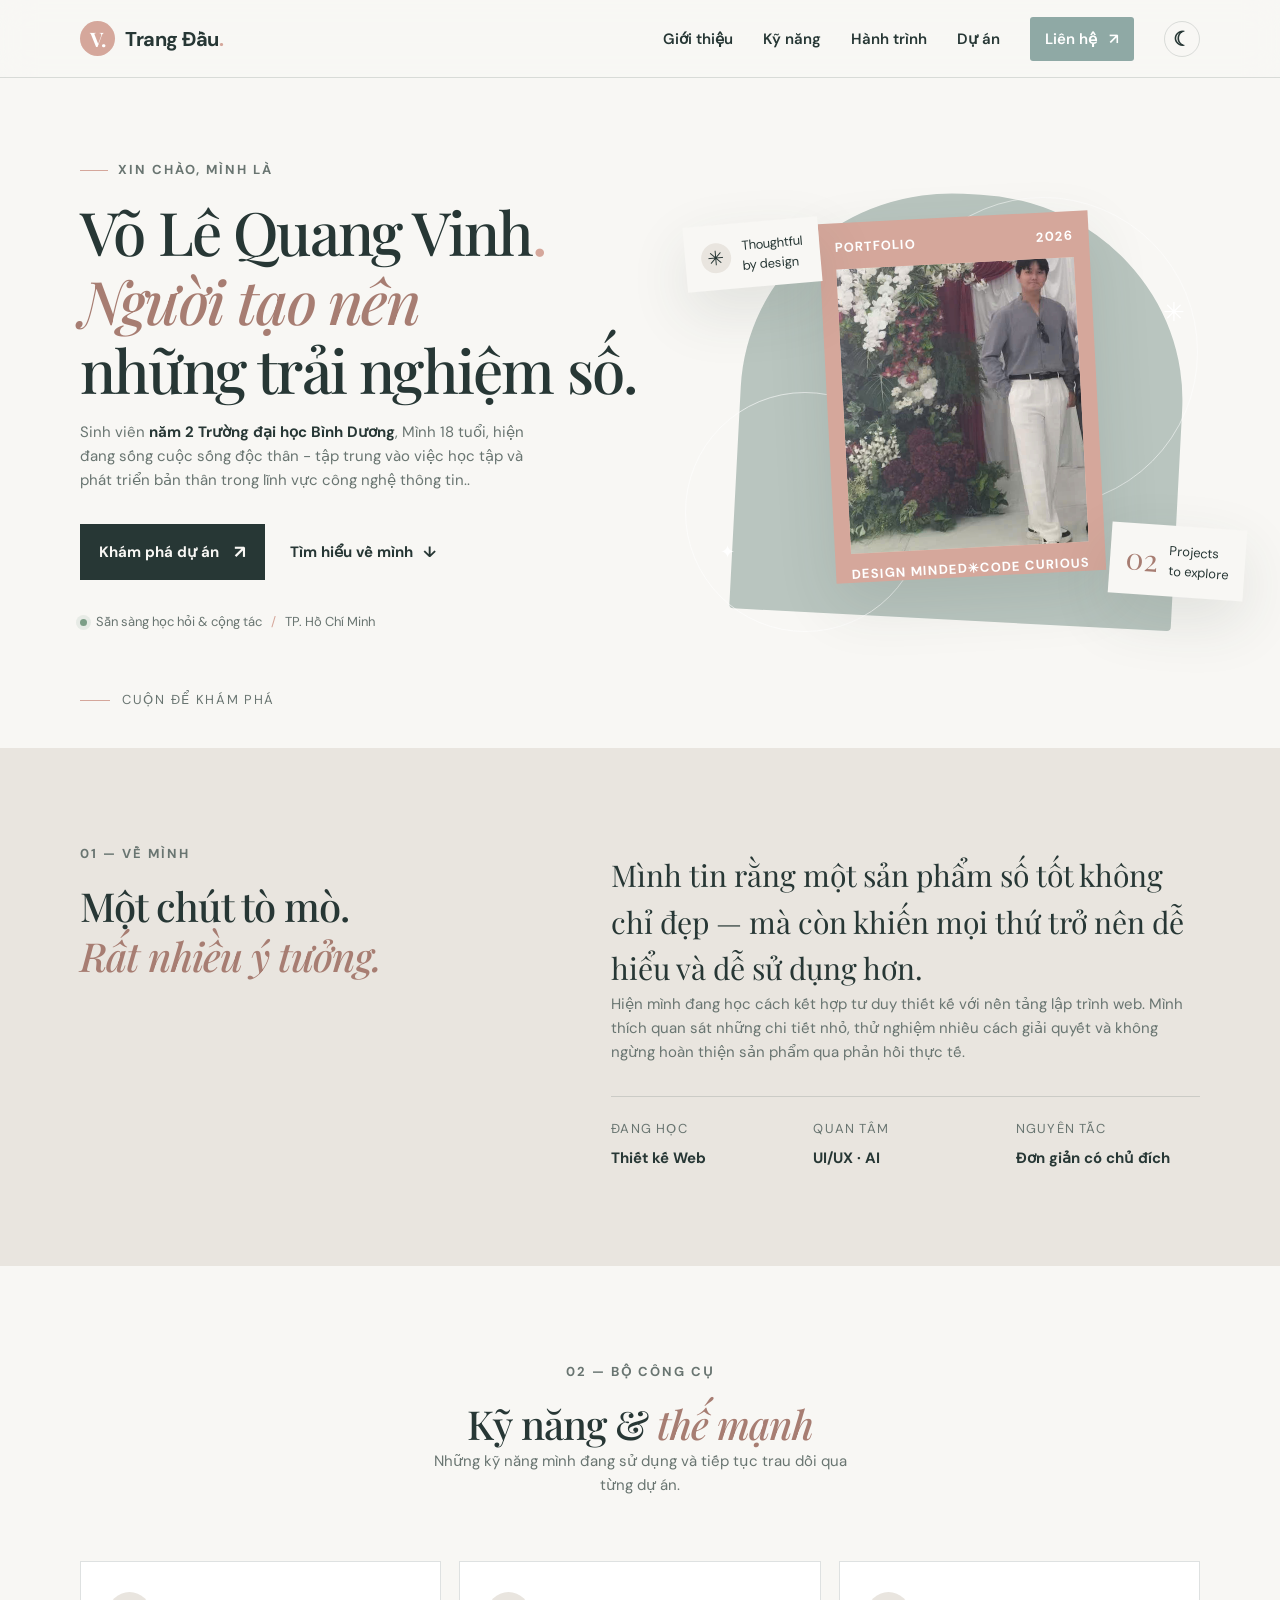
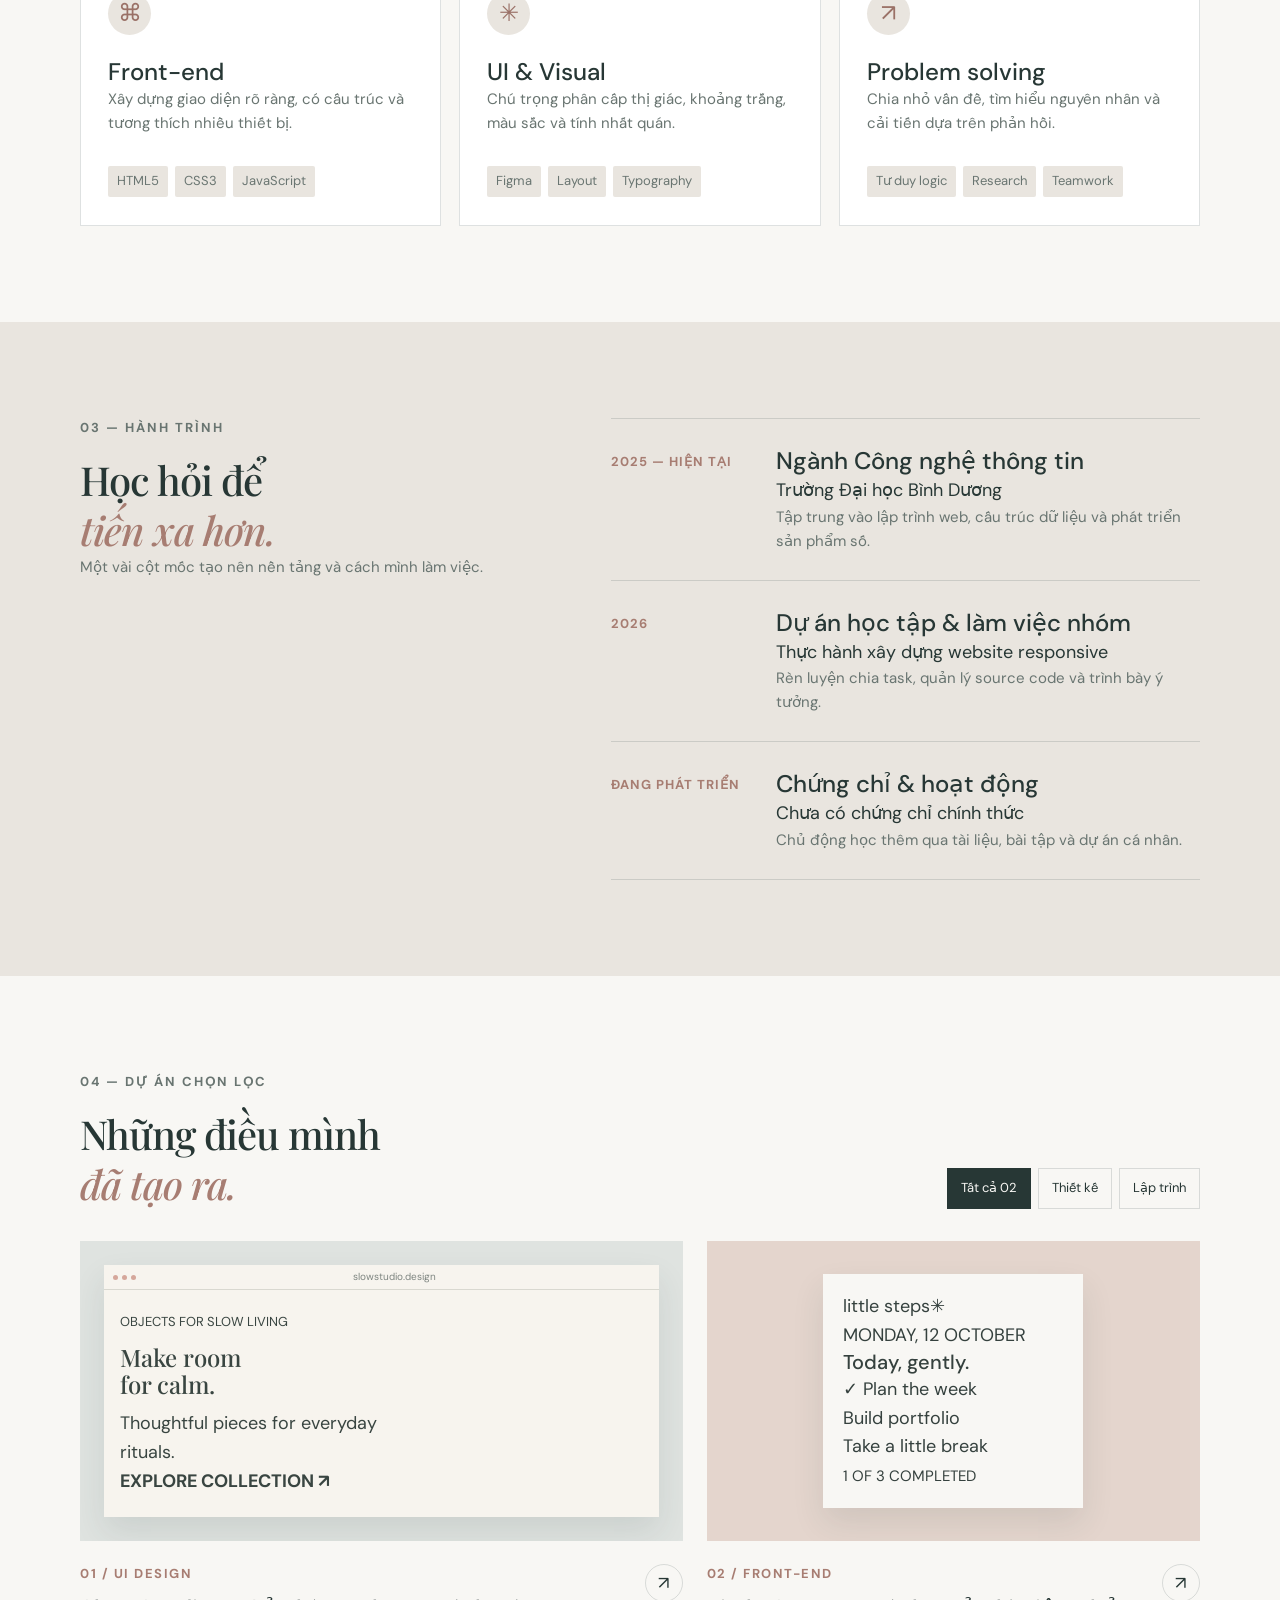
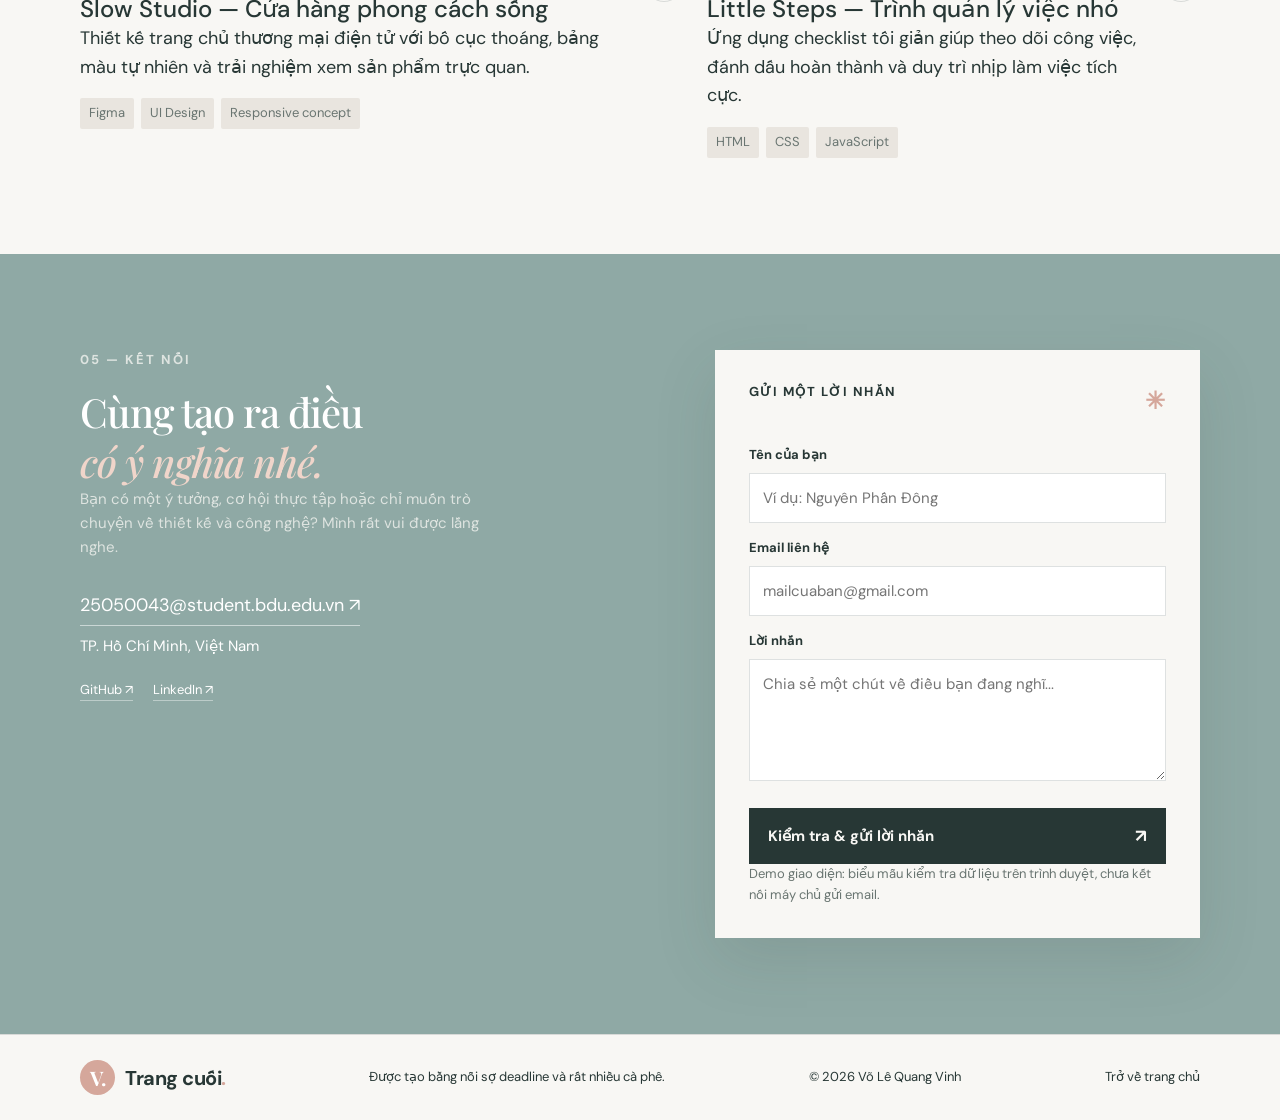
==== member/portfolio_25050043/index.html @ b6b975c8 "Add files via upload" ====
<!DOCTYPE html>
<html lang="vi">
<head>
  <meta charset="UTF-8">
  <meta name="viewport" content="width=device-width, initial-scale=1.0, maximum-scale=1.0, user-scalable=no">
  <meta name="description" content="Portfolio cá nhân — giới thiệu, kỹ năng và các dự án nổi bật.">
  <title>Portfolio | Võ Lê Quang Vinh</title>
  <link rel="preconnect" href="https://fonts.googleapis.com">
  <link rel="preconnect" href="https://fonts.gstatic.com" crossorigin>
  <link href="https://fonts.googleapis.com/css2?family=DM+Sans:wght@400;500;600;700&family=Playfair+Display:wght@500;600;700&display=swap" rel="stylesheet">
  <link rel="stylesheet" href="css/style.css">
  <script src="js/script.js" defer></script>
</head>
<body>
  <a class="skip-link" href="#main">Bỏ qua điều hướng</a>
  <header class="site-header" id="top">
    <nav class="nav container" aria-label="Điều hướng chính">
      <a class="brand" href="#home" aria-label="Portfolio, về đầu trang"><span class="brand-mark">V.</span><span>Trang Đầu<span class="brand-dot">.</span></span></a>
      <button class="menu-toggle" id="menuToggle" aria-label="Mở menu" aria-expanded="false" aria-controls="navLinks"><span></span><span></span></button>
      <div class="nav-links" id="navLinks">
        <a href="#about">Giới thiệu</a><a href="#skills">Kỹ năng</a><a href="#journey">Hành trình</a><a href="#projects">Dự án</a><a href="#contact" class="nav-cta">Liên hệ <span>↗</span></a>
        <button class="theme-toggle" id="themeToggle" aria-label="Bật chế độ tối" title="Đổi giao diện">☾</button>
      </div>
    </nav>
  </header>

  <main id="main">
    <section class="hero section container" id="home">
      <div class="hero-copy reveal">
        <p class="eyebrow"><span class="eyebrow-line"></span> XIN CHÀO, MÌNH LÀ</p>
        <h1>Võ Lê Quang Vinh<span class="accent">.</span><br><em>Người tạo nên</em><br>những trải nghiệm số.</h1>
        <p class="hero-text">Sinh viên <strong>năm 2 Trường đại học Bình Dương</strong>, Mình 18 tuổi, hiện đang sống cuộc sống độc thân - tập trung vào việc học tập và phát triển bản thân trong lĩnh vực công nghệ thông tin..</p>
        <div class="hero-actions"><a class="button button-primary" href="#projects">Khám phá dự án <span>↗</span></a><a class="text-link" href="#about">Tìm hiểu về mình <span>↓</span></a></div>
        <div class="hero-meta"><span class="status-dot"></span> Sẵn sàng học hỏi & cộng tác <span class="meta-separator">/</span> TP. Hồ Chí Minh</div>
      </div>
      <div class="hero-art reveal" aria-label="Minh họa chân dung trừu tượng">
        <div class="art-backdrop"></div><div class="art-circle circle-one"></div><div class="art-circle circle-two"></div>
        <div class="portrait-card" style="margin-right: -40px;"><div class="portrait-top"><span>PORTFOLIO</span><span>2026</span></div>
          <div class="portrait-illustration"><img src="images/pictureonly.jpg" alt="Portfolio Avatar" style="width: 100%; height: 100%; object-fit: cover; object-position: right center; display: block;"></div>
          <div class="portrait-bottom"><span>DESIGN MINDED</span><span>✳</span><span>CODE CURIOUS</span></div>
        </div>
        <div class="floating-note note-top"><span class="note-icon">✳</span><span>Thoughtful<br>by design</span></div>
        <div class="floating-note note-bottom" style="margin-right: -40px;"><span class="note-number">02</span><span>Projects<br>to explore</span></div>
        <span class="decor-star star-one">✳</span><span class="decor-star star-two">✦</span>
      </div>
      <a class="scroll-cue" href="#about"><span></span> CUỘN ĐỂ KHÁM PHÁ</a>
    </section>

    <section class="about section section-tint" id="about">
      <div class="container about-grid">
        <div class="section-heading reveal"><p class="eyebrow">01 — VỀ MÌNH</p><h2>Một chút tò mò.<br><p></p><em>Rất nhiều ý tưởng.</em></h2></div>
        <div class="about-content reveal"><p class="lead">Mình tin rằng một sản phẩm số tốt không chỉ đẹp — mà còn khiến mọi thứ trở nên dễ hiểu và dễ sử dụng hơn.</p><p>Hiện mình đang học cách kết hợp tư duy thiết kế với nền tảng lập trình web. Mình thích quan sát những chi tiết nhỏ, thử nghiệm nhiều cách giải quyết và không ngừng hoàn thiện sản phẩm qua phản hồi thực tế.</p>
          <div class="about-facts"><div><span class="fact-label">ĐANG HỌC</span><strong>Thiết kế Web</strong></div><div><span class="fact-label">QUAN TÂM</span><strong>UI/UX · AI</strong></div><div><span class="fact-label">NGUYÊN TẮC</span><strong>Đơn giản có chủ đích</strong></div></div>
        </div>
      </div>
    </section>

    <section class="section container" id="skills">
      <div class="section-heading centered reveal"><p class="eyebrow">02 — BỘ CÔNG CỤ</p><h2>Kỹ năng & <em>thế mạnh</em></h2><p class="section-intro">Những kỹ năng mình đang sử dụng và tiếp tục trau dồi qua từng dự án.</p></div>
      <div class="skills-grid">
        <article class="skill-card reveal"><span class="skill-icon">⌘</span><h3>Front-end</h3><p>Xây dựng giao diện rõ ràng, có cấu trúc và tương thích nhiều thiết bị.</p><div class="skill-tags"><span>HTML5</span><span>CSS3</span><span>JavaScript</span></div></article>
        <article class="skill-card reveal"><span class="skill-icon">✳</span><h3>UI & Visual</h3><p>Chú trọng phân cấp thị giác, khoảng trắng, màu sắc và tính nhất quán.</p><div class="skill-tags"><span>Figma</span><span>Layout</span><span>Typography</span></div></article>
        <article class="skill-card reveal"><span class="skill-icon">↗</span><h3>Problem solving</h3><p>Chia nhỏ vấn đề, tìm hiểu nguyên nhân và cải tiến dựa trên phản hồi.</p><div class="skill-tags"><span>Tư duy logic</span><span>Research</span><span>Teamwork</span></div></article>
      </div>
    </section>

    <section class="section journey section-tint" id="journey">
      <div class="container journey-grid"><div class="section-heading reveal"><p class="eyebrow">03 — HÀNH TRÌNH</p><h2>Học hỏi để<br><em>tiến xa hơn.</em></h2><p class="section-intro">Một vài cột mốc tạo nên nền tảng và cách mình làm việc.</p></div>
        <div class="timeline reveal">
          <article class="timeline-item"><span class="timeline-date">2025 — HIỆN TẠI</span><div><h3>Ngành Công nghệ thông tin</h3><p>Trường Đại học Bình Dương</p><p class="muted">Tập trung vào lập trình web, cấu trúc dữ liệu và phát triển sản phẩm số.</p></div></article>
          <article class="timeline-item"><span class="timeline-date">2026</span><div><h3>Dự án học tập & làm việc nhóm</h3><p>Thực hành xây dựng website responsive</p><p class="muted">Rèn luyện chia task, quản lý source code và trình bày ý tưởng.</p></div></article>
          <article class="timeline-item"><span class="timeline-date">ĐANG PHÁT TRIỂN</span><div><h3>Chứng chỉ & hoạt động</h3><p>Chưa có chứng chỉ chính thức</p><p class="muted">Chủ động học thêm qua tài liệu, bài tập và dự án cá nhân.</p></div></article>
        </div>
      </div>
    </section>

    <section class="section container" id="projects">
      <div class="projects-heading reveal"><div class="section-heading"><p class="eyebrow">04 — DỰ ÁN CHỌN LỌC</p><h2>Những điều mình<br><em>đã tạo ra.</em></h2></div><div class="project-filters" role="group" aria-label="Lọc dự án"><button class="filter-btn active" data-filter="all">Tất cả <span>02</span></button><button class="filter-btn" data-filter="design">Thiết kế</button><button class="filter-btn" data-filter="code">Lập trình</button></div></div>
      <div class="projects-grid">
        <article class="project-card project-large reveal" data-category="design">
          <div class="project-visual visual-shop"><div class="mock-browser"><div class="browser-bar"><i></i><i></i><i></i><span>slowstudio.design</span></div><div class="shop-layout"><div class="shop-copy"><small>OBJECTS FOR SLOW LIVING</small><strong>Make room<br>for calm.</strong><span>Thoughtful pieces for everyday rituals.</span><b>EXPLORE COLLECTION ↗</b></div><div class="shop-product"><div class="vase vase-one"></div><div class="vase vase-two"></div><div class="vase vase-three"></div></div></div></div></div>
          <div class="project-info"><div><p class="project-type">01 / UI DESIGN</p><h3>Slow Studio — Cửa hàng phong cách sống</h3><p>Thiết kế trang chủ thương mại điện tử với bố cục thoáng, bảng màu tự nhiên và trải nghiệm xem sản phẩm trực quan.</p></div><a class="project-link" href="#contact" aria-label="Hỏi thêm về dự án Slow Studio">↗</a></div><div class="skill-tags"><span>Figma</span><span>UI Design</span><span>Responsive concept</span></div>
        </article>
        <article class="project-card reveal" data-category="code">
          <div class="project-visual visual-task"><div class="task-window"><div class="task-header"><span>little steps</span><span>✳</span></div><p class="task-date">MONDAY, 12 OCTOBER</p><h4>Today, gently.</h4><div class="task-row done"><span>✓</span> Plan the week</div><div class="task-row"><span></span> Build portfolio</div><div class="task-row"><span></span> Take a little break</div><div class="task-progress"><span></span></div><small>1 OF 3 COMPLETED</small></div></div>
          <div class="project-info"><div><p class="project-type">02 / FRONT-END</p><h3>Little Steps — Trình quản lý việc nhỏ</h3><p>Ứng dụng checklist tối giản giúp theo dõi công việc, đánh dấu hoàn thành và duy trì nhịp làm việc tích cực.</p></div><a class="project-link" href="#contact" aria-label="Hỏi thêm về dự án Little Steps">↗</a></div><div class="skill-tags"><span>HTML</span><span>CSS</span><span>JavaScript</span></div>
        </article>
      </div>
    </section>

    <section class="section contact-section" id="contact"><div class="container contact-grid"><div class="section-heading reveal"><p class="eyebrow">05 — KẾT NỐI</p><h2>Cùng tạo ra điều<br><em>có ý nghĩa nhé.</em></h2><p class="section-intro">Bạn có một ý tưởng, cơ hội thực tập hoặc chỉ muốn trò chuyện về thiết kế và công nghệ? Mình rất vui được lắng nghe.</p><div class="contact-details"><a href="https://bdu.edu.vn/">25050043@student.bdu.edu.vn ↗</a><span>TP. Hồ Chí Minh, Việt Nam</span><div class="social-links"><a href="https://github.com/" target="_blank" rel="noreferrer">GitHub ↗</a><a href="https://www.linkedin.com/" target="_blank" rel="noreferrer">LinkedIn ↗</a></div></div></div>
      <form class="contact-form reveal" id="contactForm" novalidate><div class="form-heading"><span>GỬI MỘT LỜI NHẮN</span><span>✳</span></div><label for="name">Tên của bạn</label><input id="name" name="name" type="text" placeholder="Ví dụ: Nguyên Phấn Đông" required minlength="2"><small class="error-message" id="nameError"></small><label for="email">Email liên hệ</label><input id="email" name="email" type="email" placeholder="mailcuaban@gmail.com" required><small class="error-message" id="emailError"></small><label for="message">Lời nhắn</label><textarea id="message" name="message" rows="4" placeholder="Chia sẻ một chút về điều bạn đang nghĩ..." required minlength="10"></textarea><small class="error-message" id="messageError"></small><button class="button button-primary submit-button" type="submit">Kiểm tra & gửi lời nhắn <span>↗</span></button><p class="form-status" id="formStatus" aria-live="polite"></p><p class="form-footnote">Demo giao diện: biểu mẫu kiểm tra dữ liệu trên trình duyệt, chưa kết nối máy chủ gửi email.</p></form>
    </div></section>
  </main>
  <footer class="footer"><div class="container footer-inner"><a class="brand" href="#top"><span class="brand-mark">V.</span><span>Trang cuối<span class="brand-dot">.</span></span></a><span>Được tạo bằng nỗi sợ deadline và rất nhiều cà phê.</span><span>© <span id="year"></span> Võ Lê Quang Vinh</span><a href="../../index.html">Trở về trang chủ</a></div></footer>
</body>
</html>
---- member/portfolio_25050043/css/style.css ----
:root{--rose:#d5a79b;--sage:#b9c5bf;--teal:#8fa9a5;--ivory:#e9e5df;--mist:#dfe3e0;--stone:#d3d8d4;--ink:#273735;--muted:#697571;--paper:#f8f7f4;--white:#fff;--line:rgba(39,55,53,.15);--shadow:0 22px 60px rgba(49,64,60,.12);--font-serif:"Playfair Display",Georgia,serif;--font-sans:"DM Sans",Arial,sans-serif;--fs-xs:clamp(.75rem,.7rem + .25vw,.8125rem);--fs-sm:clamp(.875rem,.83rem + .2vw,.9375rem);--fs-base:clamp(1rem,.95rem + .25vw,1.125rem);--fs-lg:clamp(1.125rem,1.05rem + .35vw,1.25rem);--fs-xl:clamp(1.25rem,1.15rem + .5vw,1.5rem);--fs-2xl:clamp(1.5rem,1.35rem + .75vw,1.875rem);--fs-3xl:clamp(2rem,1.75rem + 1.25vw,2.5rem);--fs-4xl:clamp(2.5rem,2rem + 2.5vw,3.75rem);--lh-tight:1.15;--lh-heading:1.25;--lh-body:1.6;--space-xs:.5rem;--space-sm:1rem;--space-md:2rem;--space-lg:4rem;--space-xl:6rem}*{box-sizing:border-box;margin:0;padding:0}html{scroll-behavior:smooth;scroll-padding-top:90px}body{background:var(--paper);color:var(--ink);font-family:var(--font-sans);font-size:var(--fs-base);line-height:var(--lh-body);transition:background .3s,color .3s;-webkit-font-smoothing:antialiased}body.dark{--paper:#202a29;--white:#2a3533;--ink:#f1eee8;--muted:#bac4bf;--line:rgba(241,238,232,.16);--ivory:#37413e;--mist:#343e3b;--stone:#3c4642;--shadow:0 22px 60px rgba(0,0,0,.22)}a{color:inherit;text-decoration:none}button,input,textarea{font:inherit}button,a{-webkit-tap-highlight-color:transparent}button{color:inherit}.container{width:min(1120px,calc(100% - 48px));margin-inline:auto}.section{padding:var(--space-xl) 0}.section-tint{background:var(--ivory)}.skip-link{position:absolute;top:-50px;left:16px;background:var(--ink);color:var(--paper);padding:8px 14px;z-index:100}.skip-link:focus{top:12px}.site-header{height:78px;position:sticky;top:0;z-index:50;background:color-mix(in srgb,var(--paper) 88%,transparent);backdrop-filter:blur(16px);border-bottom:1px solid var(--line)}.nav,.nav-links,.brand{display:flex;align-items:center}.nav{height:100%;justify-content:space-between}.brand{gap:10px;font-size:var(--fs-lg);font-weight:700;letter-spacing:-.5px}.brand-mark{display:grid;place-items:center;width:35px;height:35px;background:var(--rose);color:#fff;border-radius:50%;font-family:var(--font-serif);font-size:var(--fs-lg)}.brand-dot,.accent{color:var(--rose)}.nav-links{gap:30px;font-size:var(--fs-sm);font-weight:600}.nav-links>a:not(.nav-cta){transition:color .2s}.nav-links>a:hover,.text-link:hover{color:#9a7167}.nav-cta{padding:10px 15px;background:var(--teal);color:#fff;border-radius:3px}.nav-cta span{padding-left:8px}.theme-toggle,.menu-toggle{border:1px solid var(--line);background:transparent;width:36px;height:36px;border-radius:50%;cursor:pointer}.theme-toggle{font-size:var(--fs-lg)}.menu-toggle{display:none}.hero{min-height:670px;display:grid;grid-template-columns:1.05fr .95fr;align-items:center;gap:35px;position:relative;padding-top:72px;padding-bottom:105px}.eyebrow{display:flex;align-items:center;gap:10px;font-size:var(--fs-xs);letter-spacing:2px;font-weight:700;color:var(--muted);margin-bottom:var(--space-sm);text-transform:uppercase}.eyebrow-line{height:1px;width:28px;background:var(--rose)}h1,h2,h3,h4,p{margin-top:0}h1,.h1{font-family:var(--font-serif);font-size:var(--fs-4xl);line-height:var(--lh-tight);font-weight:500;letter-spacing:-1.8px;margin-bottom:var(--space-sm)}h2,.h2{font-family:var(--font-serif);font-size:var(--fs-3xl);line-height:var(--lh-heading);font-weight:500;letter-spacing:-1px}h3,.h3{font-size:var(--fs-xl);line-height:var(--lh-heading);font-weight:500}h4,.h4{font-size:var(--fs-lg);line-height:var(--lh-heading);font-weight:500}h1 em,h2 em{font-weight:500;color:#a77d72}body.dark h1 em,body.dark h2 em{color:var(--rose)}.hero-text{max-width:475px;color:var(--muted);font-size:var(--fs-sm);line-height:var(--lh-body)}.hero-text strong{color:var(--ink)}.hero-actions{display:flex;align-items:center;gap:25px;margin-top:var(--space-md)}.button{display:inline-flex;align-items:center;justify-content:center;gap:15px;border:0;padding:14px 19px;font-size:var(--fs-sm);font-weight:700;cursor:pointer;transition:transform .25s,box-shadow .25s}.button:hover{transform:translateY(-3px);box-shadow:0 10px 25px #8fa9a544}.button-primary{background:var(--ink);color:var(--paper)}.button-primary span{font-size:var(--fs-base)}.text-link{font-size:var(--fs-sm);font-weight:700}.text-link span{padding-left:6px}.hero-meta{display:flex;align-items:center;gap:9px;margin-top:var(--space-md);color:var(--muted);font-size:var(--fs-xs)}.status-dot{width:7px;height:7px;border-radius:50%;background:#7c9e87;box-shadow:0 0 0 4px #7c9e8722}.meta-separator{color:var(--rose)}.hero-art{height:470px;position:relative;display:grid;place-items:center}.art-backdrop{position:absolute;inset:32px 18px 12px 55px;background:var(--sage);border-radius:48% 48% 4px 4px;transform:rotate(3deg)}.art-circle{position:absolute;border-radius:50%;border:1px solid #fff8}.circle-one{width:310px;height:310px;right:2px;top:35px}.circle-two{width:240px;height:240px;left:0;bottom:0;border-color:#fff9}.portrait-card{position:relative;width:270px;height:360px;background:var(--rose);box-shadow:var(--shadow);padding:16px;transform:rotate(-3deg);z-index:2}.portrait-top,.portrait-bottom{display:flex;justify-content:space-between;font-size:var(--fs-xs);line-height:1.4;letter-spacing:1px;font-weight:700;color:#fff}.portrait-illustration{position:relative;height:285px;overflow:hidden;background:#e7c4b6;margin:12px 0}.floating-note{position:absolute;display:flex;align-items:center;gap:11px;background:var(--paper);padding:13px 16px;box-shadow:var(--shadow);font-size:var(--fs-xs);line-height:1.5;z-index:4}.note-top{top:60px;left:0;transform:rotate(-5deg)}.note-bottom{right:-5px;bottom:35px;transform:rotate(4deg)}.note-icon{display:grid;place-items:center;width:30px;height:30px;background:var(--ivory);border-radius:50%;font-size:var(--fs-lg)}.note-number{font-family:var(--font-serif);font-size:var(--fs-2xl);color:#a77d72}.decor-star{position:absolute;color:#fff;font-size:26px;z-index:3}.star-one{right:15px;top:130px}.star-two{left:35px;bottom:65px;font-size:18px}.scroll-cue{position:absolute;bottom:37px;left:0;display:flex;align-items:center;gap:12px;font-size:var(--fs-xs);letter-spacing:1.7px;color:var(--muted)}.scroll-cue span{width:30px;height:1px;background:var(--rose)}.about-grid,.journey-grid,.contact-grid{display:grid;grid-template-columns:.85fr 1.15fr;gap:var(--space-xl)}.about-content{padding-top:8px}.lead{font-family:var(--font-serif);font-size:var(--fs-2xl);line-height:1.55}.about-content>p:not(.lead){font-size:var(--fs-sm);color:var(--muted);line-height:var(--lh-body)}.about-facts{display:grid;grid-template-columns:repeat(3,1fr);gap:18px;border-top:1px solid var(--line);margin-top:var(--space-md);padding-top:22px}.about-facts>div{display:flex;flex-direction:column;gap:7px}.fact-label{font-size:var(--fs-xs);letter-spacing:1.2px;color:var(--muted)}.about-facts strong{font-size:var(--fs-sm)}.centered{text-align:center;max-width:620px;margin:0 auto var(--space-lg)}.centered .eyebrow{justify-content:center}.section-intro{font-size:var(--fs-sm);color:var(--muted);line-height:var(--lh-body);max-width:440px}.centered .section-intro{margin:0 auto}.skills-grid{display:grid;grid-template-columns:repeat(3,1fr);gap:18px}.skill-card{padding:30px 27px 28px;border:1px solid var(--line);background:var(--white);transition:transform .3s,box-shadow .3s}.skill-card:hover{transform:translateY(-6px);box-shadow:var(--shadow)}.skill-icon{display:grid;place-items:center;width:43px;height:43px;border-radius:50%;background:var(--ivory);color:#9a7167;font-size:var(--fs-xl);margin-bottom:22px}.skill-card p{font-size:var(--fs-sm);color:var(--muted);min-height:62px}.skill-tags{display:flex;gap:7px;flex-wrap:wrap;margin-top:17px}.skill-tags span{font-size:var(--fs-xs);background:var(--ivory);padding:5px 9px;border-radius:2px;color:var(--muted)}.journey-grid{align-items:start}.timeline{border-top:1px solid var(--line)}.timeline-item{display:grid;grid-template-columns:140px 1fr;gap:25px;padding:27px 0;border-bottom:1px solid var(--line)}.timeline-date{font-size:var(--fs-xs);letter-spacing:1px;color:#a77d72;font-weight:700;padding-top:6px}.timeline .muted{color:var(--muted);font-size:var(--fs-sm)}.projects-heading{display:flex;align-items:flex-end;justify-content:space-between;margin-bottom:var(--space-md)}.project-filters{display:flex;gap:7px;flex-wrap:wrap}.filter-btn{background:transparent;border:1px solid var(--line);padding:9px 13px;font-size:var(--fs-xs);cursor:pointer;transition:all .2s}.filter-btn.active,.filter-btn:hover{background:var(--ink);color:var(--paper);border-color:var(--ink)}.projects-grid{display:grid;grid-template-columns:1.1fr .9fr;gap:24px;align-items:start}.project-visual{height:300px;display:grid;place-items:center;overflow:hidden;padding:24px}.visual-shop{background:var(--mist)}.visual-task{background:#e4d5cd}.mock-browser{width:100%;height:100%;background:#f7f4ee;box-shadow:0 15px 30px #31403c1c}.browser-bar{height:25px;display:flex;align-items:center;gap:4px;padding:0 9px;border-bottom:1px solid #d9d8d0;color:#7e8580}.browser-bar i{width:5px;height:5px;border-radius:50%;background:#d5a79b}.browser-bar span{margin:auto;font-size:10px}.shop-layout{display:grid;grid-template-columns:1fr 1fr;height:calc(100% - 25px);padding:20px 16px}.shop-copy{display:flex;flex-direction:column;align-items:flex-start;justify-content:center;color:#394541}.shop-copy small{font-size:var(--fs-xs)}.shop-copy strong{font-family:var(--font-serif);font-size:var(--fs-xl);font-weight:500;line-height:1.1;margin:12px 0}.project-info{display:flex;justify-content:space-between;gap:15px;padding-top:23px}.project-type{font-size:var(--fs-xs);letter-spacing:1.5px;color:#a77d72;font-weight:700;margin-bottom:9px}.project-link{flex-shrink:0;display:grid;place-items:center;width:38px;height:38px;border:1px solid var(--line);border-radius:50%;transition:all .2s}.project-link:hover{background:var(--rose);color:#fff;transform:rotate(45deg)}.task-window{width:min(260px,100%);background:#f8f7f4;padding:18px 20px;box-shadow:0 15px 30px #31403c1c;color:#35413e}.contact-section{background:var(--teal);color:#fff}.contact-grid{grid-template-columns:1fr .9fr;gap:var(--space-xl);align-items:start}.contact-section .eyebrow,.contact-section .section-intro{color:#f1f3efcc}.contact-section h2 em{color:#f0d5ca}.contact-details{display:flex;flex-direction:column;align-items:flex-start;gap:8px;margin-top:var(--space-md);font-size:var(--fs-sm)}.contact-details>a{font-size:var(--fs-base);border-bottom:1px solid #ffffff88;padding-bottom:5px}.social-links{display:flex;gap:20px;margin-top:14px}.social-links a{font-size:var(--fs-xs);border-bottom:1px solid #ffffff66}.contact-form{background:var(--paper);color:var(--ink);padding:32px 34px;box-shadow:var(--shadow)}.form-heading{display:flex;justify-content:space-between;font-size:var(--fs-xs);letter-spacing:1.5px;font-weight:700;margin-bottom:25px}.form-heading span+span{color:var(--rose);font-size:var(--fs-xl)}.contact-form label{display:block;font-size:var(--fs-xs);font-weight:700;margin:15px 0 7px}.contact-form input,.contact-form textarea{width:100%;border:1px solid var(--line);background:var(--white);padding:12px 13px;font-size:var(--fs-sm);outline:none;color:var(--ink);transition:border .2s}.contact-form input:focus,.contact-form textarea:focus{border-color:var(--teal)}.error-message,.form-footnote{font-size:var(--fs-xs);color:var(--muted)}.submit-button{width:100%;margin-top:18px;justify-content:space-between}.footer{padding:25px 0;border-top:1px solid var(--line)}.footer-inner{display:flex;align-items:center;justify-content:space-between;gap:20px;font-size:var(--fs-xs)}.back-top{font-weight:700}.reveal{opacity:0;transform:translateY(18px);transition:opacity .7s ease,transform .7s ease}.reveal.visible{opacity:1;transform:translateY(0)}
@media(max-width:900px){.about-grid,.journey-grid,.contact-grid{gap:var(--space-md)}.projects-grid{grid-template-columns:1fr}}
@media(max-width:700px){.container{width:min(100% - 36px,520px)}.section{padding:var(--space-lg) 0}.menu-toggle{display:flex;flex-direction:column;justify-content:center;align-items:center;gap:5px}.nav-links{display:none;position:absolute;left:0;right:0;top:67px;background:var(--paper);border-bottom:1px solid var(--line);padding:22px 24px;flex-direction:column;align-items:stretch}.nav-links.open{display:flex}.hero{grid-template-columns:1fr;gap:var(--space-md)}.about-grid,.journey-grid,.contact-grid{grid-template-columns:1fr}.skills-grid{grid-template-columns:1fr}.timeline-item{grid-template-columns:100px 1fr}.footer-inner{flex-wrap:wrap}}
@media(prefers-reduced-motion:reduce){*,*::before,*::after{scroll-behavior:auto!important;animation-duration:.01ms!important;transition-duration:.01ms!important}.reveal{opacity:1;transform:none}}
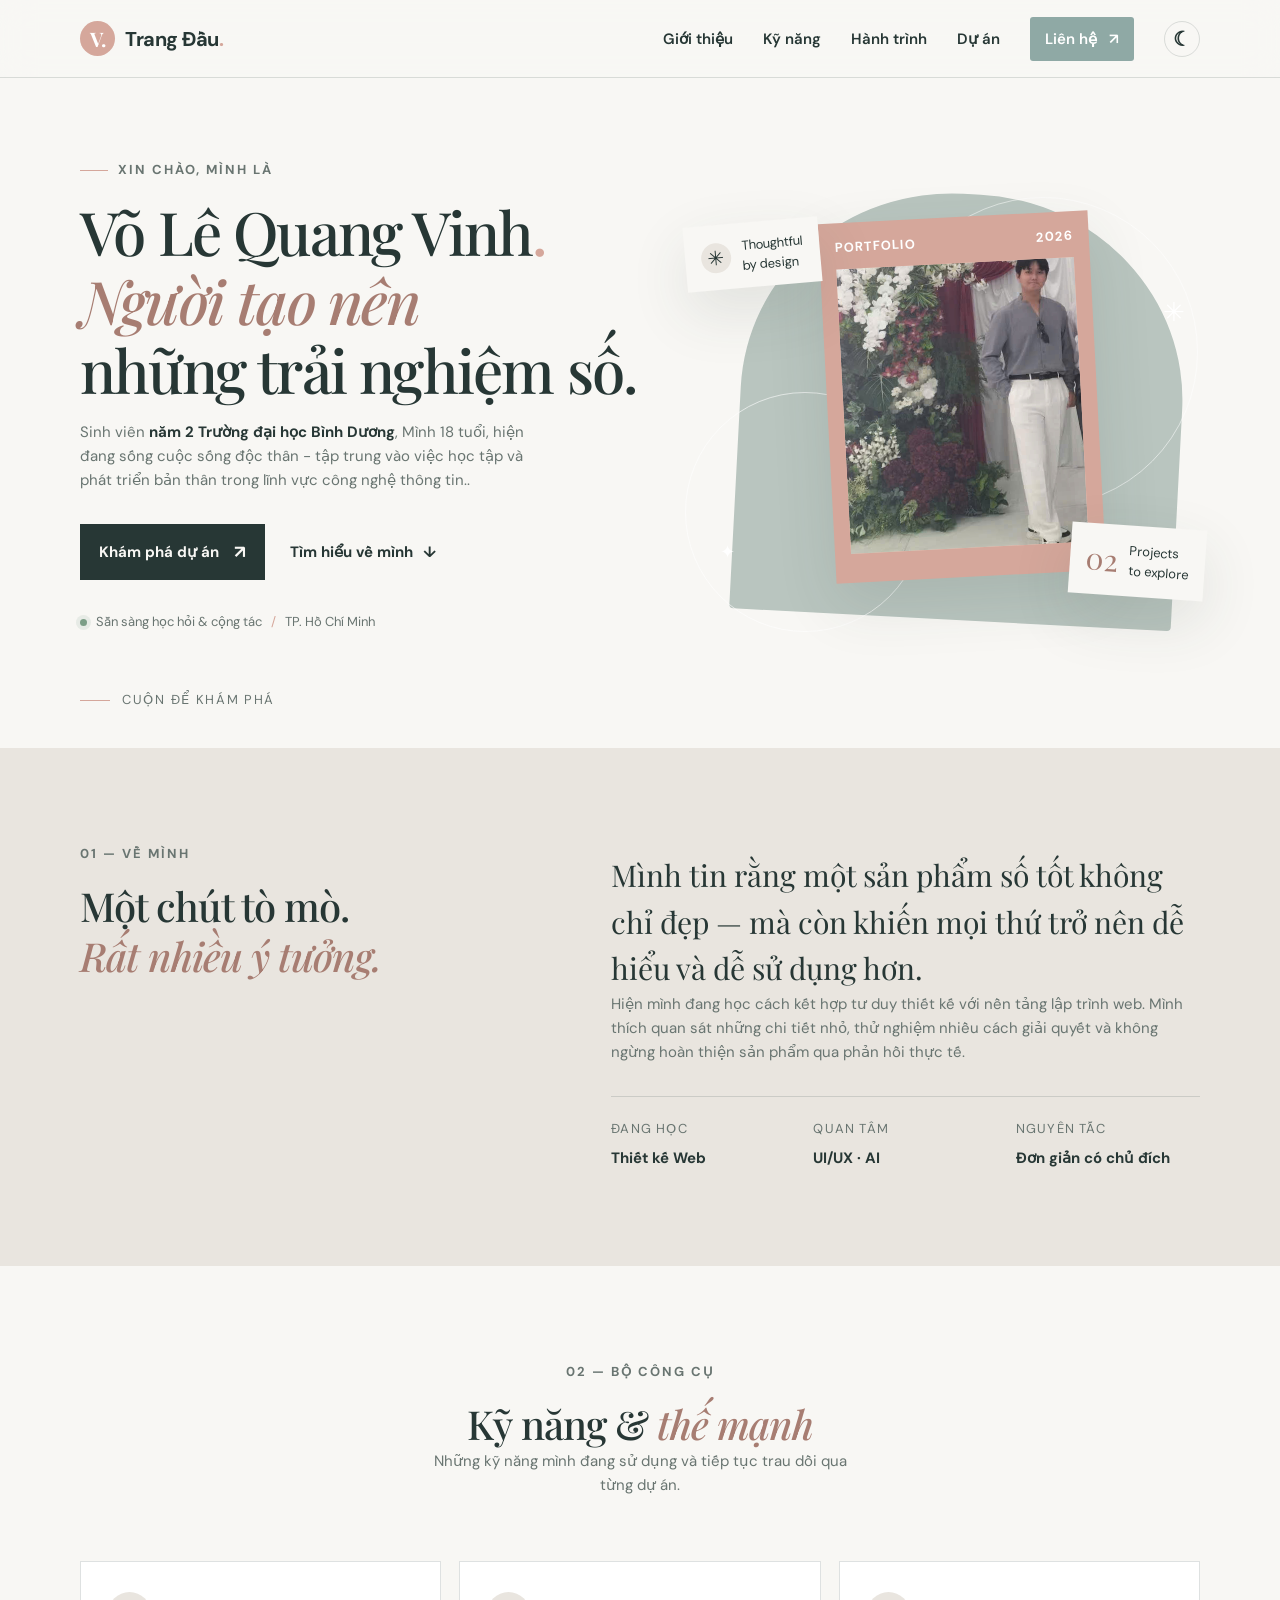
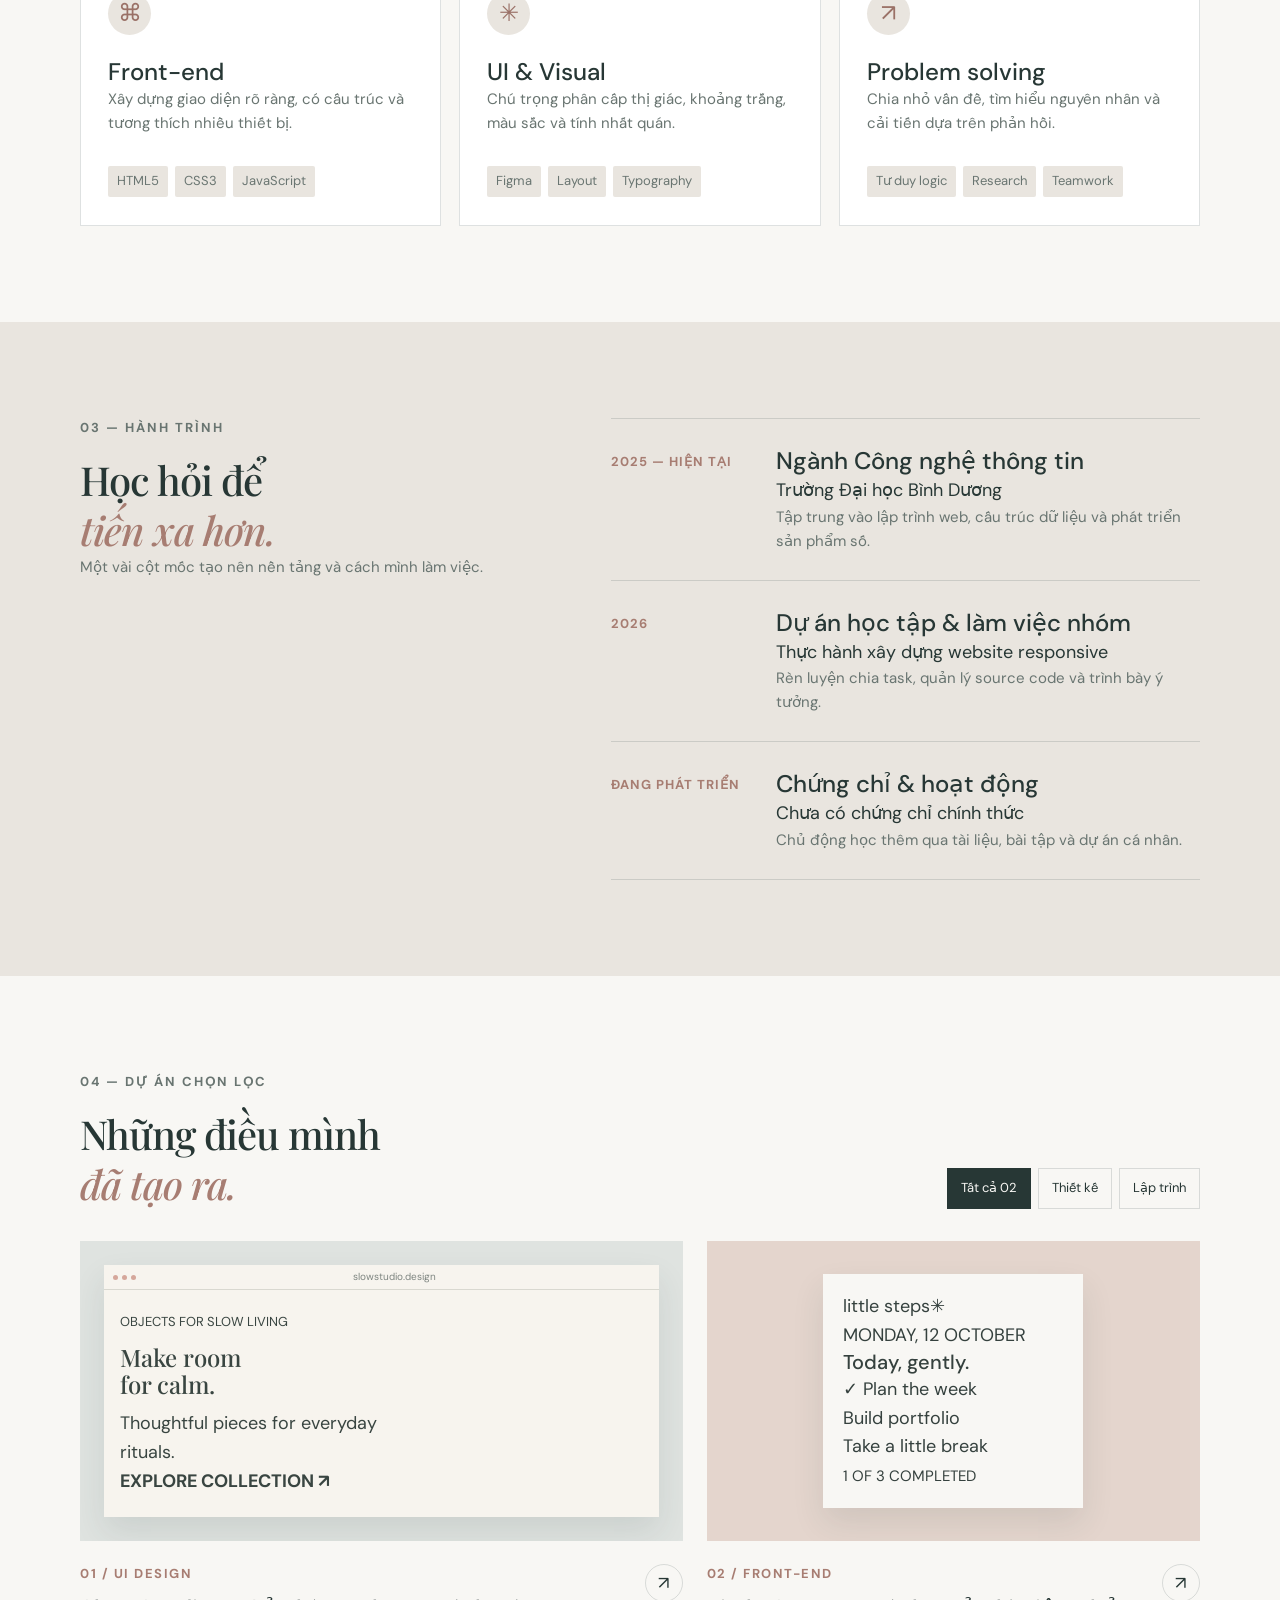
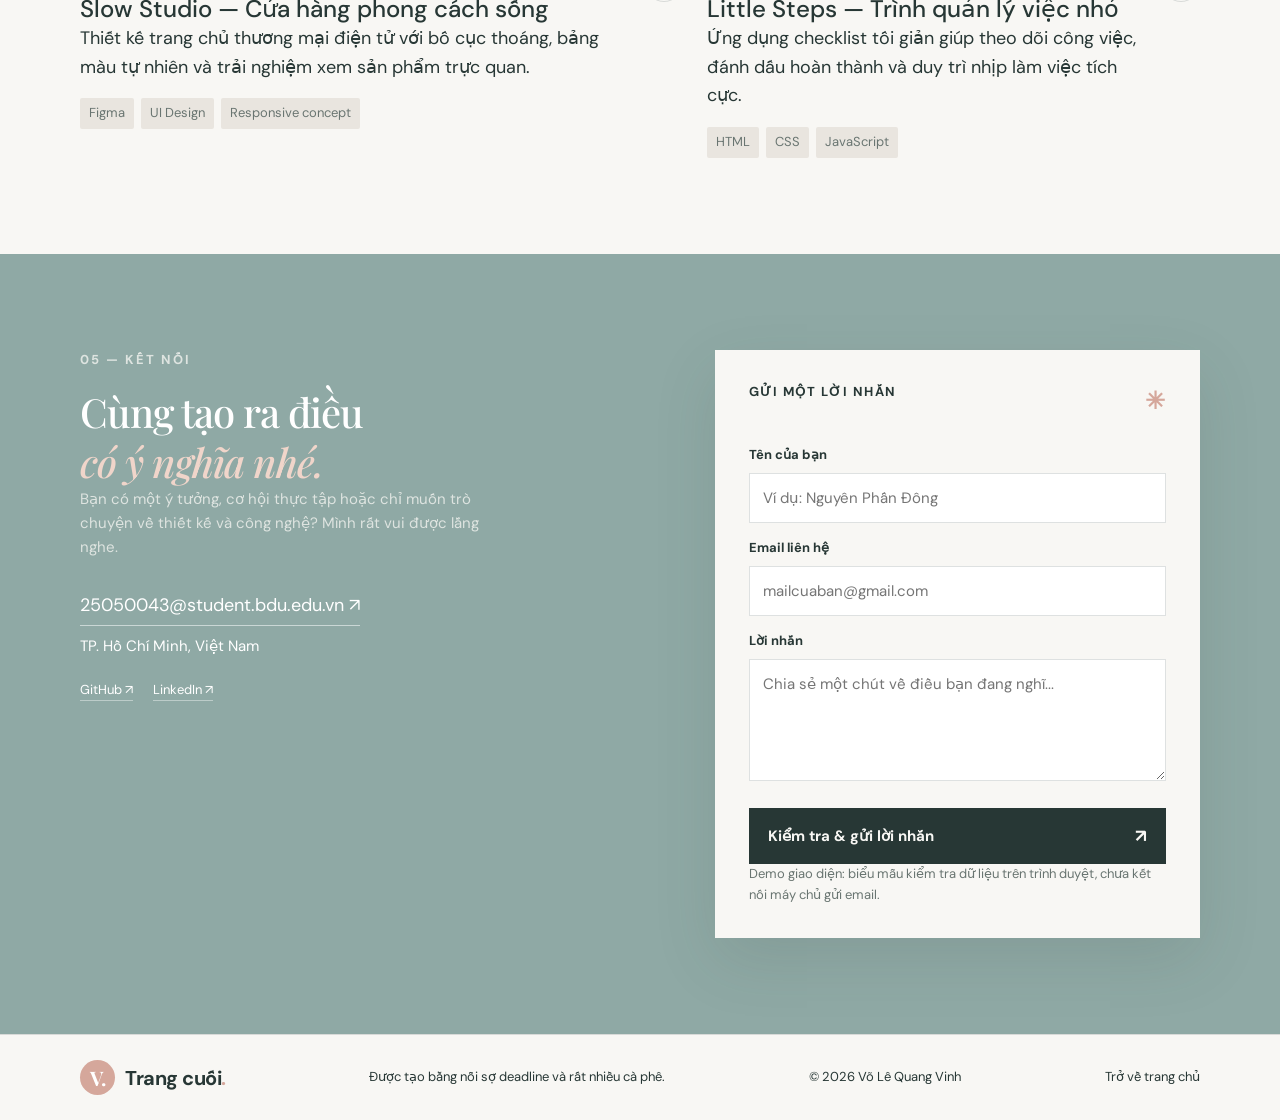
==== commit 1a8263cf: "Add files via upload" ====
--- a/member/portfolio_25050043/index.html
+++ b/member/portfolio_25050043/index.html
@@ -37,10 +37,13 @@
         <div class="art-backdrop"></div><div class="art-circle circle-one"></div><div class="art-circle circle-two"></div>
         <div class="portrait-card" style="margin-right: -40px;"><div class="portrait-top"><span>PORTFOLIO</span><span>2026</span></div>
           <div class="portrait-illustration"><img src="images/pictureonly.jpg" alt="Portfolio Avatar" style="width: 100%; height: 100%; object-fit: cover; object-position: right center; display: block;"></div>
-          <div class="portrait-bottom"><span>DESIGN MINDED</span><span>✳</span><span>CODE CURIOUS</span></div>
+          
         </div>
         <div class="floating-note note-top"><span class="note-icon">✳</span><span>Thoughtful<br>by design</span></div>
-        <div class="floating-note note-bottom" style="margin-right: -40px;"><span class="note-number">02</span><span>Projects<br>to explore</span></div>
+        <div class="floating-note note-bottom" style="margin-right: 0; max-width: 100%; box-sizing: border-box;">
+          <span class="note-number">02</span>
+          <span>Projects<br>to explore</span>
+        </div>
         <span class="decor-star star-one">✳</span><span class="decor-star star-two">✦</span>
       </div>
       <a class="scroll-cue" href="#about"><span></span> CUỘN ĐỂ KHÁM PHÁ</a>
--- a/member/portfolio_25050043/css/style.css
+++ b/member/portfolio_25050043/css/style.css
@@ -2,3 +2,58 @@
 @media(max-width:900px){.about-grid,.journey-grid,.contact-grid{gap:var(--space-md)}.projects-grid{grid-template-columns:1fr}}
 @media(max-width:700px){.container{width:min(100% - 36px,520px)}.section{padding:var(--space-lg) 0}.menu-toggle{display:flex;flex-direction:column;justify-content:center;align-items:center;gap:5px}.nav-links{display:none;position:absolute;left:0;right:0;top:67px;background:var(--paper);border-bottom:1px solid var(--line);padding:22px 24px;flex-direction:column;align-items:stretch}.nav-links.open{display:flex}.hero{grid-template-columns:1fr;gap:var(--space-md)}.about-grid,.journey-grid,.contact-grid{grid-template-columns:1fr}.skills-grid{grid-template-columns:1fr}.timeline-item{grid-template-columns:100px 1fr}.footer-inner{flex-wrap:wrap}}
 @media(prefers-reduced-motion:reduce){*,*::before,*::after{scroll-behavior:auto!important;animation-duration:.01ms!important;transition-duration:.01ms!important}.reveal{opacity:1;transform:none}}
+@media (max-width: 768px) {
+  .floating-note.note-bottom {
+    /* Đưa margin-right về 0 hoặc khoảng âm nhỏ hơn để không bị tràn lề */
+    margin-right: -20px !important; 
+    
+    /* Tùy chỉnh kích thước font và khoảng cách cho gọn gàng */
+    font-size: 13px;
+    padding: 8px 12px;
+    
+    /* Đảm bảo khung note không đè lên content chính */
+    position: relative; 
+    right: auto;
+    bottom: auto;
+  }
+  
+  .floating-note .note-number {
+    font-size: 14px;
+  }
+  .floating-note.note-top {
+  position: absolute;
+  top: 20px;
+  right: 20px;
+  display: inline-flex;
+  align-items: center;
+  gap: 8px;
+  padding: 8px 12px;
+  background-color: #ffffff;
+  border: 1px solid #e5e7eb;
+  border-radius: 20px;
+  box-shadow: 0 4px 6px -1px rgba(0, 0, 0, 0.1);
+  font-size: 14px;
+  line-height: 1.2;
+}
+
+/* Tối ưu riêng cho Mobile (màn hình < 768px) */
+@media (max-width: 768px) {
+  .floating-note.note-top {
+    /* Đổi vị trí linh hoạt để không che mất content chính */
+    position: relative; 
+    top: auto;
+    right: auto;
+    margin: 10px auto;
+    
+    /* Thu nhỏ kích thước và định dạng lại khoảng cách */
+    padding: 6px 10px;
+    font-size: 12px;
+    max-width: fit-content;
+    box-sizing: border-box;
+  }
+
+  .floating-note .note-icon {
+    font-size: 12px;
+  }
+}
+}
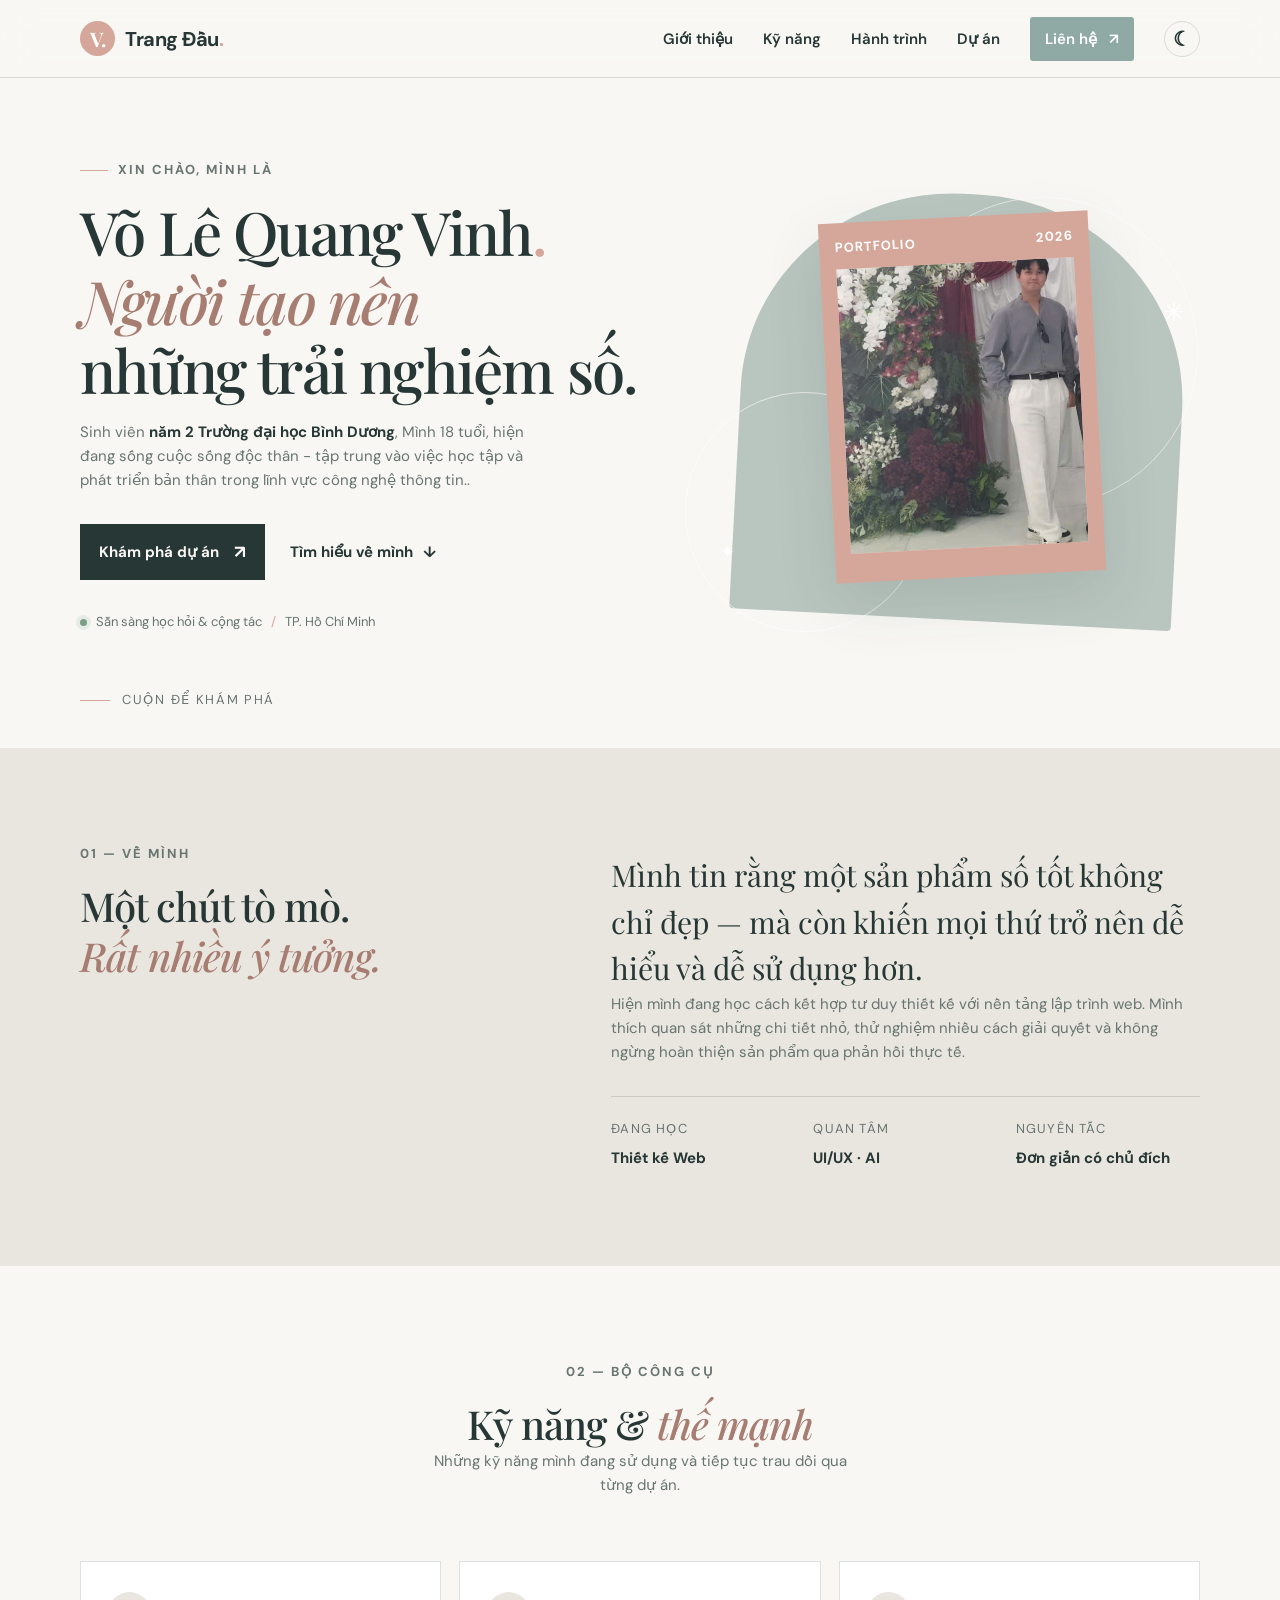
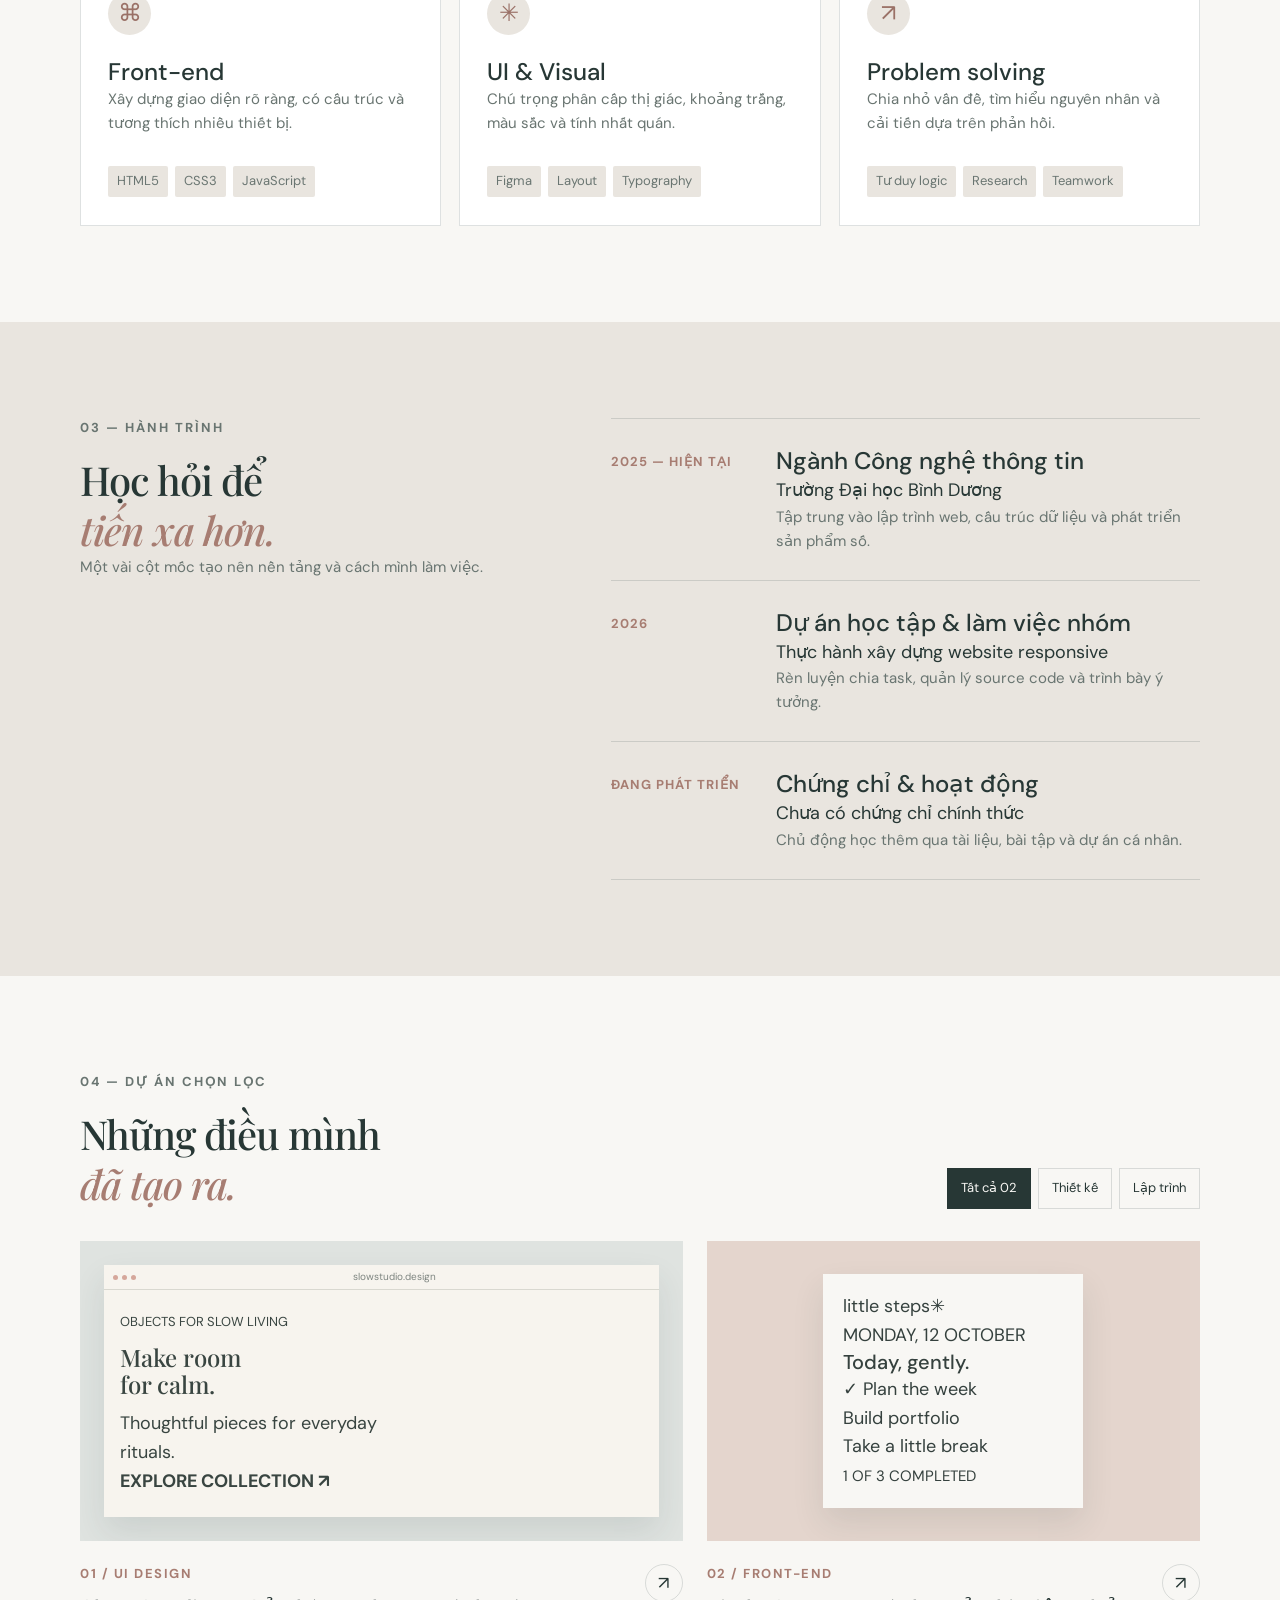
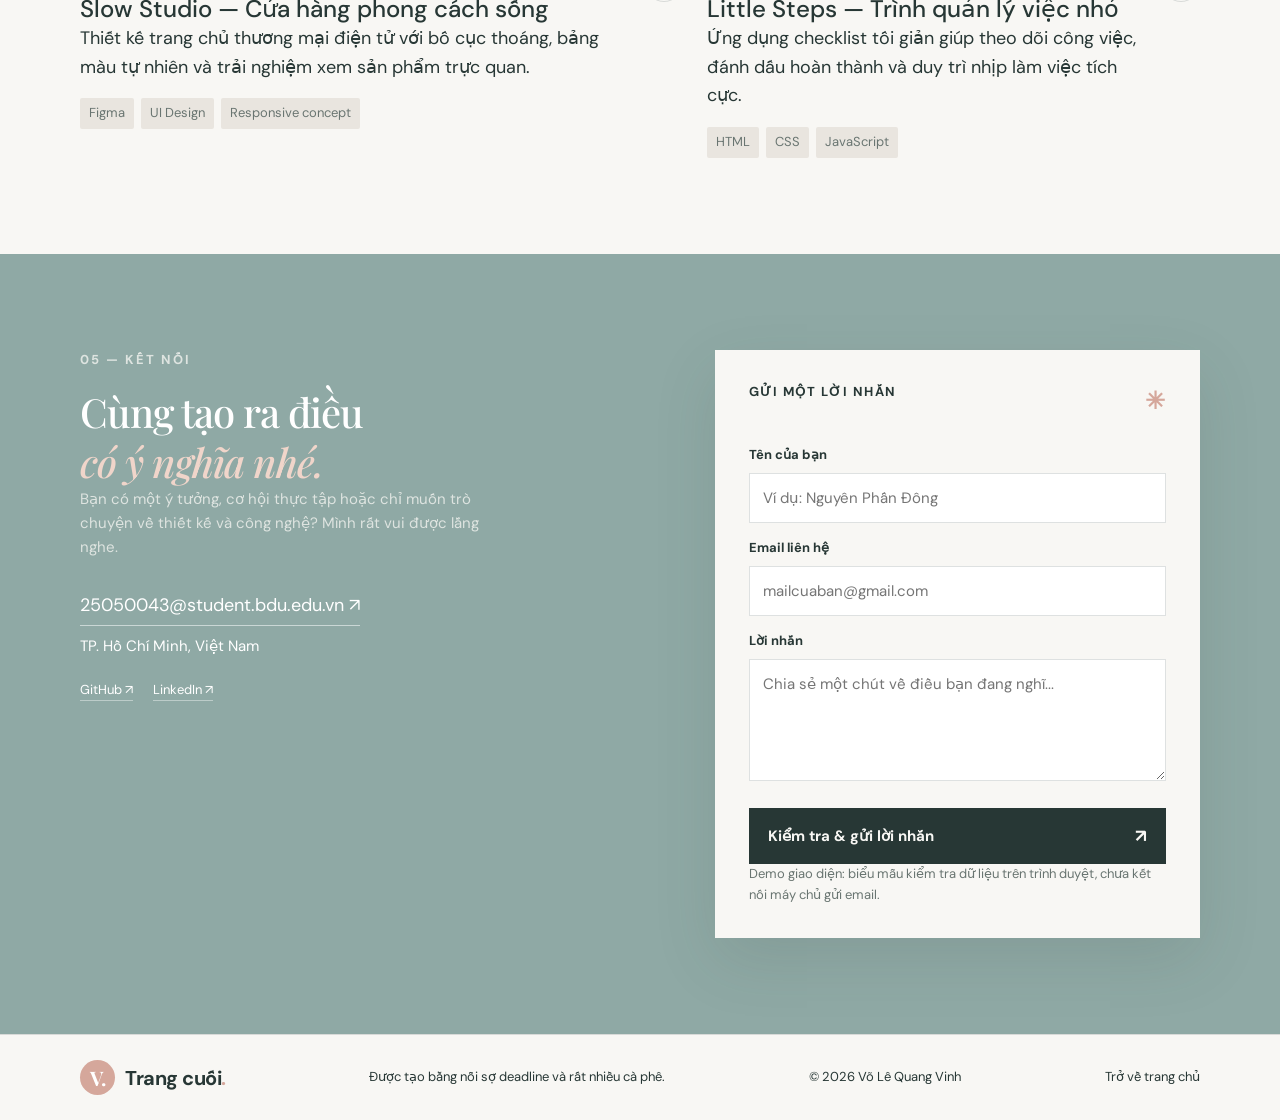
==== commit ef313c74: "Update index.html" ====
--- a/member/portfolio_25050043/index.html
+++ b/member/portfolio_25050043/index.html
@@ -38,11 +38,6 @@
         <div class="portrait-card" style="margin-right: -40px;"><div class="portrait-top"><span>PORTFOLIO</span><span>2026</span></div>
           <div class="portrait-illustration"><img src="images/pictureonly.jpg" alt="Portfolio Avatar" style="width: 100%; height: 100%; object-fit: cover; object-position: right center; display: block;"></div>
           
-        </div>
-        <div class="floating-note note-top"><span class="note-icon">✳</span><span>Thoughtful<br>by design</span></div>
-        <div class="floating-note note-bottom" style="margin-right: 0; max-width: 100%; box-sizing: border-box;">
-          <span class="note-number">02</span>
-          <span>Projects<br>to explore</span>
         </div>
         <span class="decor-star star-one">✳</span><span class="decor-star star-two">✦</span>
       </div>
@@ -97,4 +92,4 @@
   </main>
   <footer class="footer"><div class="container footer-inner"><a class="brand" href="#top"><span class="brand-mark">V.</span><span>Trang cuối<span class="brand-dot">.</span></span></a><span>Được tạo bằng nỗi sợ deadline và rất nhiều cà phê.</span><span>© <span id="year"></span> Võ Lê Quang Vinh</span><a href="../../index.html">Trở về trang chủ</a></div></footer>
 </body>
-</html>+</html>
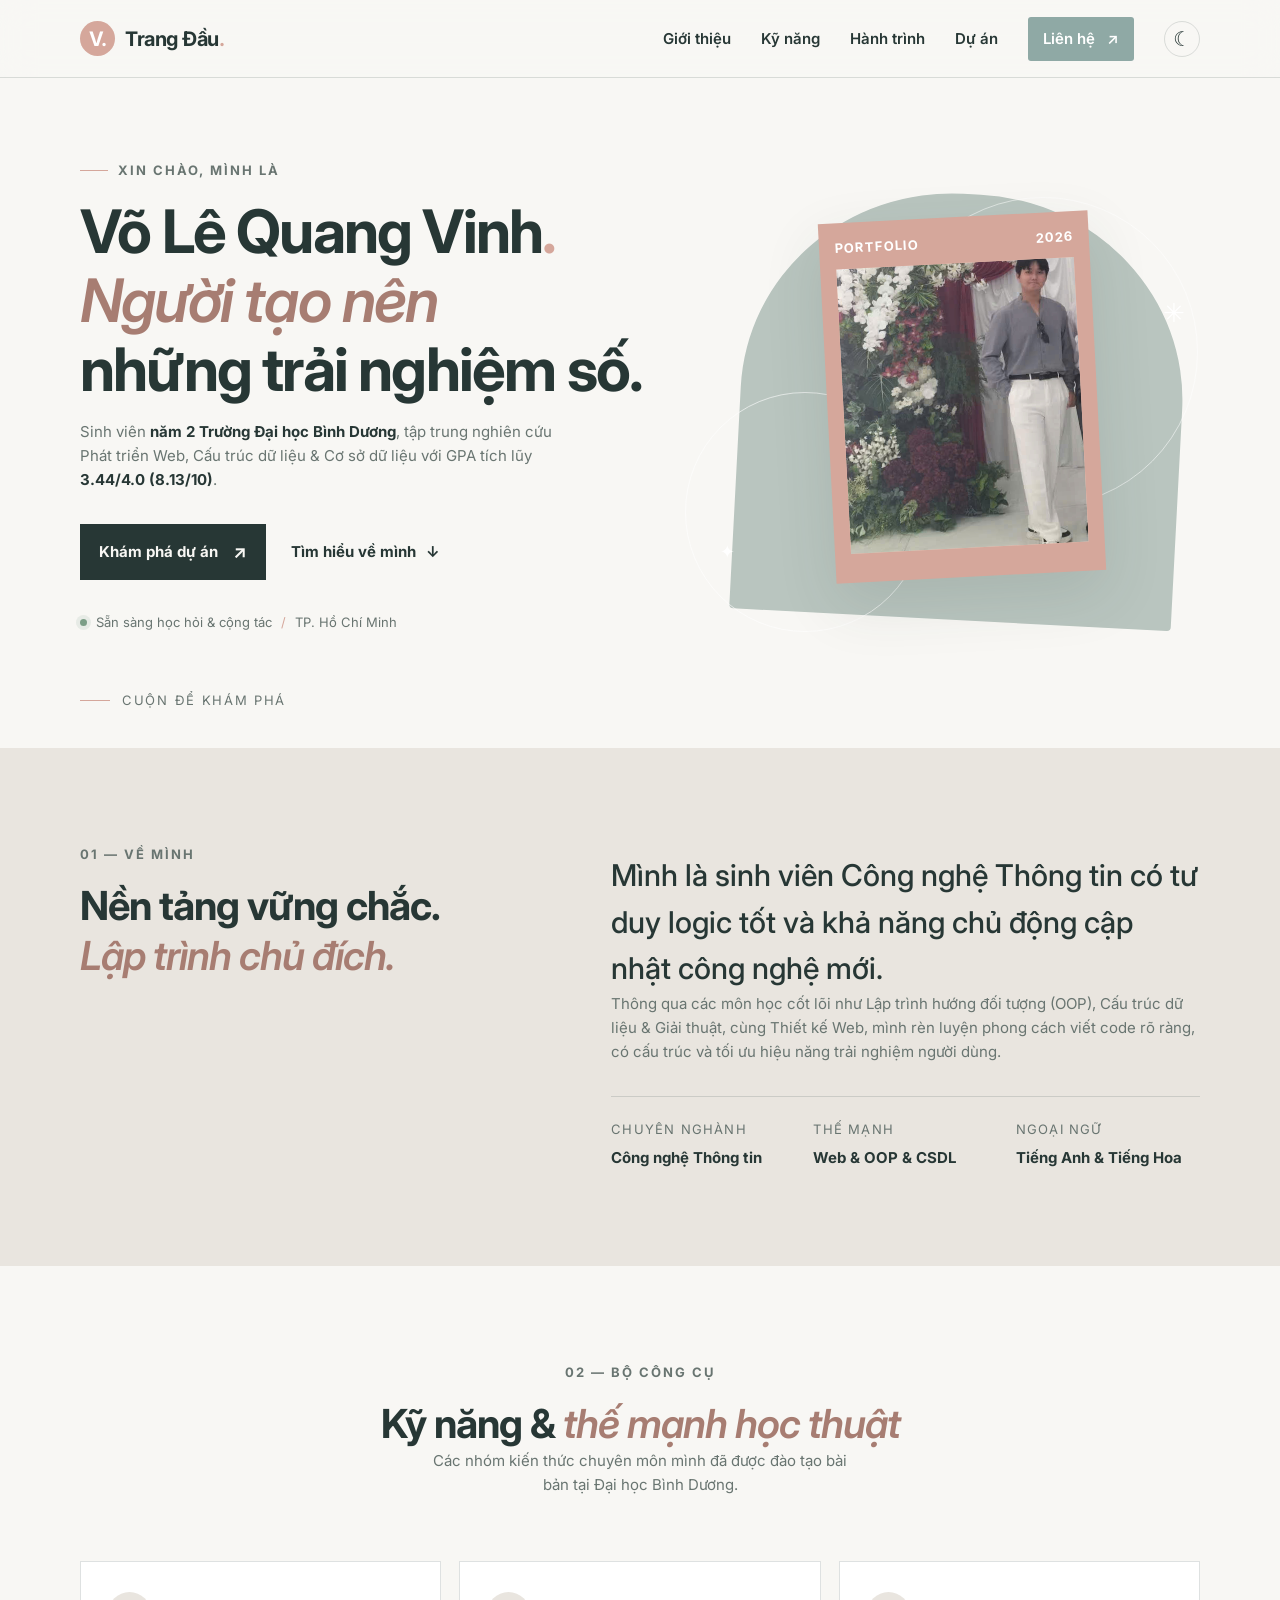
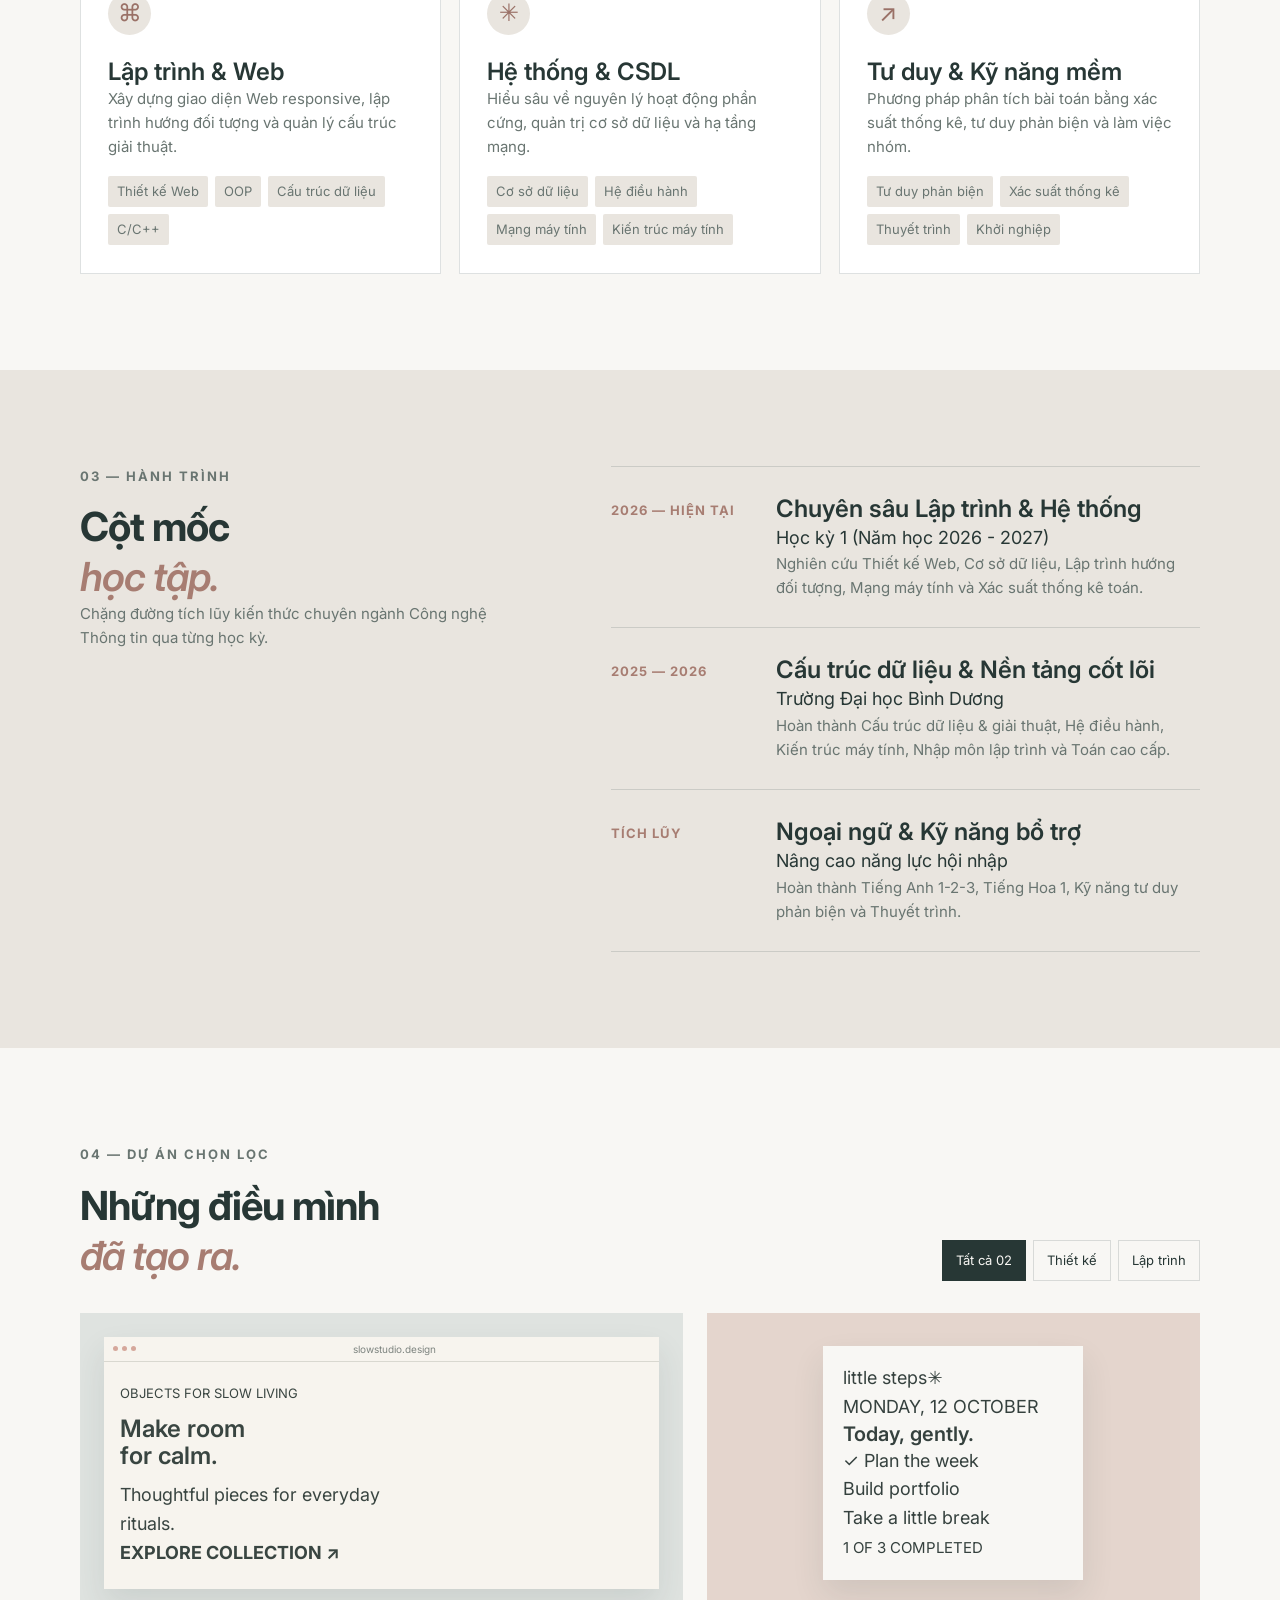
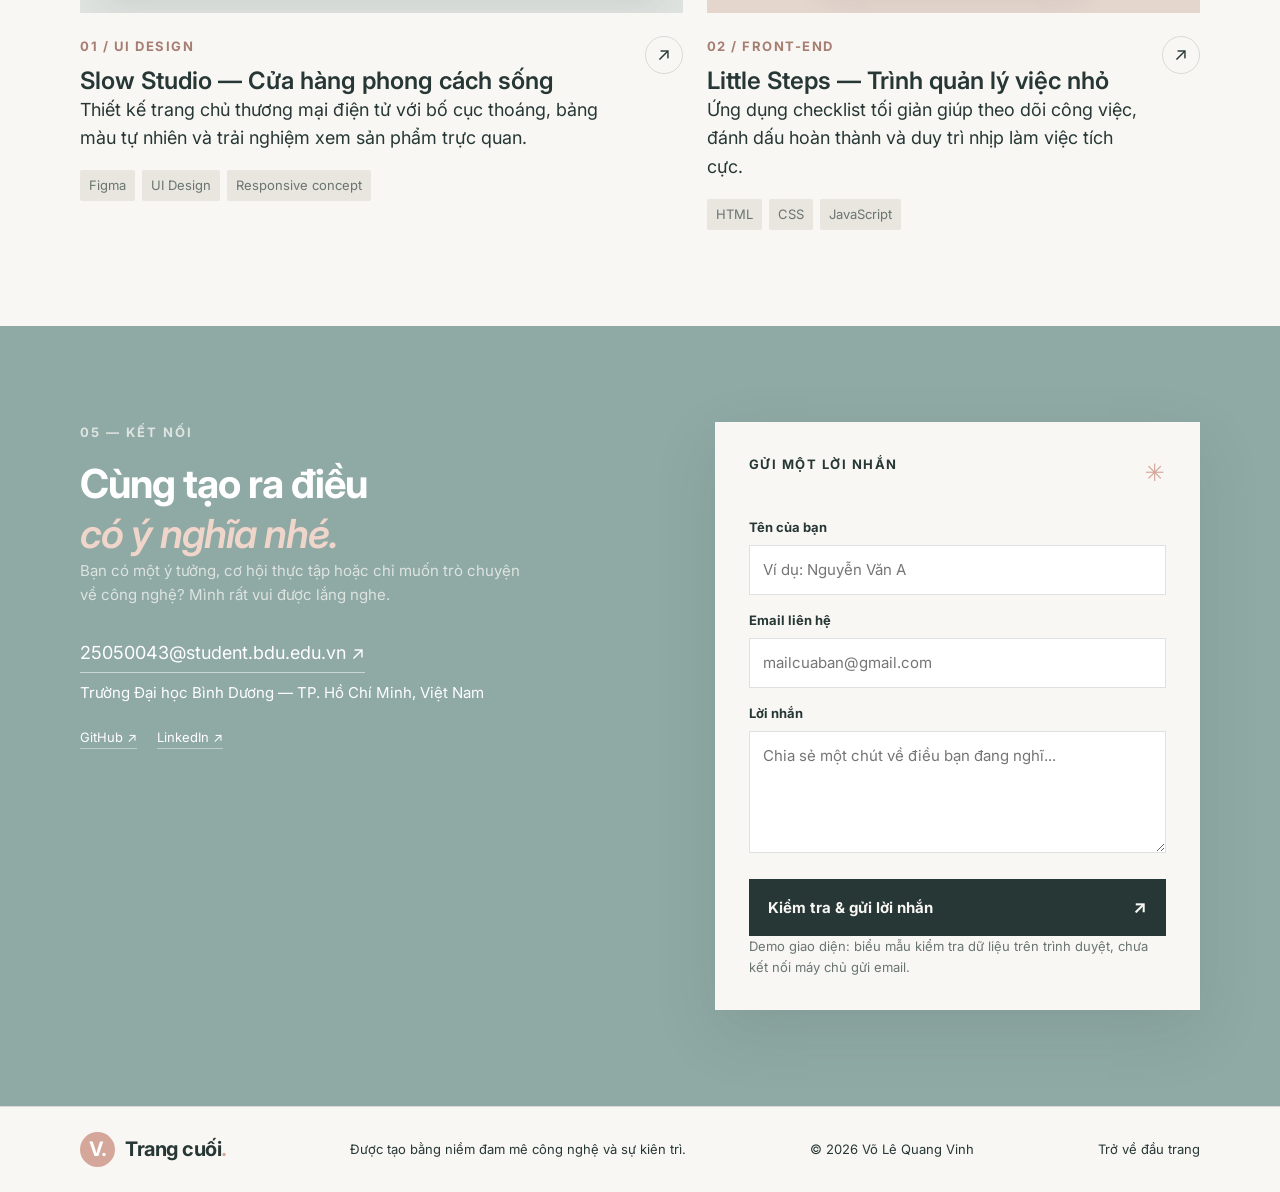
==== commit 7b1eae70: "Add files via upload" ====
--- a/member/portfolio_25050043/index.html
+++ b/member/portfolio_25050043/index.html
@@ -7,7 +7,7 @@
   <title>Portfolio | Võ Lê Quang Vinh</title>
   <link rel="preconnect" href="https://fonts.googleapis.com">
   <link rel="preconnect" href="https://fonts.gstatic.com" crossorigin>
-  <link href="https://fonts.googleapis.com/css2?family=DM+Sans:wght@400;500;600;700&family=Playfair+Display:wght@500;600;700&display=swap" rel="stylesheet">
+  <link href="https://fonts.googleapis.com/css2?family=Inter:wght@400;500;600;700&display=swap" rel="stylesheet">
   <link rel="stylesheet" href="css/style.css">
   <script src="js/script.js" defer></script>
 </head>
@@ -29,15 +29,14 @@
       <div class="hero-copy reveal">
         <p class="eyebrow"><span class="eyebrow-line"></span> XIN CHÀO, MÌNH LÀ</p>
         <h1>Võ Lê Quang Vinh<span class="accent">.</span><br><em>Người tạo nên</em><br>những trải nghiệm số.</h1>
-        <p class="hero-text">Sinh viên <strong>năm 2 Trường đại học Bình Dương</strong>, Mình 18 tuổi, hiện đang sống cuộc sống độc thân - tập trung vào việc học tập và phát triển bản thân trong lĩnh vực công nghệ thông tin..</p>
+        <p class="hero-text">Sinh viên <strong>năm 2 Trường Đại học Bình Dương</strong>, tập trung nghiên cứu Phát triển Web, Cấu trúc dữ liệu & Cơ sở dữ liệu với GPA tích lũy <strong>3.44/4.0 (8.13/10)</strong>.</p>
         <div class="hero-actions"><a class="button button-primary" href="#projects">Khám phá dự án <span>↗</span></a><a class="text-link" href="#about">Tìm hiểu về mình <span>↓</span></a></div>
         <div class="hero-meta"><span class="status-dot"></span> Sẵn sàng học hỏi & cộng tác <span class="meta-separator">/</span> TP. Hồ Chí Minh</div>
       </div>
-      <div class="hero-art reveal" aria-label="Minh họa chân dung trừu tượng">
+      <div class="hero-art reveal" aria-label="Minh họa chân dung">
         <div class="art-backdrop"></div><div class="art-circle circle-one"></div><div class="art-circle circle-two"></div>
         <div class="portrait-card" style="margin-right: -40px;"><div class="portrait-top"><span>PORTFOLIO</span><span>2026</span></div>
           <div class="portrait-illustration"><img src="images/pictureonly.jpg" alt="Portfolio Avatar" style="width: 100%; height: 100%; object-fit: cover; object-position: right center; display: block;"></div>
-          
         </div>
         <span class="decor-star star-one">✳</span><span class="decor-star star-two">✦</span>
       </div>
@@ -46,34 +45,88 @@
 
     <section class="about section section-tint" id="about">
       <div class="container about-grid">
-        <div class="section-heading reveal"><p class="eyebrow">01 — VỀ MÌNH</p><h2>Một chút tò mò.<br><p></p><em>Rất nhiều ý tưởng.</em></h2></div>
-        <div class="about-content reveal"><p class="lead">Mình tin rằng một sản phẩm số tốt không chỉ đẹp — mà còn khiến mọi thứ trở nên dễ hiểu và dễ sử dụng hơn.</p><p>Hiện mình đang học cách kết hợp tư duy thiết kế với nền tảng lập trình web. Mình thích quan sát những chi tiết nhỏ, thử nghiệm nhiều cách giải quyết và không ngừng hoàn thiện sản phẩm qua phản hồi thực tế.</p>
-          <div class="about-facts"><div><span class="fact-label">ĐANG HỌC</span><strong>Thiết kế Web</strong></div><div><span class="fact-label">QUAN TÂM</span><strong>UI/UX · AI</strong></div><div><span class="fact-label">NGUYÊN TẮC</span><strong>Đơn giản có chủ đích</strong></div></div>
+        <div class="section-heading reveal"><p class="eyebrow">01 — VỀ MÌNH</p><h2>Nền tảng vững chắc.<br><em>Lập trình chủ đích.</em></h2></div>
+        <div class="about-content reveal">
+          <p class="lead">Mình là sinh viên Công nghệ Thông tin có tư duy logic tốt và khả năng chủ động cập nhật công nghệ mới.</p>
+          <p>Thông qua các môn học cốt lõi như Lập trình hướng đối tượng (OOP), Cấu trúc dữ liệu & Giải thuật, cùng Thiết kế Web, mình rèn luyện phong cách viết code rõ ràng, có cấu trúc và tối ưu hiệu năng trải nghiệm người dùng.</p>
+          <div class="about-facts">
+            <div><span class="fact-label">CHUYÊN NGHÀNH</span><strong>Công nghệ Thông tin</strong></div>
+            <div><span class="fact-label">THẾ MẠNH</span><strong>Web & OOP & CSDL</strong></div>
+            <div><span class="fact-label">NGOẠI NGỮ</span><strong>Tiếng Anh & Tiếng Hoa</strong></div>
+          </div>
         </div>
       </div>
     </section>
 
     <section class="section container" id="skills">
-      <div class="section-heading centered reveal"><p class="eyebrow">02 — BỘ CÔNG CỤ</p><h2>Kỹ năng & <em>thế mạnh</em></h2><p class="section-intro">Những kỹ năng mình đang sử dụng và tiếp tục trau dồi qua từng dự án.</p></div>
+      <div class="section-heading centered reveal">
+        <p class="eyebrow">02 — BỘ CÔNG CỤ</p>
+        <h2>Kỹ năng & <em>thế mạnh học thuật</em></h2>
+        <p class="section-intro">Các nhóm kiến thức chuyên môn mình đã được đào tạo bài bản tại Đại học Bình Dương.</p>
+      </div>
       <div class="skills-grid">
-        <article class="skill-card reveal"><span class="skill-icon">⌘</span><h3>Front-end</h3><p>Xây dựng giao diện rõ ràng, có cấu trúc và tương thích nhiều thiết bị.</p><div class="skill-tags"><span>HTML5</span><span>CSS3</span><span>JavaScript</span></div></article>
-        <article class="skill-card reveal"><span class="skill-icon">✳</span><h3>UI & Visual</h3><p>Chú trọng phân cấp thị giác, khoảng trắng, màu sắc và tính nhất quán.</p><div class="skill-tags"><span>Figma</span><span>Layout</span><span>Typography</span></div></article>
-        <article class="skill-card reveal"><span class="skill-icon">↗</span><h3>Problem solving</h3><p>Chia nhỏ vấn đề, tìm hiểu nguyên nhân và cải tiến dựa trên phản hồi.</p><div class="skill-tags"><span>Tư duy logic</span><span>Research</span><span>Teamwork</span></div></article>
+        <article class="skill-card reveal">
+          <span class="skill-icon">⌘</span>
+          <h3>Lập trình & Web</h3>
+          <p>Xây dựng giao diện Web responsive, lập trình hướng đối tượng và quản lý cấu trúc giải thuật.</p>
+          <div class="skill-tags"><span>Thiết kế Web</span><span>OOP</span><span>Cấu trúc dữ liệu</span><span>C/C++</span></div>
+        </article>
+        <article class="skill-card reveal">
+          <span class="skill-icon">✳</span>
+          <h3>Hệ thống & CSDL</h3>
+          <p>Hiểu sâu về nguyên lý hoạt động phần cứng, quản trị cơ sở dữ liệu và hạ tầng mạng.</p>
+          <div class="skill-tags"><span>Cơ sở dữ liệu</span><span>Hệ điều hành</span><span>Mạng máy tính</span><span>Kiến trúc máy tính</span></div>
+        </article>
+        <article class="skill-card reveal">
+          <span class="skill-icon">↗</span>
+          <h3>Tư duy & Kỹ năng mềm</h3>
+          <p>Phương pháp phân tích bài toán bằng xác suất thống kê, tư duy phản biện và làm việc nhóm.</p>
+          <div class="skill-tags"><span>Tư duy phản biện</span><span>Xác suất thống kê</span><span>Thuyết trình</span><span>Khởi nghiệp</span></div>
+        </article>
       </div>
     </section>
 
     <section class="section journey section-tint" id="journey">
-      <div class="container journey-grid"><div class="section-heading reveal"><p class="eyebrow">03 — HÀNH TRÌNH</p><h2>Học hỏi để<br><em>tiến xa hơn.</em></h2><p class="section-intro">Một vài cột mốc tạo nên nền tảng và cách mình làm việc.</p></div>
+      <div class="container journey-grid">
+        <div class="section-heading reveal">
+          <p class="eyebrow">03 — HÀNH TRÌNH</p>
+          <h2>Cột mốc<br><em>học tập.</em></h2>
+          <p class="section-intro">Chặng đường tích lũy kiến thức chuyên ngành Công nghệ Thông tin qua từng học kỳ.</p>
+        </div>
         <div class="timeline reveal">
-          <article class="timeline-item"><span class="timeline-date">2025 — HIỆN TẠI</span><div><h3>Ngành Công nghệ thông tin</h3><p>Trường Đại học Bình Dương</p><p class="muted">Tập trung vào lập trình web, cấu trúc dữ liệu và phát triển sản phẩm số.</p></div></article>
-          <article class="timeline-item"><span class="timeline-date">2026</span><div><h3>Dự án học tập & làm việc nhóm</h3><p>Thực hành xây dựng website responsive</p><p class="muted">Rèn luyện chia task, quản lý source code và trình bày ý tưởng.</p></div></article>
-          <article class="timeline-item"><span class="timeline-date">ĐANG PHÁT TRIỂN</span><div><h3>Chứng chỉ & hoạt động</h3><p>Chưa có chứng chỉ chính thức</p><p class="muted">Chủ động học thêm qua tài liệu, bài tập và dự án cá nhân.</p></div></article>
+          <article class="timeline-item">
+            <span class="timeline-date">2026 — HIỆN TẠI</span>
+            <div>
+              <h3>Chuyên sâu Lập trình & Hệ thống</h3>
+              <p>Học kỳ 1 (Năm học 2026 - 2027)</p>
+              <p class="muted">Nghiên cứu Thiết kế Web, Cơ sở dữ liệu, Lập trình hướng đối tượng, Mạng máy tính và Xác suất thống kê toán.</p>
+            </div>
+          </article>
+          <article class="timeline-item">
+            <span class="timeline-date">2025 — 2026</span>
+            <div>
+              <h3>Cấu trúc dữ liệu & Nền tảng cốt lõi</h3>
+              <p>Trường Đại học Bình Dương</p>
+              <p class="muted">Hoàn thành Cấu trúc dữ liệu & giải thuật, Hệ điều hành, Kiến trúc máy tính, Nhập môn lập trình và Toán cao cấp.</p>
+            </div>
+          </article>
+          <article class="timeline-item">
+            <span class="timeline-date">TÍCH LŨY</span>
+            <div>
+              <h3>Ngoại ngữ & Kỹ năng bổ trợ</h3>
+              <p>Nâng cao năng lực hội nhập</p>
+              <p class="muted">Hoàn thành Tiếng Anh 1-2-3, Tiếng Hoa 1, Kỹ năng tư duy phản biện và Thuyết trình.</p>
+            </div>
+          </article>
         </div>
       </div>
     </section>
 
     <section class="section container" id="projects">
-      <div class="projects-heading reveal"><div class="section-heading"><p class="eyebrow">04 — DỰ ÁN CHỌN LỌC</p><h2>Những điều mình<br><em>đã tạo ra.</em></h2></div><div class="project-filters" role="group" aria-label="Lọc dự án"><button class="filter-btn active" data-filter="all">Tất cả <span>02</span></button><button class="filter-btn" data-filter="design">Thiết kế</button><button class="filter-btn" data-filter="code">Lập trình</button></div></div>
+      <div class="projects-heading reveal">
+        <div class="section-heading"><p class="eyebrow">04 — DỰ ÁN CHỌN LỌC</p><h2>Những điều mình<br><em>đã tạo ra.</em></h2></div>
+        <div class="project-filters" role="group" aria-label="Lọc dự án"><button class="filter-btn active" data-filter="all">Tất cả <span>02</span></button><button class="filter-btn" data-filter="design">Thiết kế</button><button class="filter-btn" data-filter="code">Lập trình</button></div>
+      </div>
       <div class="projects-grid">
         <article class="project-card project-large reveal" data-category="design">
           <div class="project-visual visual-shop"><div class="mock-browser"><div class="browser-bar"><i></i><i></i><i></i><span>slowstudio.design</span></div><div class="shop-layout"><div class="shop-copy"><small>OBJECTS FOR SLOW LIVING</small><strong>Make room<br>for calm.</strong><span>Thoughtful pieces for everyday rituals.</span><b>EXPLORE COLLECTION ↗</b></div><div class="shop-product"><div class="vase vase-one"></div><div class="vase vase-two"></div><div class="vase vase-three"></div></div></div></div></div>
@@ -86,10 +139,47 @@
       </div>
     </section>
 
-    <section class="section contact-section" id="contact"><div class="container contact-grid"><div class="section-heading reveal"><p class="eyebrow">05 — KẾT NỐI</p><h2>Cùng tạo ra điều<br><em>có ý nghĩa nhé.</em></h2><p class="section-intro">Bạn có một ý tưởng, cơ hội thực tập hoặc chỉ muốn trò chuyện về thiết kế và công nghệ? Mình rất vui được lắng nghe.</p><div class="contact-details"><a href="https://bdu.edu.vn/">25050043@student.bdu.edu.vn ↗</a><span>TP. Hồ Chí Minh, Việt Nam</span><div class="social-links"><a href="https://github.com/" target="_blank" rel="noreferrer">GitHub ↗</a><a href="https://www.linkedin.com/" target="_blank" rel="noreferrer">LinkedIn ↗</a></div></div></div>
-      <form class="contact-form reveal" id="contactForm" novalidate><div class="form-heading"><span>GỬI MỘT LỜI NHẮN</span><span>✳</span></div><label for="name">Tên của bạn</label><input id="name" name="name" type="text" placeholder="Ví dụ: Nguyên Phấn Đông" required minlength="2"><small class="error-message" id="nameError"></small><label for="email">Email liên hệ</label><input id="email" name="email" type="email" placeholder="mailcuaban@gmail.com" required><small class="error-message" id="emailError"></small><label for="message">Lời nhắn</label><textarea id="message" name="message" rows="4" placeholder="Chia sẻ một chút về điều bạn đang nghĩ..." required minlength="10"></textarea><small class="error-message" id="messageError"></small><button class="button button-primary submit-button" type="submit">Kiểm tra & gửi lời nhắn <span>↗</span></button><p class="form-status" id="formStatus" aria-live="polite"></p><p class="form-footnote">Demo giao diện: biểu mẫu kiểm tra dữ liệu trên trình duyệt, chưa kết nối máy chủ gửi email.</p></form>
-    </div></section>
+    <section class="section contact-section" id="contact">
+      <div class="container contact-grid">
+        <div class="section-heading reveal">
+          <p class="eyebrow">05 — KẾT NỐI</p>
+          <h2>Cùng tạo ra điều<br><em>có ý nghĩa nhé.</em></h2>
+          <p class="section-intro">Bạn có một ý tưởng, cơ hội thực tập hoặc chỉ muốn trò chuyện về công nghệ? Mình rất vui được lắng nghe.</p>
+          <div class="contact-details">
+            <a href="mailto:25050043@student.bdu.edu.vn">25050043@student.bdu.edu.vn ↗</a>
+            <span>Trường Đại học Bình Dương — TP. Hồ Chí Minh, Việt Nam</span>
+            <div class="social-links">
+              <a href="https://github.com/" target="_blank" rel="noreferrer">GitHub ↗</a>
+              <a href="https://www.linkedin.com/" target="_blank" rel="noreferrer">LinkedIn ↗</a>
+            </div>
+          </div>
+        </div>
+        <form class="contact-form reveal" id="contactForm" novalidate>
+          <div class="form-heading"><span>GỬI MỘT LỜI NHẮN</span><span>✳</span></div>
+          <label for="name">Tên của bạn</label>
+          <input id="name" name="name" type="text" placeholder="Ví dụ: Nguyễn Văn A" required minlength="2">
+          <small class="error-message" id="nameError"></small>
+          <label for="email">Email liên hệ</label>
+          <input id="email" name="email" type="email" placeholder="mailcuaban@gmail.com" required>
+          <small class="error-message" id="emailError"></small>
+          <label for="message">Lời nhắn</label>
+          <textarea id="message" name="message" rows="4" placeholder="Chia sẻ một chút về điều bạn đang nghĩ..." required minlength="10"></textarea>
+          <small class="error-message" id="messageError"></small>
+          <button class="button button-primary submit-button" type="submit">Kiểm tra & gửi lời nhắn <span>↗</span></button>
+          <p class="form-status" id="formStatus" aria-live="polite"></p>
+          <p class="form-footnote">Demo giao diện: biểu mẫu kiểm tra dữ liệu trên trình duyệt, chưa kết nối máy chủ gửi email.</p>
+        </form>
+      </div>
+    </section>
   </main>
-  <footer class="footer"><div class="container footer-inner"><a class="brand" href="#top"><span class="brand-mark">V.</span><span>Trang cuối<span class="brand-dot">.</span></span></a><span>Được tạo bằng nỗi sợ deadline và rất nhiều cà phê.</span><span>© <span id="year"></span> Võ Lê Quang Vinh</span><a href="../../index.html">Trở về trang chủ</a></div></footer>
+
+  <footer class="footer">
+    <div class="container footer-inner">
+      <a class="brand" href="#top"><span class="brand-mark">V.</span><span>Trang cuối<span class="brand-dot">.</span></span></a>
+      <span>Được tạo bằng niềm đam mê công nghệ và sự kiên trì.</span>
+      <span>© <span id="year"></span> Võ Lê Quang Vinh</span>
+      <a href="#top">Trở về đầu trang</a>
+    </div>
+  </footer>
 </body>
-</html>
+</html>
--- a/member/portfolio_25050043/css/style.css
+++ b/member/portfolio_25050043/css/style.css
@@ -1,59 +1,34 @@
-:root{--rose:#d5a79b;--sage:#b9c5bf;--teal:#8fa9a5;--ivory:#e9e5df;--mist:#dfe3e0;--stone:#d3d8d4;--ink:#273735;--muted:#697571;--paper:#f8f7f4;--white:#fff;--line:rgba(39,55,53,.15);--shadow:0 22px 60px rgba(49,64,60,.12);--font-serif:"Playfair Display",Georgia,serif;--font-sans:"DM Sans",Arial,sans-serif;--fs-xs:clamp(.75rem,.7rem + .25vw,.8125rem);--fs-sm:clamp(.875rem,.83rem + .2vw,.9375rem);--fs-base:clamp(1rem,.95rem + .25vw,1.125rem);--fs-lg:clamp(1.125rem,1.05rem + .35vw,1.25rem);--fs-xl:clamp(1.25rem,1.15rem + .5vw,1.5rem);--fs-2xl:clamp(1.5rem,1.35rem + .75vw,1.875rem);--fs-3xl:clamp(2rem,1.75rem + 1.25vw,2.5rem);--fs-4xl:clamp(2.5rem,2rem + 2.5vw,3.75rem);--lh-tight:1.15;--lh-heading:1.25;--lh-body:1.6;--space-xs:.5rem;--space-sm:1rem;--space-md:2rem;--space-lg:4rem;--space-xl:6rem}*{box-sizing:border-box;margin:0;padding:0}html{scroll-behavior:smooth;scroll-padding-top:90px}body{background:var(--paper);color:var(--ink);font-family:var(--font-sans);font-size:var(--fs-base);line-height:var(--lh-body);transition:background .3s,color .3s;-webkit-font-smoothing:antialiased}body.dark{--paper:#202a29;--white:#2a3533;--ink:#f1eee8;--muted:#bac4bf;--line:rgba(241,238,232,.16);--ivory:#37413e;--mist:#343e3b;--stone:#3c4642;--shadow:0 22px 60px rgba(0,0,0,.22)}a{color:inherit;text-decoration:none}button,input,textarea{font:inherit}button,a{-webkit-tap-highlight-color:transparent}button{color:inherit}.container{width:min(1120px,calc(100% - 48px));margin-inline:auto}.section{padding:var(--space-xl) 0}.section-tint{background:var(--ivory)}.skip-link{position:absolute;top:-50px;left:16px;background:var(--ink);color:var(--paper);padding:8px 14px;z-index:100}.skip-link:focus{top:12px}.site-header{height:78px;position:sticky;top:0;z-index:50;background:color-mix(in srgb,var(--paper) 88%,transparent);backdrop-filter:blur(16px);border-bottom:1px solid var(--line)}.nav,.nav-links,.brand{display:flex;align-items:center}.nav{height:100%;justify-content:space-between}.brand{gap:10px;font-size:var(--fs-lg);font-weight:700;letter-spacing:-.5px}.brand-mark{display:grid;place-items:center;width:35px;height:35px;background:var(--rose);color:#fff;border-radius:50%;font-family:var(--font-serif);font-size:var(--fs-lg)}.brand-dot,.accent{color:var(--rose)}.nav-links{gap:30px;font-size:var(--fs-sm);font-weight:600}.nav-links>a:not(.nav-cta){transition:color .2s}.nav-links>a:hover,.text-link:hover{color:#9a7167}.nav-cta{padding:10px 15px;background:var(--teal);color:#fff;border-radius:3px}.nav-cta span{padding-left:8px}.theme-toggle,.menu-toggle{border:1px solid var(--line);background:transparent;width:36px;height:36px;border-radius:50%;cursor:pointer}.theme-toggle{font-size:var(--fs-lg)}.menu-toggle{display:none}.hero{min-height:670px;display:grid;grid-template-columns:1.05fr .95fr;align-items:center;gap:35px;position:relative;padding-top:72px;padding-bottom:105px}.eyebrow{display:flex;align-items:center;gap:10px;font-size:var(--fs-xs);letter-spacing:2px;font-weight:700;color:var(--muted);margin-bottom:var(--space-sm);text-transform:uppercase}.eyebrow-line{height:1px;width:28px;background:var(--rose)}h1,h2,h3,h4,p{margin-top:0}h1,.h1{font-family:var(--font-serif);font-size:var(--fs-4xl);line-height:var(--lh-tight);font-weight:500;letter-spacing:-1.8px;margin-bottom:var(--space-sm)}h2,.h2{font-family:var(--font-serif);font-size:var(--fs-3xl);line-height:var(--lh-heading);font-weight:500;letter-spacing:-1px}h3,.h3{font-size:var(--fs-xl);line-height:var(--lh-heading);font-weight:500}h4,.h4{font-size:var(--fs-lg);line-height:var(--lh-heading);font-weight:500}h1 em,h2 em{font-weight:500;color:#a77d72}body.dark h1 em,body.dark h2 em{color:var(--rose)}.hero-text{max-width:475px;color:var(--muted);font-size:var(--fs-sm);line-height:var(--lh-body)}.hero-text strong{color:var(--ink)}.hero-actions{display:flex;align-items:center;gap:25px;margin-top:var(--space-md)}.button{display:inline-flex;align-items:center;justify-content:center;gap:15px;border:0;padding:14px 19px;font-size:var(--fs-sm);font-weight:700;cursor:pointer;transition:transform .25s,box-shadow .25s}.button:hover{transform:translateY(-3px);box-shadow:0 10px 25px #8fa9a544}.button-primary{background:var(--ink);color:var(--paper)}.button-primary span{font-size:var(--fs-base)}.text-link{font-size:var(--fs-sm);font-weight:700}.text-link span{padding-left:6px}.hero-meta{display:flex;align-items:center;gap:9px;margin-top:var(--space-md);color:var(--muted);font-size:var(--fs-xs)}.status-dot{width:7px;height:7px;border-radius:50%;background:#7c9e87;box-shadow:0 0 0 4px #7c9e8722}.meta-separator{color:var(--rose)}.hero-art{height:470px;position:relative;display:grid;place-items:center}.art-backdrop{position:absolute;inset:32px 18px 12px 55px;background:var(--sage);border-radius:48% 48% 4px 4px;transform:rotate(3deg)}.art-circle{position:absolute;border-radius:50%;border:1px solid #fff8}.circle-one{width:310px;height:310px;right:2px;top:35px}.circle-two{width:240px;height:240px;left:0;bottom:0;border-color:#fff9}.portrait-card{position:relative;width:270px;height:360px;background:var(--rose);box-shadow:var(--shadow);padding:16px;transform:rotate(-3deg);z-index:2}.portrait-top,.portrait-bottom{display:flex;justify-content:space-between;font-size:var(--fs-xs);line-height:1.4;letter-spacing:1px;font-weight:700;color:#fff}.portrait-illustration{position:relative;height:285px;overflow:hidden;background:#e7c4b6;margin:12px 0}.floating-note{position:absolute;display:flex;align-items:center;gap:11px;background:var(--paper);padding:13px 16px;box-shadow:var(--shadow);font-size:var(--fs-xs);line-height:1.5;z-index:4}.note-top{top:60px;left:0;transform:rotate(-5deg)}.note-bottom{right:-5px;bottom:35px;transform:rotate(4deg)}.note-icon{display:grid;place-items:center;width:30px;height:30px;background:var(--ivory);border-radius:50%;font-size:var(--fs-lg)}.note-number{font-family:var(--font-serif);font-size:var(--fs-2xl);color:#a77d72}.decor-star{position:absolute;color:#fff;font-size:26px;z-index:3}.star-one{right:15px;top:130px}.star-two{left:35px;bottom:65px;font-size:18px}.scroll-cue{position:absolute;bottom:37px;left:0;display:flex;align-items:center;gap:12px;font-size:var(--fs-xs);letter-spacing:1.7px;color:var(--muted)}.scroll-cue span{width:30px;height:1px;background:var(--rose)}.about-grid,.journey-grid,.contact-grid{display:grid;grid-template-columns:.85fr 1.15fr;gap:var(--space-xl)}.about-content{padding-top:8px}.lead{font-family:var(--font-serif);font-size:var(--fs-2xl);line-height:1.55}.about-content>p:not(.lead){font-size:var(--fs-sm);color:var(--muted);line-height:var(--lh-body)}.about-facts{display:grid;grid-template-columns:repeat(3,1fr);gap:18px;border-top:1px solid var(--line);margin-top:var(--space-md);padding-top:22px}.about-facts>div{display:flex;flex-direction:column;gap:7px}.fact-label{font-size:var(--fs-xs);letter-spacing:1.2px;color:var(--muted)}.about-facts strong{font-size:var(--fs-sm)}.centered{text-align:center;max-width:620px;margin:0 auto var(--space-lg)}.centered .eyebrow{justify-content:center}.section-intro{font-size:var(--fs-sm);color:var(--muted);line-height:var(--lh-body);max-width:440px}.centered .section-intro{margin:0 auto}.skills-grid{display:grid;grid-template-columns:repeat(3,1fr);gap:18px}.skill-card{padding:30px 27px 28px;border:1px solid var(--line);background:var(--white);transition:transform .3s,box-shadow .3s}.skill-card:hover{transform:translateY(-6px);box-shadow:var(--shadow)}.skill-icon{display:grid;place-items:center;width:43px;height:43px;border-radius:50%;background:var(--ivory);color:#9a7167;font-size:var(--fs-xl);margin-bottom:22px}.skill-card p{font-size:var(--fs-sm);color:var(--muted);min-height:62px}.skill-tags{display:flex;gap:7px;flex-wrap:wrap;margin-top:17px}.skill-tags span{font-size:var(--fs-xs);background:var(--ivory);padding:5px 9px;border-radius:2px;color:var(--muted)}.journey-grid{align-items:start}.timeline{border-top:1px solid var(--line)}.timeline-item{display:grid;grid-template-columns:140px 1fr;gap:25px;padding:27px 0;border-bottom:1px solid var(--line)}.timeline-date{font-size:var(--fs-xs);letter-spacing:1px;color:#a77d72;font-weight:700;padding-top:6px}.timeline .muted{color:var(--muted);font-size:var(--fs-sm)}.projects-heading{display:flex;align-items:flex-end;justify-content:space-between;margin-bottom:var(--space-md)}.project-filters{display:flex;gap:7px;flex-wrap:wrap}.filter-btn{background:transparent;border:1px solid var(--line);padding:9px 13px;font-size:var(--fs-xs);cursor:pointer;transition:all .2s}.filter-btn.active,.filter-btn:hover{background:var(--ink);color:var(--paper);border-color:var(--ink)}.projects-grid{display:grid;grid-template-columns:1.1fr .9fr;gap:24px;align-items:start}.project-visual{height:300px;display:grid;place-items:center;overflow:hidden;padding:24px}.visual-shop{background:var(--mist)}.visual-task{background:#e4d5cd}.mock-browser{width:100%;height:100%;background:#f7f4ee;box-shadow:0 15px 30px #31403c1c}.browser-bar{height:25px;display:flex;align-items:center;gap:4px;padding:0 9px;border-bottom:1px solid #d9d8d0;color:#7e8580}.browser-bar i{width:5px;height:5px;border-radius:50%;background:#d5a79b}.browser-bar span{margin:auto;font-size:10px}.shop-layout{display:grid;grid-template-columns:1fr 1fr;height:calc(100% - 25px);padding:20px 16px}.shop-copy{display:flex;flex-direction:column;align-items:flex-start;justify-content:center;color:#394541}.shop-copy small{font-size:var(--fs-xs)}.shop-copy strong{font-family:var(--font-serif);font-size:var(--fs-xl);font-weight:500;line-height:1.1;margin:12px 0}.project-info{display:flex;justify-content:space-between;gap:15px;padding-top:23px}.project-type{font-size:var(--fs-xs);letter-spacing:1.5px;color:#a77d72;font-weight:700;margin-bottom:9px}.project-link{flex-shrink:0;display:grid;place-items:center;width:38px;height:38px;border:1px solid var(--line);border-radius:50%;transition:all .2s}.project-link:hover{background:var(--rose);color:#fff;transform:rotate(45deg)}.task-window{width:min(260px,100%);background:#f8f7f4;padding:18px 20px;box-shadow:0 15px 30px #31403c1c;color:#35413e}.contact-section{background:var(--teal);color:#fff}.contact-grid{grid-template-columns:1fr .9fr;gap:var(--space-xl);align-items:start}.contact-section .eyebrow,.contact-section .section-intro{color:#f1f3efcc}.contact-section h2 em{color:#f0d5ca}.contact-details{display:flex;flex-direction:column;align-items:flex-start;gap:8px;margin-top:var(--space-md);font-size:var(--fs-sm)}.contact-details>a{font-size:var(--fs-base);border-bottom:1px solid #ffffff88;padding-bottom:5px}.social-links{display:flex;gap:20px;margin-top:14px}.social-links a{font-size:var(--fs-xs);border-bottom:1px solid #ffffff66}.contact-form{background:var(--paper);color:var(--ink);padding:32px 34px;box-shadow:var(--shadow)}.form-heading{display:flex;justify-content:space-between;font-size:var(--fs-xs);letter-spacing:1.5px;font-weight:700;margin-bottom:25px}.form-heading span+span{color:var(--rose);font-size:var(--fs-xl)}.contact-form label{display:block;font-size:var(--fs-xs);font-weight:700;margin:15px 0 7px}.contact-form input,.contact-form textarea{width:100%;border:1px solid var(--line);background:var(--white);padding:12px 13px;font-size:var(--fs-sm);outline:none;color:var(--ink);transition:border .2s}.contact-form input:focus,.contact-form textarea:focus{border-color:var(--teal)}.error-message,.form-footnote{font-size:var(--fs-xs);color:var(--muted)}.submit-button{width:100%;margin-top:18px;justify-content:space-between}.footer{padding:25px 0;border-top:1px solid var(--line)}.footer-inner{display:flex;align-items:center;justify-content:space-between;gap:20px;font-size:var(--fs-xs)}.back-top{font-weight:700}.reveal{opacity:0;transform:translateY(18px);transition:opacity .7s ease,transform .7s ease}.reveal.visible{opacity:1;transform:translateY(0)}
-@media(max-width:900px){.about-grid,.journey-grid,.contact-grid{gap:var(--space-md)}.projects-grid{grid-template-columns:1fr}}
+:root{--rose:#d5a79b;--sage:#b9c5bf;--teal:#8fa9a5;--ivory:#e9e5df;--mist:#dfe3e0;--stone:#d3d8d4;--ink:#273735;--muted:#697571;--paper:#f8f7f4;--white:#fff;--line:rgba(39,55,53,.15);--shadow:0 22px 60px rgba(49,64,60,.12);--font-sans:"Inter",system-ui,-apple-system,BlinkMacSystemFont,"Segoe UI",Roboto,"Helvetica Neue",Arial,sans-serif;--font-serif:var(--font-sans);--fs-xs:clamp(.75rem,.7rem + .25vw,.8125rem);--fs-sm:clamp(.875rem,.83rem + .2vw,.9375rem);--fs-base:clamp(1rem,.95rem + .25vw,1.125rem);--fs-lg:clamp(1.125rem,1.05rem + .35vw,1.25rem);--fs-xl:clamp(1.25rem,1.15rem + .5vw,1.5rem);--fs-2xl:clamp(1.5rem,1.35rem + .75vw,1.875rem);--fs-3xl:clamp(2rem,1.75rem + 1.25vw,2.5rem);--fs-4xl:clamp(2.5rem,2rem + 2.5vw,3.75rem);--lh-tight:1.15;--lh-heading:1.25;--lh-body:1.6;--space-xs:.5rem;--space-sm:1rem;--space-md:2rem;--space-lg:4rem;--space-xl:6rem}*{box-sizing:border-box;margin:0;padding:0}html{scroll-behavior:auto!important;scroll-padding-top:90px}body{background:var(--paper);color:var(--ink);font-family:var(--font-sans);font-size:var(--fs-base);line-height:var(--lh-body);transition:background .3s,color .3s;-webkit-font-smoothing:antialiased;-moz-osx-font-smoothing:grayscale;text-rendering:optimizeLegibility}body.dark{--paper:#202a29;--white:#2a3533;--ink:#f1eee8;--muted:#bac4bf;--line:rgba(241,238,232,.16);--ivory:#37413e;--mist:#343e3b;--stone:#3c4642;--shadow:0 22px 60px rgba(0,0,0,.22)}a{color:inherit;text-decoration:none}button,input,textarea{font:inherit}button,a{-webkit-tap-highlight-color:transparent}button{color:inherit}.container{width:min(1120px,calc(100% - 48px));margin-inline:auto}.section{padding:var(--space-xl) 0}.section-tint{background:var(--ivory)}.skip-link{position:absolute;top:-50px;left:16px;background:var(--ink);color:var(--paper);padding:8px 14px;z-index:100}.skip-link:focus{top:12px}.site-header{height:78px;position:sticky;top:0;z-index:50;background:color-mix(in srgb,var(--paper) 88%,transparent);backdrop-filter:blur(16px);border-bottom:1px solid var(--line)}.nav,.nav-links,.brand{display:flex;align-items:center}.nav{height:100%;justify-content:space-between}.brand{gap:10px;font-size:var(--fs-lg);font-weight:700;letter-spacing:-.5px}.brand-mark{display:grid;place-items:center;width:35px;height:35px;background:var(--rose);color:#fff;border-radius:50%;font-family:var(--font-sans);font-size:var(--fs-lg)}.brand-dot,.accent{color:var(--rose)}.nav-links{gap:30px;font-size:var(--fs-sm);font-weight:600}.nav-links>a:not(.nav-cta){transition:color .2s}.nav-links>a:hover,.text-link:hover{color:#9a7167}.nav-cta{padding:10px 15px;background:var(--teal);color:#fff;border-radius:3px}.nav-cta span{padding-left:8px}.theme-toggle,.menu-toggle{border:1px solid var(--line);background:transparent;width:36px;height:36px;border-radius:50%;cursor:pointer}.theme-toggle{font-size:var(--fs-lg)}.menu-toggle{display:none}.hero{min-height:670px;display:grid;grid-template-columns:1.05fr .95fr;align-items:center;gap:35px;position:relative;padding-top:72px;padding-bottom:105px}.eyebrow{display:flex;align-items:center;gap:10px;font-size:var(--fs-xs);letter-spacing:2px;font-weight:700;color:var(--muted);margin-bottom:var(--space-sm);text-transform:uppercase}.eyebrow-line{height:1px;width:28px;background:var(--rose)}h1,h2,h3,h4,p{margin-top:0}h1,.h1{font-family:var(--font-sans);font-size:var(--fs-4xl);line-height:var(--lh-tight);font-weight:700;letter-spacing:-1.8px;margin-bottom:var(--space-sm)}h2,.h2{font-family:var(--font-sans);font-size:var(--fs-3xl);line-height:var(--lh-heading);font-weight:700;letter-spacing:-1px}h3,.h3{font-size:var(--fs-xl);line-height:var(--lh-heading);font-weight:600}h4,.h4{font-size:var(--fs-lg);line-height:var(--lh-heading);font-weight:600}h1 em,h2 em{font-weight:600;color:#a77d72}body.dark h1 em,body.dark h2 em{color:var(--rose)}.hero-text{max-width:475px;color:var(--muted);font-size:var(--fs-sm);line-height:var(--lh-body)}.hero-text strong{color:var(--ink);font-weight:700}.hero-actions{display:flex;align-items:center;gap:25px;margin-top:var(--space-md)}.button{display:inline-flex;align-items:center;justify-content:center;gap:15px;border:0;padding:14px 19px;font-size:var(--fs-sm);font-weight:700;cursor:pointer;transition:transform .25s,box-shadow .25s}.button:hover{transform:translateY(-3px);box-shadow:0 10px 25px #8fa9a544}.button-primary{background:var(--ink);color:var(--paper)}.button-primary span{font-size:var(--fs-base)}.text-link{font-size:var(--fs-sm);font-weight:700}.text-link span{padding-left:6px}.hero-meta{display:flex;align-items:center;gap:9px;margin-top:var(--space-md);color:var(--muted);font-size:var(--fs-xs)}.status-dot{width:7px;height:7px;border-radius:50%;background:#7c9e87;box-shadow:0 0 0 4px #7c9e8722}.meta-separator{color:var(--rose)}.hero-art{height:470px;position:relative;display:grid;place-items:center}.art-backdrop{position:absolute;inset:32px 18px 12px 55px;background:var(--sage);border-radius:48% 48% 4px 4px;transform:rotate(3deg)}.art-circle{position:absolute;border-radius:50%;border:1px solid #fff8}.circle-one{width:310px;height:310px;right:2px;top:35px}.circle-two{width:240px;height:240px;left:0;bottom:0;border-color:#fff9}.portrait-card{position:relative;width:270px;height:360px;background:var(--rose);box-shadow:var(--shadow);padding:16px;transform:rotate(-3deg);z-index:2}.portrait-top,.portrait-bottom{display:flex;justify-content:space-between;font-size:var(--fs-xs);line-height:1.4;letter-spacing:1px;font-weight:700;color:#fff}.portrait-illustration{position:relative;height:285px;overflow:hidden;background:#e7c4b6;margin:12px 0}.floating-note{position:absolute;display:flex;align-items:center;gap:11px;background:var(--paper);padding:13px 16px;box-shadow:var(--shadow);font-size:var(--fs-xs);line-height:1.5;z-index:4}.note-top{top:60px;left:0;transform:rotate(-5deg)}.note-bottom{right:-5px;bottom:35px;transform:rotate(4deg)}.note-icon{display:grid;place-items:center;width:30px;height:30px;background:var(--ivory);border-radius:50%;font-size:var(--fs-lg)}.note-number{font-family:var(--font-sans);font-size:var(--fs-2xl);font-weight:700;color:#a77d72}.decor-star{position:absolute;color:#fff;font-size:26px;z-index:3}.star-one{right:15px;top:130px}.star-two{left:35px;bottom:65px;font-size:18px}.scroll-cue{position:absolute;bottom:37px;left:0;display:flex;align-items:center;gap:12px;font-size:var(--fs-xs);letter-spacing:1.7px;color:var(--muted)}.scroll-cue span{width:30px;height:1px;background:var(--rose)}.about-grid,.journey-grid,.contact-grid{display:grid;grid-template-columns:.85fr 1.15fr;gap:var(--space-xl)}.about-content{padding-top:8px}.lead{font-family:var(--font-sans);font-size:var(--fs-2xl);line-height:1.55;font-weight:500}.about-content>p:not(.lead){font-size:var(--fs-sm);color:var(--muted);line-height:var(--lh-body)}.about-facts{display:grid;grid-template-columns:repeat(3,1fr);gap:18px;border-top:1px solid var(--line);margin-top:var(--space-md);padding-top:22px}.about-facts>div{display:flex;flex-direction:column;gap:7px}.fact-label{font-size:var(--fs-xs);letter-spacing:1.2px;color:var(--muted)}.about-facts strong{font-size:var(--fs-sm)}.centered{text-align:center;max-width:620px;margin:0 auto var(--space-lg)}.centered .eyebrow{justify-content:center}.section-intro{font-size:var(--fs-sm);color:var(--muted);line-height:var(--lh-body);max-width:440px}.centered .section-intro{margin:0 auto}.skills-grid{display:grid;grid-template-columns:repeat(3,1fr);gap:18px}.skill-card{padding:30px 27px 28px;border:1px solid var(--line);background:var(--white);transition:transform .3s,box-shadow .3s}.skill-card:hover{transform:translateY(-6px);box-shadow:var(--shadow)}.skill-icon{display:grid;place-items:center;width:43px;height:43px;border-radius:50%;background:var(--ivory);color:#9a7167;font-size:var(--fs-xl);margin-bottom:22px}.skill-card p{font-size:var(--fs-sm);color:var(--muted);min-height:62px}.skill-tags{display:flex;gap:7px;flex-wrap:wrap;margin-top:17px}.skill-tags span{font-size:var(--fs-xs);background:var(--ivory);padding:5px 9px;border-radius:2px;color:var(--muted)}.journey-grid{align-items:start}.timeline{border-top:1px solid var(--line)}.timeline-item{display:grid;grid-template-columns:140px 1fr;gap:25px;padding:27px 0;border-bottom:1px solid var(--line)}.timeline-date{font-size:var(--fs-xs);letter-spacing:1px;color:#a77d72;font-weight:700;padding-top:6px}.timeline .muted{color:var(--muted);font-size:var(--fs-sm)}.projects-heading{display:flex;align-items:flex-end;justify-content:space-between;margin-bottom:var(--space-md)}.project-filters{display:flex;gap:7px;flex-wrap:wrap}.filter-btn{background:transparent;border:1px solid var(--line);padding:9px 13px;font-size:var(--fs-xs);cursor:pointer;transition:all .2s}.filter-btn.active,.filter-btn:hover{background:var(--ink);color:var(--paper);border-color:var(--ink)}.projects-grid{display:grid;grid-template-columns:1.1fr .9fr;gap:24px;align-items:start}.project-visual{height:300px;display:grid;place-items:center;overflow:hidden;padding:24px}.visual-shop{background:var(--mist)}.visual-task{background:#e4d5cd}.mock-browser{width:100%;height:100%;background:#f7f4ee;box-shadow:0 15px 30px #31403c1c}.browser-bar{height:25px;display:flex;align-items:center;gap:4px;padding:0 9px;border-bottom:1px solid #d9d8d0;color:#7e8580}.browser-bar i{width:5px;height:5px;border-radius:50%;background:#d5a79b}.browser-bar span{margin:auto;font-size:10px}.shop-layout{display:grid;grid-template-columns:1fr 1fr;height:calc(100% - 25px);padding:20px 16px}.shop-copy{display:flex;flex-direction:column;align-items:flex-start;justify-content:center;color:#394541}.shop-copy small{font-size:var(--fs-xs)}.shop-copy strong{font-family:var(--font-sans);font-size:var(--fs-xl);font-weight:600;line-height:1.1;margin:12px 0}.project-info{display:flex;justify-content:space-between;gap:15px;padding-top:23px}.project-type{font-size:var(--fs-xs);letter-spacing:1.5px;color:#a77d72;font-weight:700;margin-bottom:9px}.project-link{flex-shrink:0;display:grid;place-items:center;width:38px;height:38px;border:1px solid var(--line);border-radius:50%;transition:all .2s}.project-link:hover{background:var(--rose);color:#fff;transform:rotate(45deg)}.task-window{width:min(260px,100%);background:#f8f7f4;padding:18px 20px;box-shadow:0 15px 30px #31403c1c;color:#35413e}.contact-section{background:var(--teal);color:#fff}.contact-grid{grid-template-columns:1fr .9fr;gap:var(--space-xl);align-items:start}.contact-section .eyebrow,.contact-section .section-intro{color:#f1f3efcc}.contact-section h2 em{color:#f0d5ca}.contact-details{display:flex;flex-direction:column;align-items:flex-start;gap:8px;margin-top:var(--space-md);font-size:var(--fs-sm)}.contact-details>a{font-size:var(--fs-base);border-bottom:1px solid #ffffff88;padding-bottom:5px}.social-links{display:flex;gap:20px;margin-top:14px}.social-links a{font-size:var(--fs-xs);border-bottom:1px solid #ffffff66}.contact-form{background:var(--paper);color:var(--ink);padding:32px 34px;box-shadow:var(--shadow)}.form-heading{display:flex;justify-content:space-between;font-size:var(--fs-xs);letter-spacing:1.5px;font-weight:700;margin-bottom:25px}.form-heading span+span{color:var(--rose);font-size:var(--fs-xl)}.contact-form label{display:block;font-size:var(--fs-xs);font-weight:700;margin:15px 0 7px}.contact-form input,.contact-form textarea{width:100%;border:1px solid var(--line);background:var(--white);padding:12px 13px;font-size:var(--fs-sm);outline:none;color:var(--ink);transition:border .2s}.contact-form input:focus,.contact-form textarea:focus{border-color:var(--teal)}.error-message,.form-footnote{font-size:var(--fs-xs);color:var(--muted)}.submit-button{width:100%;margin-top:18px;justify-content:space-between}.footer{padding:25px 0;border-top:1px solid var(--line)}.footer-inner{display:flex;align-items:center;justify-content:space-between;gap:20px;font-size:var(--fs-xs)}.back-top{font-weight:700}.reveal{opacity:0;transform:translateY(18px);transition:opacity .7s ease,transform .7s ease}.reveal.visible{opacity:1;transform:translateY(0)}#toast-container{position:fixed;bottom:1.5rem;left:1.5rem;display:flex;flex-direction:column;gap:.5rem;z-index:9999}.toast{padding:.75rem 1.25rem;border-radius:6px;color:#fff;background:#333;opacity:0;transform:translateY(20px);transition:all .3s ease}.toast.show{opacity:1;transform:translateY(0)}.toast-success{background:#10b981}.toast-error{background:#ef4444}@media(max-width:900px){.about-grid,.journey-grid,.contact-grid{gap:var(--space-md)}.projects-grid{grid-template-columns:1fr}}@media(max-width:700px){.container{width:min(100% - 36px,520px)}.section{padding:var(--space-lg) 0}.menu-toggle{display:flex;flex-direction:column;justify-content:center;align-items:center;gap:5px}.nav-links{display:none;position:absolute;left:0;right:0;top:67px;background:var(--paper);border-bottom:1px solid var(--line);padding:22px 24px;flex-direction:column;align-items:stretch}.nav-links.open{display:flex}.hero{grid-template-columns:1fr;gap:var(--space-md)}.about-grid,.journey-grid,.contact-grid{grid-template-columns:1fr}.skills-grid{grid-template-columns:1fr}.timeline-item{grid-template-columns:100px 1fr}.footer-inner{flex-wrap:wrap}}@media(prefers-reduced-motion:reduce){*,*::before,*::after{scroll-behavior:auto!important;animation-duration:.01ms!important;transition-duration:.01ms!important}.reveal{opacity:1;transform:none}}@media(max-width:900px){.about-grid,.journey-grid,.contact-grid{gap:var(--space-md)}.projects-grid{grid-template-columns:1fr}}
 @media(max-width:700px){.container{width:min(100% - 36px,520px)}.section{padding:var(--space-lg) 0}.menu-toggle{display:flex;flex-direction:column;justify-content:center;align-items:center;gap:5px}.nav-links{display:none;position:absolute;left:0;right:0;top:67px;background:var(--paper);border-bottom:1px solid var(--line);padding:22px 24px;flex-direction:column;align-items:stretch}.nav-links.open{display:flex}.hero{grid-template-columns:1fr;gap:var(--space-md)}.about-grid,.journey-grid,.contact-grid{grid-template-columns:1fr}.skills-grid{grid-template-columns:1fr}.timeline-item{grid-template-columns:100px 1fr}.footer-inner{flex-wrap:wrap}}
 @media(prefers-reduced-motion:reduce){*,*::before,*::after{scroll-behavior:auto!important;animation-duration:.01ms!important;transition-duration:.01ms!important}.reveal{opacity:1;transform:none}}
-@media (max-width: 768px) {
-  .floating-note.note-bottom {
-    /* Đưa margin-right về 0 hoặc khoảng âm nhỏ hơn để không bị tràn lề */
-    margin-right: -20px !important; 
-    
-    /* Tùy chỉnh kích thước font và khoảng cách cho gọn gàng */
-    font-size: 13px;
-    padding: 8px 12px;
-    
-    /* Đảm bảo khung note không đè lên content chính */
-    position: relative; 
-    right: auto;
-    bottom: auto;
-  }
-  
-  .floating-note .note-number {
-    font-size: 14px;
-  }
-  .floating-note.note-top {
-  position: absolute;
-  top: 20px;
-  right: 20px;
-  display: inline-flex;
-  align-items: center;
-  gap: 8px;
-  padding: 8px 12px;
-  background-color: #ffffff;
-  border: 1px solid #e5e7eb;
-  border-radius: 20px;
-  box-shadow: 0 4px 6px -1px rgba(0, 0, 0, 0.1);
-  font-size: 14px;
-  line-height: 1.2;
+
+/* Dark Mode */
+#toast-container {
+  position: fixed;
+  bottom: 1.5rem;
+  left: 1.5rem;
+  display: flex;
+  flex-direction: column;
+  gap: 0.5rem;
+  z-index: 9999;
 }
+.toast {
+  padding: 0.75rem 1.25rem;
+  border-radius: 6px;
+  color: #fff;
+  background: #333;
+  opacity: 0;
+  transform: translateY(20px);
+  transition: all 0.3s ease;
+}
+.toast.show {
+  opacity: 1;
+  transform: translateY(0);
+}
+.toast-success { background: #10b981; }
+.toast-error { background: #ef4444; }
 
-/* Tối ưu riêng cho Mobile (màn hình < 768px) */
-@media (max-width: 768px) {
-  .floating-note.note-top {
-    /* Đổi vị trí linh hoạt để không che mất content chính */
-    position: relative; 
-    top: auto;
-    right: auto;
-    margin: 10px auto;
-    
-    /* Thu nhỏ kích thước và định dạng lại khoảng cách */
-    padding: 6px 10px;
-    font-size: 12px;
-    max-width: fit-content;
-    box-sizing: border-box;
-  }
-
-  .floating-note .note-icon {
-    font-size: 12px;
-  }
-}
+/* Tránh xung đột giữa CSS smooth scroll và JS animation scroll */
+html {
+  scroll-behavior: auto !important;
 }
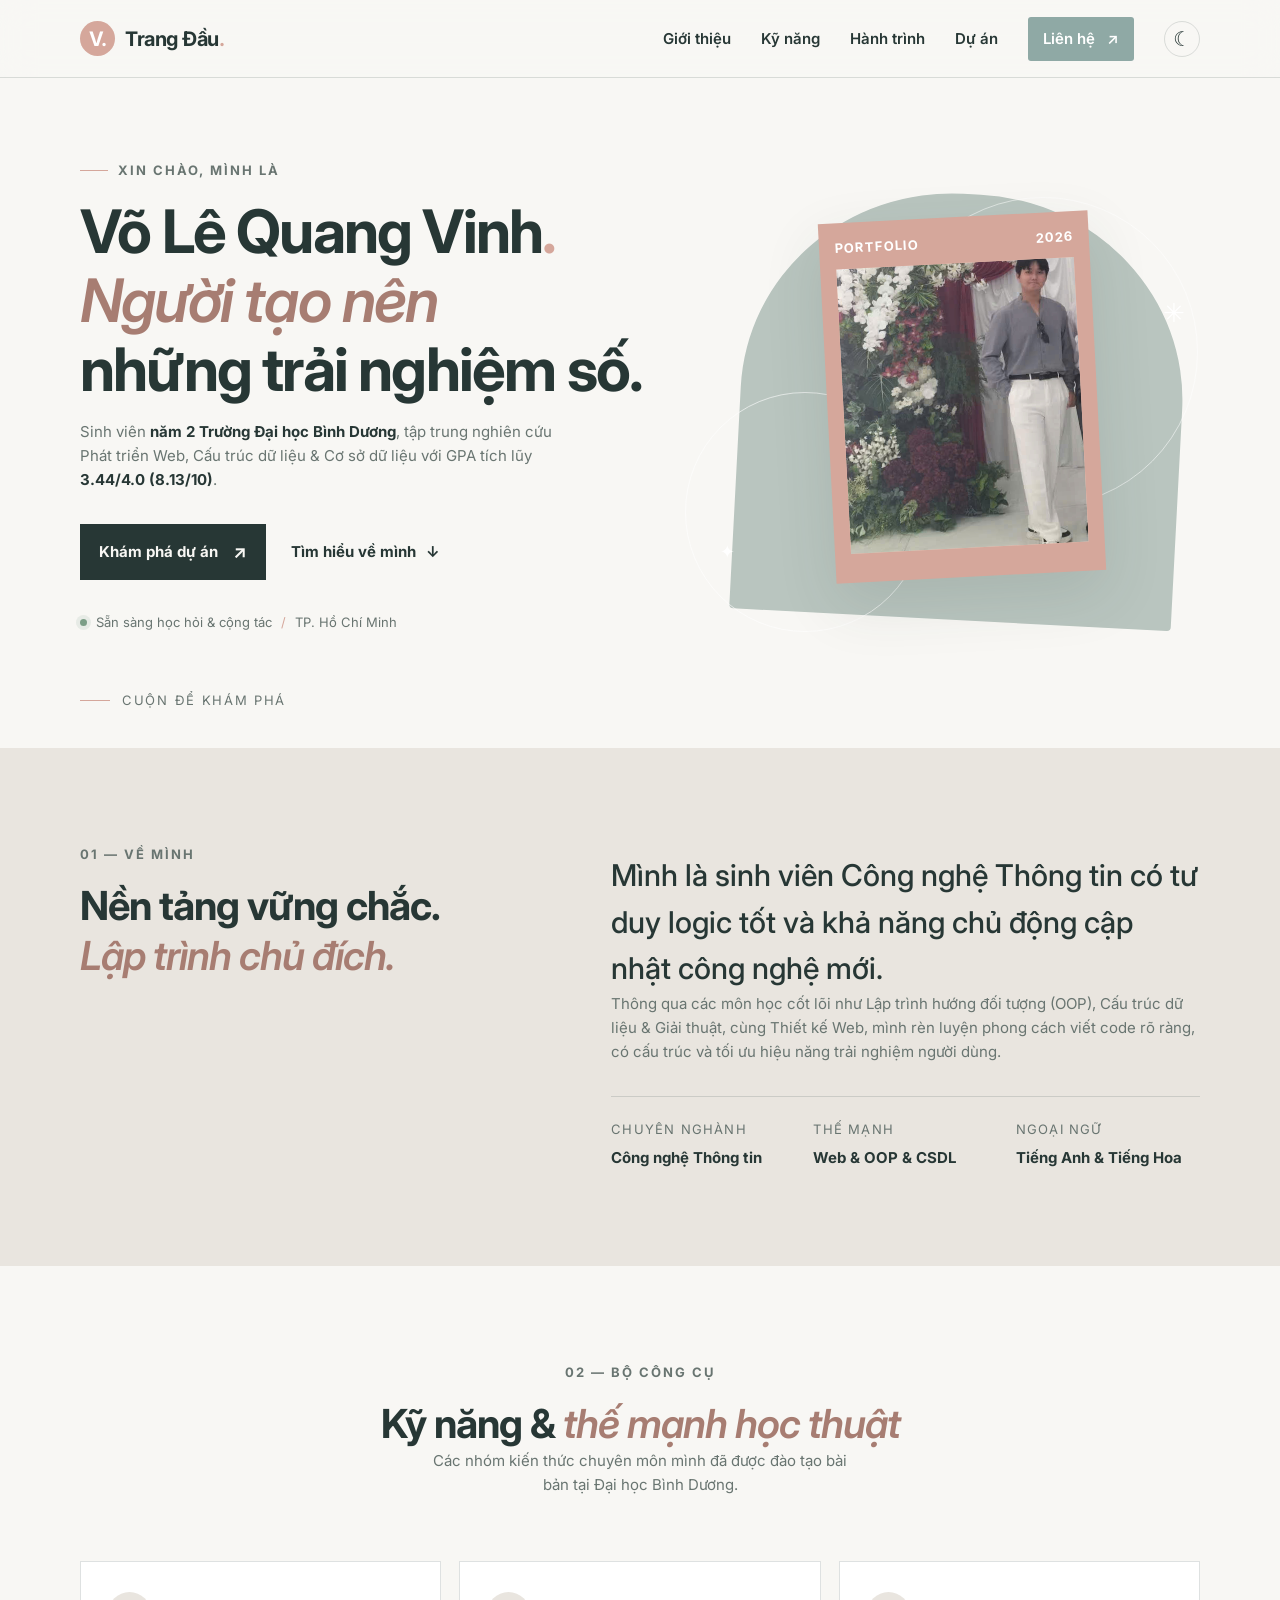
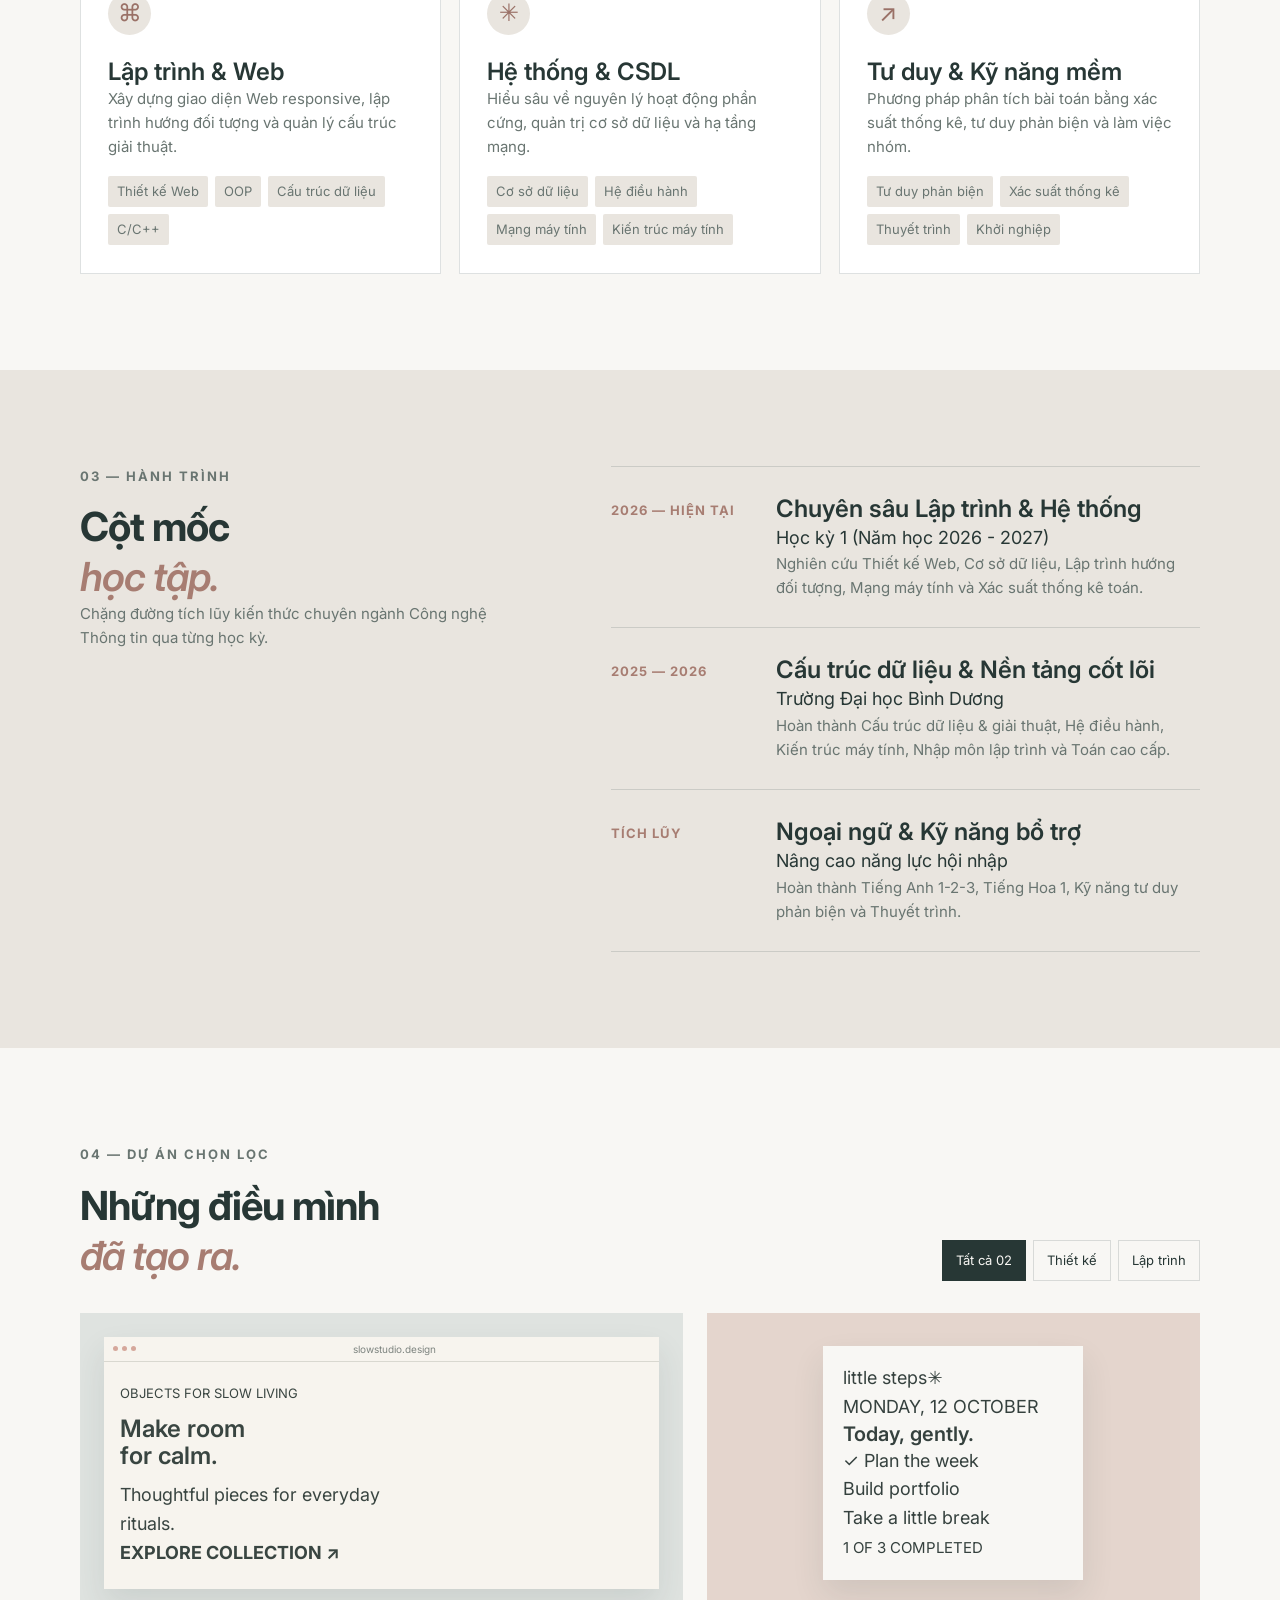
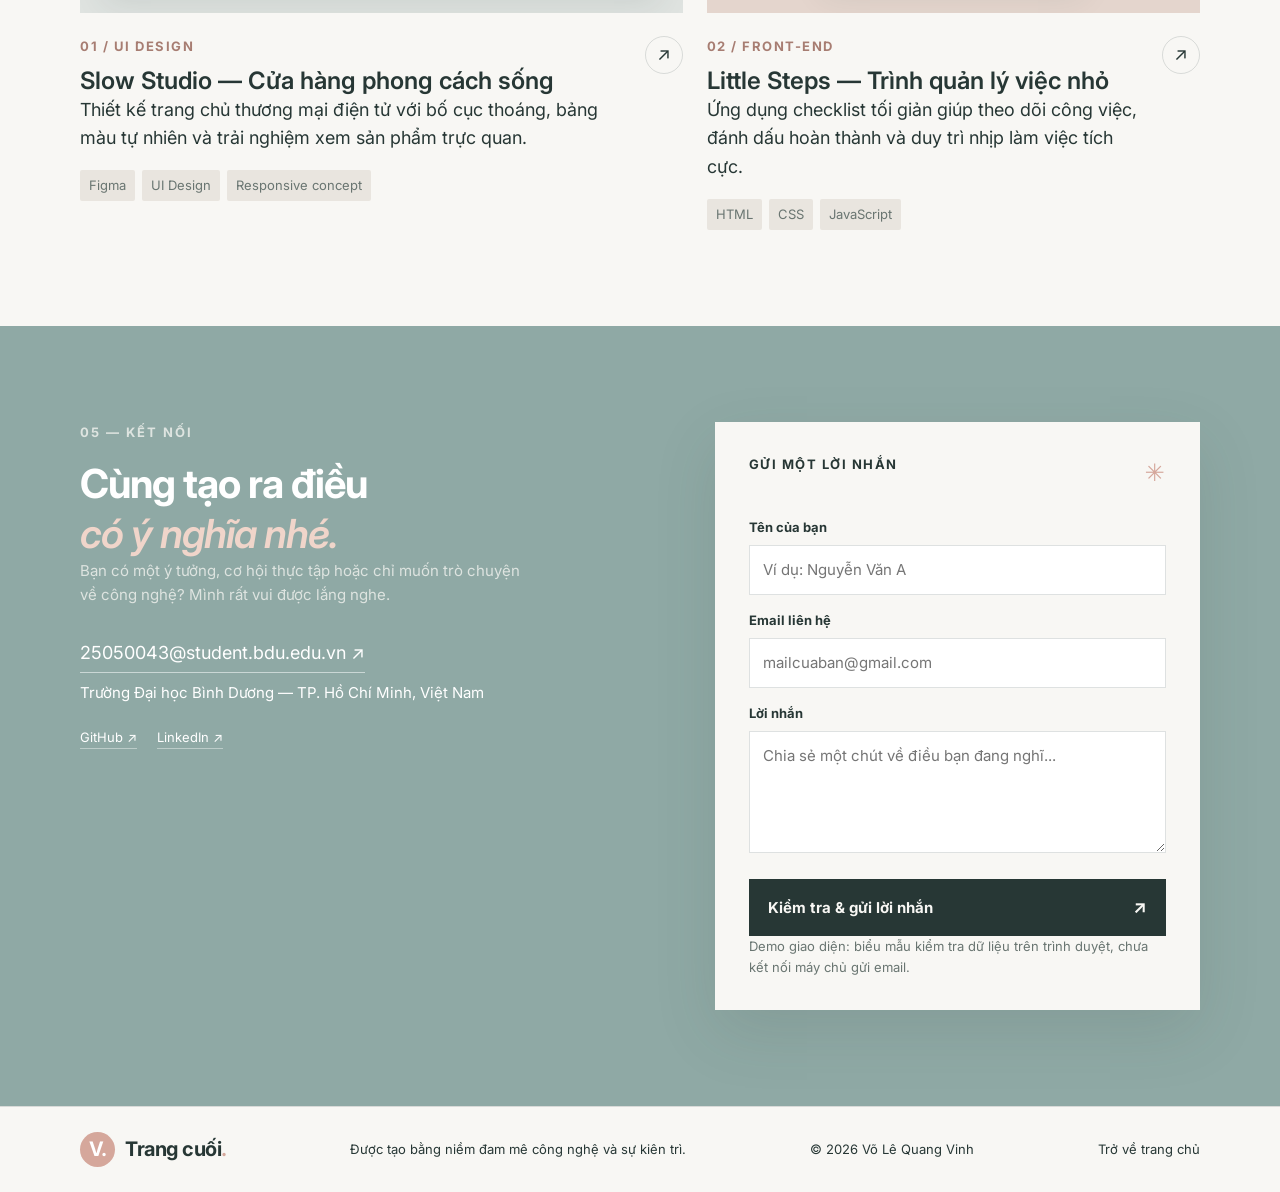
==== commit be317dc4: "Update index.html" ====
--- a/member/portfolio_25050043/index.html
+++ b/member/portfolio_25050043/index.html
@@ -178,8 +178,8 @@
       <a class="brand" href="#top"><span class="brand-mark">V.</span><span>Trang cuối<span class="brand-dot">.</span></span></a>
       <span>Được tạo bằng niềm đam mê công nghệ và sự kiên trì.</span>
       <span>© <span id="year"></span> Võ Lê Quang Vinh</span>
-      <a href="#top">Trở về đầu trang</a>
+      <a href="../../index.html">Trở về trang chủ</a>
     </div>
   </footer>
 </body>
-</html>+</html>
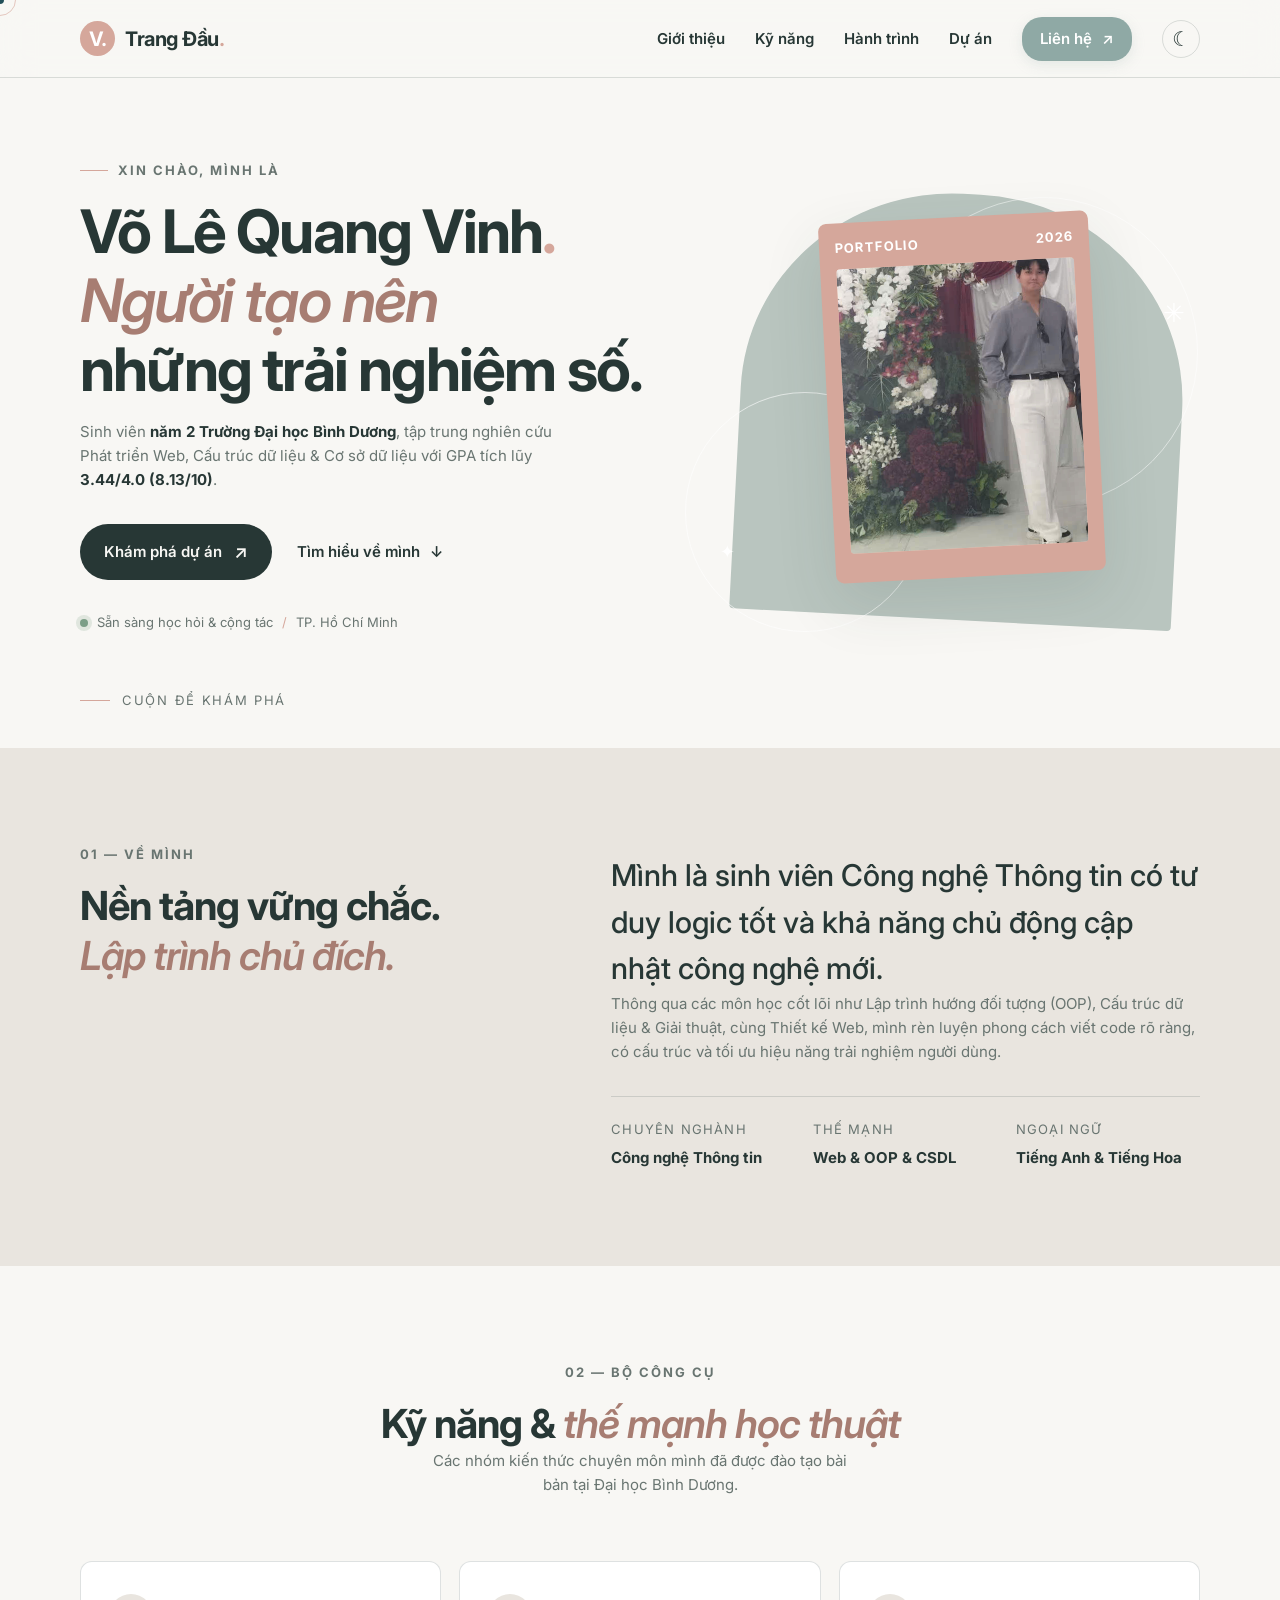
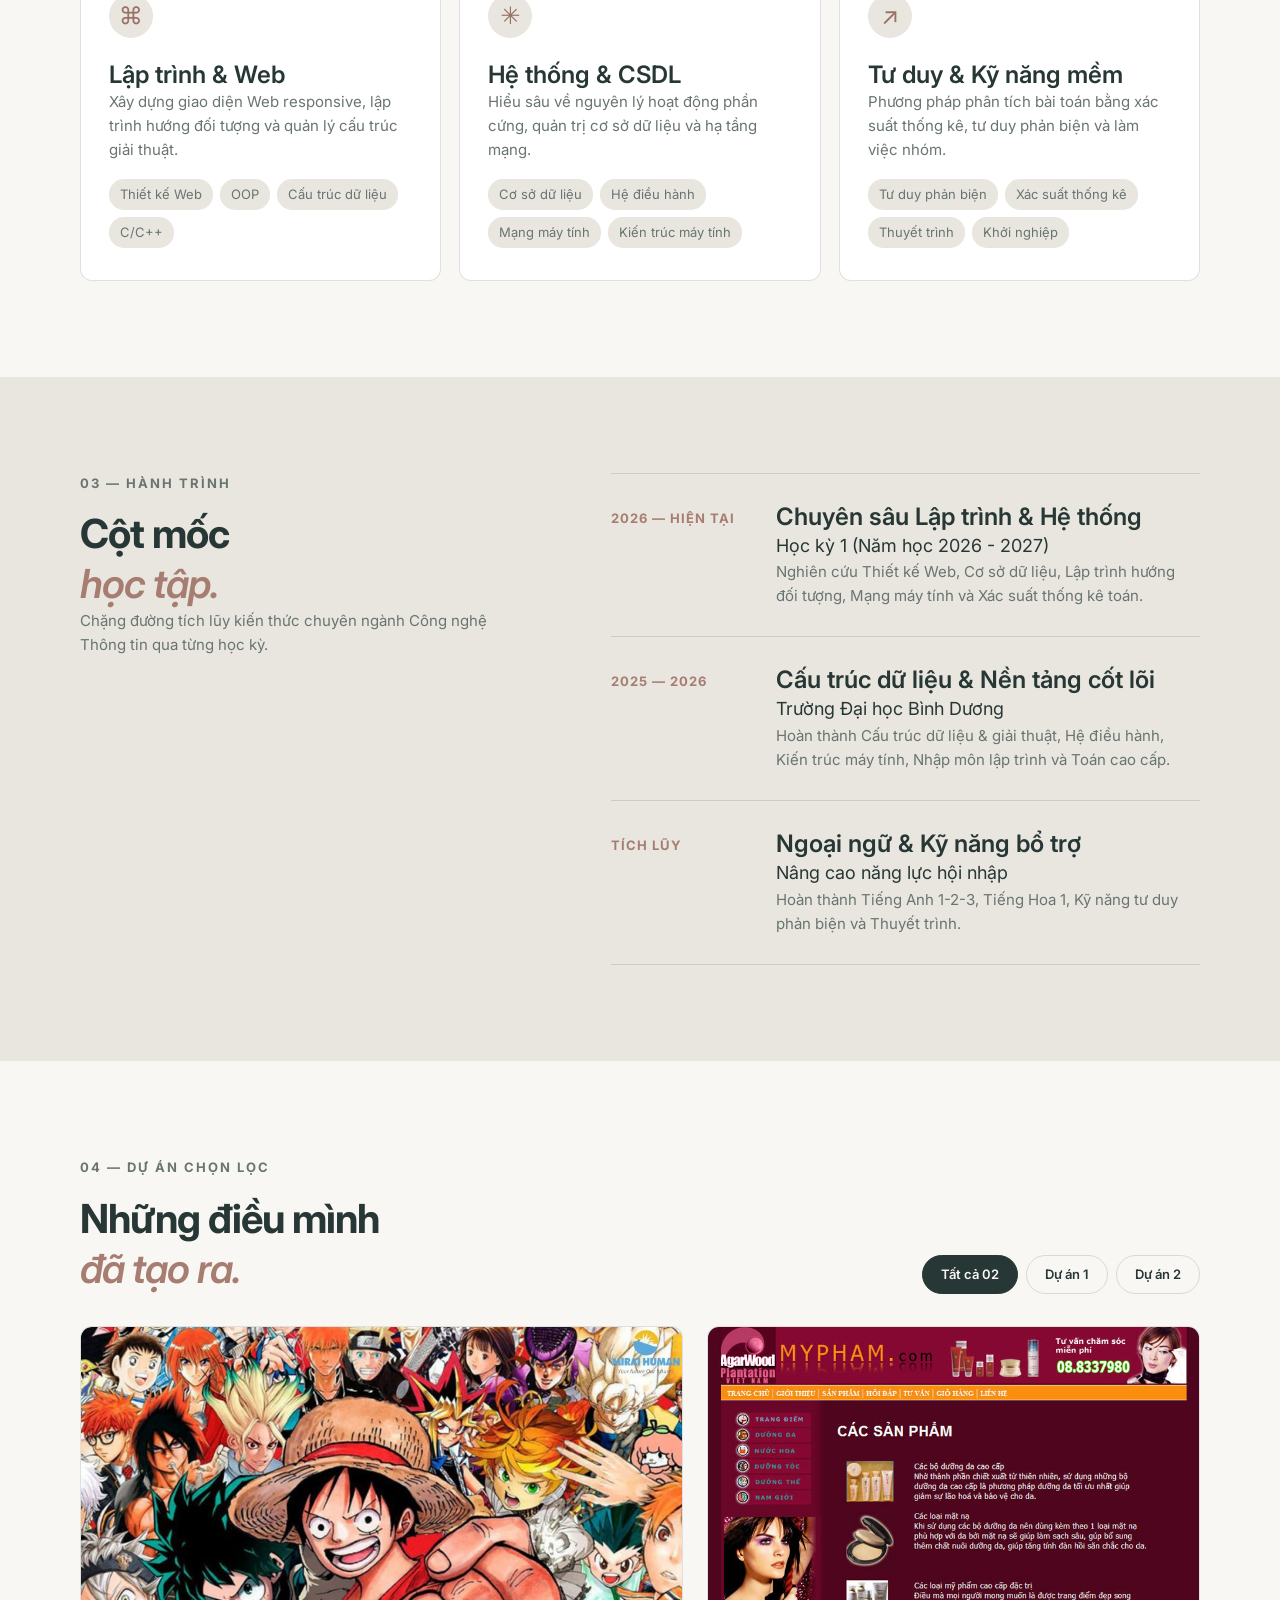
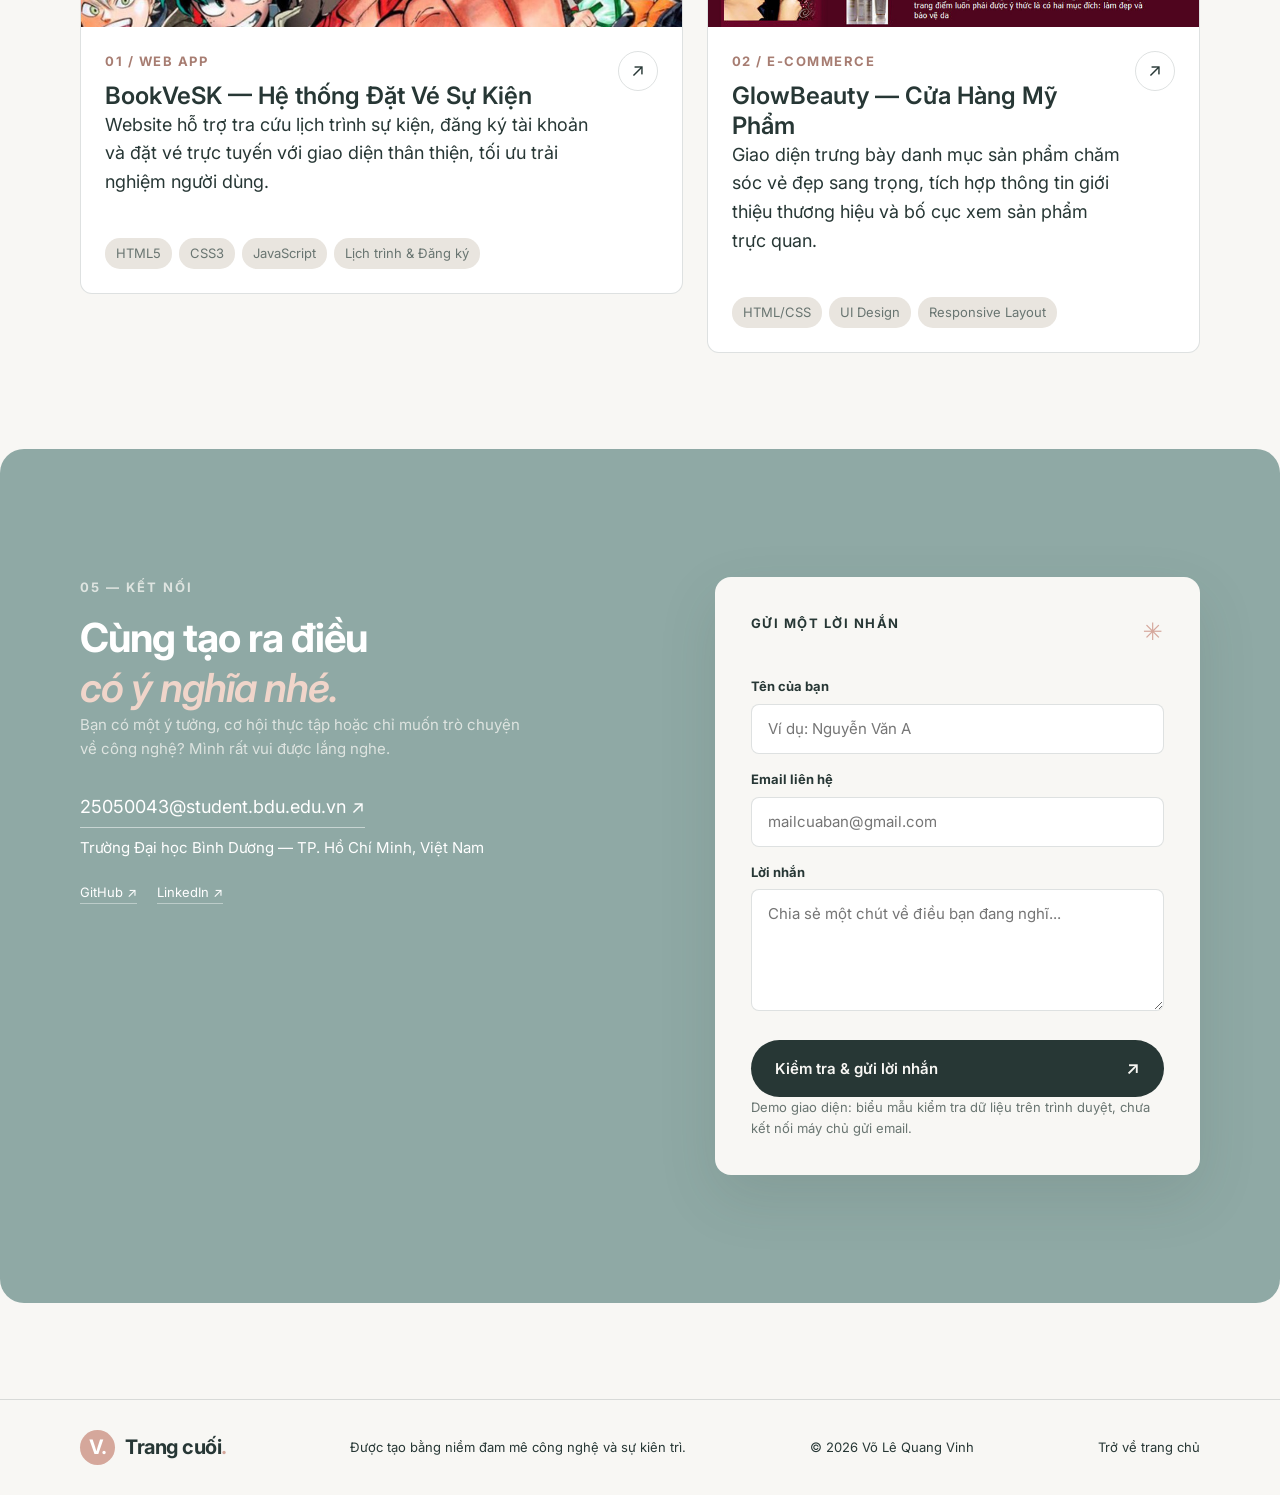
==== commit fbac38d5: "Add files via upload" ====
--- a/member/portfolio_25050043/index.html
+++ b/member/portfolio_25050043/index.html
@@ -12,14 +12,23 @@
   <script src="js/script.js" defer></script>
 </head>
 <body>
+  <div class="scroll-progress-bar" id="progressBar"></div>
+  <div class="custom-cursor" id="cursorDot"></div>
+  <div class="custom-cursor-follower" id="cursorFollower"></div>
+
   <a class="skip-link" href="#main">Bỏ qua điều hướng</a>
   <header class="site-header" id="top">
     <nav class="nav container" aria-label="Điều hướng chính">
       <a class="brand" href="#home" aria-label="Portfolio, về đầu trang"><span class="brand-mark">V.</span><span>Trang Đầu<span class="brand-dot">.</span></span></a>
       <button class="menu-toggle" id="menuToggle" aria-label="Mở menu" aria-expanded="false" aria-controls="navLinks"><span></span><span></span></button>
       <div class="nav-links" id="navLinks">
-        <a href="#about">Giới thiệu</a><a href="#skills">Kỹ năng</a><a href="#journey">Hành trình</a><a href="#projects">Dự án</a><a href="#contact" class="nav-cta">Liên hệ <span>↗</span></a>
+        <a href="#about">Giới thiệu</a>
+        <a href="#skills">Kỹ năng</a>
+        <a href="#journey">Hành trình</a>
+        <a href="#projects">Dự án</a>
+        <a href="#contact" class="nav-cta">Liên hệ <span>↗</span></a>
         <button class="theme-toggle" id="themeToggle" aria-label="Bật chế độ tối" title="Đổi giao diện">☾</button>
+        <div class="nav-indicator"></div>
       </div>
     </nav>
   </header>
@@ -125,16 +134,43 @@
     <section class="section container" id="projects">
       <div class="projects-heading reveal">
         <div class="section-heading"><p class="eyebrow">04 — DỰ ÁN CHỌN LỌC</p><h2>Những điều mình<br><em>đã tạo ra.</em></h2></div>
-        <div class="project-filters" role="group" aria-label="Lọc dự án"><button class="filter-btn active" data-filter="all">Tất cả <span>02</span></button><button class="filter-btn" data-filter="design">Thiết kế</button><button class="filter-btn" data-filter="code">Lập trình</button></div>
+        <div class="project-filters" role="group" aria-label="Lọc dự án"><button class="filter-btn active" data-filter="all">Tất cả <span>02</span></button><button class="filter-btn" data-filter="design">Dự án 1</button><button class="filter-btn" data-filter="code">Dự án 2</button></div>
       </div>
       <div class="projects-grid">
-        <article class="project-card project-large reveal" data-category="design">
-          <div class="project-visual visual-shop"><div class="mock-browser"><div class="browser-bar"><i></i><i></i><i></i><span>slowstudio.design</span></div><div class="shop-layout"><div class="shop-copy"><small>OBJECTS FOR SLOW LIVING</small><strong>Make room<br>for calm.</strong><span>Thoughtful pieces for everyday rituals.</span><b>EXPLORE COLLECTION ↗</b></div><div class="shop-product"><div class="vase vase-one"></div><div class="vase vase-two"></div><div class="vase vase-three"></div></div></div></div></div>
-          <div class="project-info"><div><p class="project-type">01 / UI DESIGN</p><h3>Slow Studio — Cửa hàng phong cách sống</h3><p>Thiết kế trang chủ thương mại điện tử với bố cục thoáng, bảng màu tự nhiên và trải nghiệm xem sản phẩm trực quan.</p></div><a class="project-link" href="#contact" aria-label="Hỏi thêm về dự án Slow Studio">↗</a></div><div class="skill-tags"><span>Figma</span><span>UI Design</span><span>Responsive concept</span></div>
-        </article>
-        <article class="project-card reveal" data-category="code">
-          <div class="project-visual visual-task"><div class="task-window"><div class="task-header"><span>little steps</span><span>✳</span></div><p class="task-date">MONDAY, 12 OCTOBER</p><h4>Today, gently.</h4><div class="task-row done"><span>✓</span> Plan the week</div><div class="task-row"><span></span> Build portfolio</div><div class="task-row"><span></span> Take a little break</div><div class="task-progress"><span></span></div><small>1 OF 3 COMPLETED</small></div></div>
-          <div class="project-info"><div><p class="project-type">02 / FRONT-END</p><h3>Little Steps — Trình quản lý việc nhỏ</h3><p>Ứng dụng checklist tối giản giúp theo dõi công việc, đánh dấu hoàn thành và duy trì nhịp làm việc tích cực.</p></div><a class="project-link" href="#contact" aria-label="Hỏi thêm về dự án Little Steps">↗</a></div><div class="skill-tags"><span>HTML</span><span>CSS</span><span>JavaScript</span></div>
+        <!-- Dự án 1: BookVeSK -->
+        <article class="project-card project-large reveal" data-category="code">
+          <div class="project-visual visual-shop" style="padding: 0; background: #e9e5df;">
+            <a href="DuAn/BookVeSK/index.html" style="display: block; width: 100%; height: 100%;">
+              <img src="DuAn/BookVeSK/Images/banner.jpeg" alt="Dự án Đặt Vé Sự Kiện" style="width: 100%; height: 100%; object-fit: cover; display: block;" onerror="this.onerror=null; this.src='DuAn/MyPham/sanpham.jpg';">
+            </a>
+          </div>
+          <div class="project-info">
+            <div>
+              <p class="project-type">01 / WEB APP</p>
+              <h3><a href="DuAn/BookVeSK/index.html">BookVeSK — Hệ thống Đặt Vé Sự Kiện</a></h3>
+              <p>Website hỗ trợ tra cứu lịch trình sự kiện, đăng ký tài khoản và đặt vé trực tuyến với giao diện thân thiện, tối ưu trải nghiệm người dùng.</p>
+            </div>
+            <a class="project-link" href="DuAn/BookVeSK/index.html" aria-label="Xem dự án BookVeSK">↗</a>
+          </div>
+          <div class="skill-tags"><span>HTML5</span><span>CSS3</span><span>JavaScript</span><span>Lịch trình & Đăng ký</span></div>
+        </article>
+
+        <!-- Dự án 2: MyPham -->
+        <article class="project-card reveal" data-category="design">
+          <div class="project-visual visual-task" style="padding: 0; background: #dfe3e0;">
+            <a href="DuAn/MyPham/index.html" style="display: block; width: 100%; height: 100%;">
+              <img src="DuAn/MyPham/sanpham.jpg" alt="Dự án Cửa Hàng Mỹ Phẩm" style="width: 100%; height: 100%; object-fit: cover; display: block;">
+            </a>
+          </div>
+          <div class="project-info">
+            <div>
+              <p class="project-type">02 / E-COMMERCE</p>
+              <h3><a href="DuAn/MyPham/index.html">GlowBeauty — Cửa Hàng Mỹ Phẩm</a></h3>
+              <p>Giao diện trưng bày danh mục sản phẩm chăm sóc vẻ đẹp sang trọng, tích hợp thông tin giới thiệu thương hiệu và bố cục xem sản phẩm trực quan.</p>
+            </div>
+            <a class="project-link" href="DuAn/MyPham/index.html" aria-label="Xem dự án MyPham">↗</a>
+          </div>
+          <div class="skill-tags"><span>HTML/CSS</span><span>UI Design</span><span>Responsive Layout</span></div>
         </article>
       </div>
     </section>
@@ -182,4 +218,4 @@
     </div>
   </footer>
 </body>
-</html>
+</html>
--- a/member/portfolio_25050043/css/style.css
+++ b/member/portfolio_25050043/css/style.css
@@ -1,7 +1,5 @@
-:root{--rose:#d5a79b;--sage:#b9c5bf;--teal:#8fa9a5;--ivory:#e9e5df;--mist:#dfe3e0;--stone:#d3d8d4;--ink:#273735;--muted:#697571;--paper:#f8f7f4;--white:#fff;--line:rgba(39,55,53,.15);--shadow:0 22px 60px rgba(49,64,60,.12);--font-sans:"Inter",system-ui,-apple-system,BlinkMacSystemFont,"Segoe UI",Roboto,"Helvetica Neue",Arial,sans-serif;--font-serif:var(--font-sans);--fs-xs:clamp(.75rem,.7rem + .25vw,.8125rem);--fs-sm:clamp(.875rem,.83rem + .2vw,.9375rem);--fs-base:clamp(1rem,.95rem + .25vw,1.125rem);--fs-lg:clamp(1.125rem,1.05rem + .35vw,1.25rem);--fs-xl:clamp(1.25rem,1.15rem + .5vw,1.5rem);--fs-2xl:clamp(1.5rem,1.35rem + .75vw,1.875rem);--fs-3xl:clamp(2rem,1.75rem + 1.25vw,2.5rem);--fs-4xl:clamp(2.5rem,2rem + 2.5vw,3.75rem);--lh-tight:1.15;--lh-heading:1.25;--lh-body:1.6;--space-xs:.5rem;--space-sm:1rem;--space-md:2rem;--space-lg:4rem;--space-xl:6rem}*{box-sizing:border-box;margin:0;padding:0}html{scroll-behavior:auto!important;scroll-padding-top:90px}body{background:var(--paper);color:var(--ink);font-family:var(--font-sans);font-size:var(--fs-base);line-height:var(--lh-body);transition:background .3s,color .3s;-webkit-font-smoothing:antialiased;-moz-osx-font-smoothing:grayscale;text-rendering:optimizeLegibility}body.dark{--paper:#202a29;--white:#2a3533;--ink:#f1eee8;--muted:#bac4bf;--line:rgba(241,238,232,.16);--ivory:#37413e;--mist:#343e3b;--stone:#3c4642;--shadow:0 22px 60px rgba(0,0,0,.22)}a{color:inherit;text-decoration:none}button,input,textarea{font:inherit}button,a{-webkit-tap-highlight-color:transparent}button{color:inherit}.container{width:min(1120px,calc(100% - 48px));margin-inline:auto}.section{padding:var(--space-xl) 0}.section-tint{background:var(--ivory)}.skip-link{position:absolute;top:-50px;left:16px;background:var(--ink);color:var(--paper);padding:8px 14px;z-index:100}.skip-link:focus{top:12px}.site-header{height:78px;position:sticky;top:0;z-index:50;background:color-mix(in srgb,var(--paper) 88%,transparent);backdrop-filter:blur(16px);border-bottom:1px solid var(--line)}.nav,.nav-links,.brand{display:flex;align-items:center}.nav{height:100%;justify-content:space-between}.brand{gap:10px;font-size:var(--fs-lg);font-weight:700;letter-spacing:-.5px}.brand-mark{display:grid;place-items:center;width:35px;height:35px;background:var(--rose);color:#fff;border-radius:50%;font-family:var(--font-sans);font-size:var(--fs-lg)}.brand-dot,.accent{color:var(--rose)}.nav-links{gap:30px;font-size:var(--fs-sm);font-weight:600}.nav-links>a:not(.nav-cta){transition:color .2s}.nav-links>a:hover,.text-link:hover{color:#9a7167}.nav-cta{padding:10px 15px;background:var(--teal);color:#fff;border-radius:3px}.nav-cta span{padding-left:8px}.theme-toggle,.menu-toggle{border:1px solid var(--line);background:transparent;width:36px;height:36px;border-radius:50%;cursor:pointer}.theme-toggle{font-size:var(--fs-lg)}.menu-toggle{display:none}.hero{min-height:670px;display:grid;grid-template-columns:1.05fr .95fr;align-items:center;gap:35px;position:relative;padding-top:72px;padding-bottom:105px}.eyebrow{display:flex;align-items:center;gap:10px;font-size:var(--fs-xs);letter-spacing:2px;font-weight:700;color:var(--muted);margin-bottom:var(--space-sm);text-transform:uppercase}.eyebrow-line{height:1px;width:28px;background:var(--rose)}h1,h2,h3,h4,p{margin-top:0}h1,.h1{font-family:var(--font-sans);font-size:var(--fs-4xl);line-height:var(--lh-tight);font-weight:700;letter-spacing:-1.8px;margin-bottom:var(--space-sm)}h2,.h2{font-family:var(--font-sans);font-size:var(--fs-3xl);line-height:var(--lh-heading);font-weight:700;letter-spacing:-1px}h3,.h3{font-size:var(--fs-xl);line-height:var(--lh-heading);font-weight:600}h4,.h4{font-size:var(--fs-lg);line-height:var(--lh-heading);font-weight:600}h1 em,h2 em{font-weight:600;color:#a77d72}body.dark h1 em,body.dark h2 em{color:var(--rose)}.hero-text{max-width:475px;color:var(--muted);font-size:var(--fs-sm);line-height:var(--lh-body)}.hero-text strong{color:var(--ink);font-weight:700}.hero-actions{display:flex;align-items:center;gap:25px;margin-top:var(--space-md)}.button{display:inline-flex;align-items:center;justify-content:center;gap:15px;border:0;padding:14px 19px;font-size:var(--fs-sm);font-weight:700;cursor:pointer;transition:transform .25s,box-shadow .25s}.button:hover{transform:translateY(-3px);box-shadow:0 10px 25px #8fa9a544}.button-primary{background:var(--ink);color:var(--paper)}.button-primary span{font-size:var(--fs-base)}.text-link{font-size:var(--fs-sm);font-weight:700}.text-link span{padding-left:6px}.hero-meta{display:flex;align-items:center;gap:9px;margin-top:var(--space-md);color:var(--muted);font-size:var(--fs-xs)}.status-dot{width:7px;height:7px;border-radius:50%;background:#7c9e87;box-shadow:0 0 0 4px #7c9e8722}.meta-separator{color:var(--rose)}.hero-art{height:470px;position:relative;display:grid;place-items:center}.art-backdrop{position:absolute;inset:32px 18px 12px 55px;background:var(--sage);border-radius:48% 48% 4px 4px;transform:rotate(3deg)}.art-circle{position:absolute;border-radius:50%;border:1px solid #fff8}.circle-one{width:310px;height:310px;right:2px;top:35px}.circle-two{width:240px;height:240px;left:0;bottom:0;border-color:#fff9}.portrait-card{position:relative;width:270px;height:360px;background:var(--rose);box-shadow:var(--shadow);padding:16px;transform:rotate(-3deg);z-index:2}.portrait-top,.portrait-bottom{display:flex;justify-content:space-between;font-size:var(--fs-xs);line-height:1.4;letter-spacing:1px;font-weight:700;color:#fff}.portrait-illustration{position:relative;height:285px;overflow:hidden;background:#e7c4b6;margin:12px 0}.floating-note{position:absolute;display:flex;align-items:center;gap:11px;background:var(--paper);padding:13px 16px;box-shadow:var(--shadow);font-size:var(--fs-xs);line-height:1.5;z-index:4}.note-top{top:60px;left:0;transform:rotate(-5deg)}.note-bottom{right:-5px;bottom:35px;transform:rotate(4deg)}.note-icon{display:grid;place-items:center;width:30px;height:30px;background:var(--ivory);border-radius:50%;font-size:var(--fs-lg)}.note-number{font-family:var(--font-sans);font-size:var(--fs-2xl);font-weight:700;color:#a77d72}.decor-star{position:absolute;color:#fff;font-size:26px;z-index:3}.star-one{right:15px;top:130px}.star-two{left:35px;bottom:65px;font-size:18px}.scroll-cue{position:absolute;bottom:37px;left:0;display:flex;align-items:center;gap:12px;font-size:var(--fs-xs);letter-spacing:1.7px;color:var(--muted)}.scroll-cue span{width:30px;height:1px;background:var(--rose)}.about-grid,.journey-grid,.contact-grid{display:grid;grid-template-columns:.85fr 1.15fr;gap:var(--space-xl)}.about-content{padding-top:8px}.lead{font-family:var(--font-sans);font-size:var(--fs-2xl);line-height:1.55;font-weight:500}.about-content>p:not(.lead){font-size:var(--fs-sm);color:var(--muted);line-height:var(--lh-body)}.about-facts{display:grid;grid-template-columns:repeat(3,1fr);gap:18px;border-top:1px solid var(--line);margin-top:var(--space-md);padding-top:22px}.about-facts>div{display:flex;flex-direction:column;gap:7px}.fact-label{font-size:var(--fs-xs);letter-spacing:1.2px;color:var(--muted)}.about-facts strong{font-size:var(--fs-sm)}.centered{text-align:center;max-width:620px;margin:0 auto var(--space-lg)}.centered .eyebrow{justify-content:center}.section-intro{font-size:var(--fs-sm);color:var(--muted);line-height:var(--lh-body);max-width:440px}.centered .section-intro{margin:0 auto}.skills-grid{display:grid;grid-template-columns:repeat(3,1fr);gap:18px}.skill-card{padding:30px 27px 28px;border:1px solid var(--line);background:var(--white);transition:transform .3s,box-shadow .3s}.skill-card:hover{transform:translateY(-6px);box-shadow:var(--shadow)}.skill-icon{display:grid;place-items:center;width:43px;height:43px;border-radius:50%;background:var(--ivory);color:#9a7167;font-size:var(--fs-xl);margin-bottom:22px}.skill-card p{font-size:var(--fs-sm);color:var(--muted);min-height:62px}.skill-tags{display:flex;gap:7px;flex-wrap:wrap;margin-top:17px}.skill-tags span{font-size:var(--fs-xs);background:var(--ivory);padding:5px 9px;border-radius:2px;color:var(--muted)}.journey-grid{align-items:start}.timeline{border-top:1px solid var(--line)}.timeline-item{display:grid;grid-template-columns:140px 1fr;gap:25px;padding:27px 0;border-bottom:1px solid var(--line)}.timeline-date{font-size:var(--fs-xs);letter-spacing:1px;color:#a77d72;font-weight:700;padding-top:6px}.timeline .muted{color:var(--muted);font-size:var(--fs-sm)}.projects-heading{display:flex;align-items:flex-end;justify-content:space-between;margin-bottom:var(--space-md)}.project-filters{display:flex;gap:7px;flex-wrap:wrap}.filter-btn{background:transparent;border:1px solid var(--line);padding:9px 13px;font-size:var(--fs-xs);cursor:pointer;transition:all .2s}.filter-btn.active,.filter-btn:hover{background:var(--ink);color:var(--paper);border-color:var(--ink)}.projects-grid{display:grid;grid-template-columns:1.1fr .9fr;gap:24px;align-items:start}.project-visual{height:300px;display:grid;place-items:center;overflow:hidden;padding:24px}.visual-shop{background:var(--mist)}.visual-task{background:#e4d5cd}.mock-browser{width:100%;height:100%;background:#f7f4ee;box-shadow:0 15px 30px #31403c1c}.browser-bar{height:25px;display:flex;align-items:center;gap:4px;padding:0 9px;border-bottom:1px solid #d9d8d0;color:#7e8580}.browser-bar i{width:5px;height:5px;border-radius:50%;background:#d5a79b}.browser-bar span{margin:auto;font-size:10px}.shop-layout{display:grid;grid-template-columns:1fr 1fr;height:calc(100% - 25px);padding:20px 16px}.shop-copy{display:flex;flex-direction:column;align-items:flex-start;justify-content:center;color:#394541}.shop-copy small{font-size:var(--fs-xs)}.shop-copy strong{font-family:var(--font-sans);font-size:var(--fs-xl);font-weight:600;line-height:1.1;margin:12px 0}.project-info{display:flex;justify-content:space-between;gap:15px;padding-top:23px}.project-type{font-size:var(--fs-xs);letter-spacing:1.5px;color:#a77d72;font-weight:700;margin-bottom:9px}.project-link{flex-shrink:0;display:grid;place-items:center;width:38px;height:38px;border:1px solid var(--line);border-radius:50%;transition:all .2s}.project-link:hover{background:var(--rose);color:#fff;transform:rotate(45deg)}.task-window{width:min(260px,100%);background:#f8f7f4;padding:18px 20px;box-shadow:0 15px 30px #31403c1c;color:#35413e}.contact-section{background:var(--teal);color:#fff}.contact-grid{grid-template-columns:1fr .9fr;gap:var(--space-xl);align-items:start}.contact-section .eyebrow,.contact-section .section-intro{color:#f1f3efcc}.contact-section h2 em{color:#f0d5ca}.contact-details{display:flex;flex-direction:column;align-items:flex-start;gap:8px;margin-top:var(--space-md);font-size:var(--fs-sm)}.contact-details>a{font-size:var(--fs-base);border-bottom:1px solid #ffffff88;padding-bottom:5px}.social-links{display:flex;gap:20px;margin-top:14px}.social-links a{font-size:var(--fs-xs);border-bottom:1px solid #ffffff66}.contact-form{background:var(--paper);color:var(--ink);padding:32px 34px;box-shadow:var(--shadow)}.form-heading{display:flex;justify-content:space-between;font-size:var(--fs-xs);letter-spacing:1.5px;font-weight:700;margin-bottom:25px}.form-heading span+span{color:var(--rose);font-size:var(--fs-xl)}.contact-form label{display:block;font-size:var(--fs-xs);font-weight:700;margin:15px 0 7px}.contact-form input,.contact-form textarea{width:100%;border:1px solid var(--line);background:var(--white);padding:12px 13px;font-size:var(--fs-sm);outline:none;color:var(--ink);transition:border .2s}.contact-form input:focus,.contact-form textarea:focus{border-color:var(--teal)}.error-message,.form-footnote{font-size:var(--fs-xs);color:var(--muted)}.submit-button{width:100%;margin-top:18px;justify-content:space-between}.footer{padding:25px 0;border-top:1px solid var(--line)}.footer-inner{display:flex;align-items:center;justify-content:space-between;gap:20px;font-size:var(--fs-xs)}.back-top{font-weight:700}.reveal{opacity:0;transform:translateY(18px);transition:opacity .7s ease,transform .7s ease}.reveal.visible{opacity:1;transform:translateY(0)}#toast-container{position:fixed;bottom:1.5rem;left:1.5rem;display:flex;flex-direction:column;gap:.5rem;z-index:9999}.toast{padding:.75rem 1.25rem;border-radius:6px;color:#fff;background:#333;opacity:0;transform:translateY(20px);transition:all .3s ease}.toast.show{opacity:1;transform:translateY(0)}.toast-success{background:#10b981}.toast-error{background:#ef4444}@media(max-width:900px){.about-grid,.journey-grid,.contact-grid{gap:var(--space-md)}.projects-grid{grid-template-columns:1fr}}@media(max-width:700px){.container{width:min(100% - 36px,520px)}.section{padding:var(--space-lg) 0}.menu-toggle{display:flex;flex-direction:column;justify-content:center;align-items:center;gap:5px}.nav-links{display:none;position:absolute;left:0;right:0;top:67px;background:var(--paper);border-bottom:1px solid var(--line);padding:22px 24px;flex-direction:column;align-items:stretch}.nav-links.open{display:flex}.hero{grid-template-columns:1fr;gap:var(--space-md)}.about-grid,.journey-grid,.contact-grid{grid-template-columns:1fr}.skills-grid{grid-template-columns:1fr}.timeline-item{grid-template-columns:100px 1fr}.footer-inner{flex-wrap:wrap}}@media(prefers-reduced-motion:reduce){*,*::before,*::after{scroll-behavior:auto!important;animation-duration:.01ms!important;transition-duration:.01ms!important}.reveal{opacity:1;transform:none}}@media(max-width:900px){.about-grid,.journey-grid,.contact-grid{gap:var(--space-md)}.projects-grid{grid-template-columns:1fr}}
-@media(max-width:700px){.container{width:min(100% - 36px,520px)}.section{padding:var(--space-lg) 0}.menu-toggle{display:flex;flex-direction:column;justify-content:center;align-items:center;gap:5px}.nav-links{display:none;position:absolute;left:0;right:0;top:67px;background:var(--paper);border-bottom:1px solid var(--line);padding:22px 24px;flex-direction:column;align-items:stretch}.nav-links.open{display:flex}.hero{grid-template-columns:1fr;gap:var(--space-md)}.about-grid,.journey-grid,.contact-grid{grid-template-columns:1fr}.skills-grid{grid-template-columns:1fr}.timeline-item{grid-template-columns:100px 1fr}.footer-inner{flex-wrap:wrap}}
+:root{--rose:#d5a79b;--sage:#b9c5bf;--teal:#8fa9a5;--ivory:#e9e5df;--mist:#dfe3e0;--stone:#d3d8d4;--ink:#273735;--muted:#697571;--paper:#f8f7f4;--white:#fff;--line:rgba(39,55,53,.15);--shadow:0 22px 60px rgba(49,64,60,.12);--font-sans:"Inter",system-ui,-apple-system,BlinkMacSystemFont,"Segoe UI",Roboto,"Helvetica Neue",Arial,sans-serif;--fs-xs:clamp(.75rem,.7rem + .25vw,.8125rem);--fs-sm:clamp(.875rem,.83rem + .2vw,.9375rem);--fs-base:clamp(1rem,.95rem + .25vw,1.125rem);--fs-lg:clamp(1.125rem,1.05rem + .35vw,1.25rem);--fs-xl:clamp(1.25rem,1.15rem + .5vw,1.5rem);--fs-2xl:clamp(1.5rem,1.35rem + .75vw,1.875rem);--fs-3xl:clamp(2rem,1.75rem + 1.25vw,2.5rem);--fs-4xl:clamp(2.5rem,2rem + 2.5vw,3.75rem);--lh-tight:1.15;--lh-heading:1.25;--lh-body:1.6;--space-xs:.5rem;--space-sm:1rem;--space-md:2rem;--space-lg:4rem;--space-xl:6rem}*{box-sizing:border-box;margin:0;padding:0}html{scroll-behavior:auto!important;scroll-padding-top:90px}body{background:var(--paper);color:var(--ink);font-family:var(--font-sans);font-size:var(--fs-base);line-height:var(--lh-body);transition:background .4s ease,color .4s ease;-webkit-font-smoothing:antialiased}body.dark{--paper:#1d2423;--white:#25302e;--ink:#f1eee8;--muted:#a3b0aa;--line:rgba(241,238,232,.12);--ivory:#2b3533;--mist:#283230;--stone:#323e3b;--shadow:0 22px 60px rgba(0,0,0,.35)}::-webkit-scrollbar{width:8px}::-webkit-scrollbar-track{background:var(--paper);transition:background .4s ease}::-webkit-scrollbar-thumb{background:linear-gradient(180deg,var(--rose),var(--teal));border-radius:10px;border:2px solid var(--paper)}::-webkit-scrollbar-thumb:hover{background:linear-gradient(180deg,var(--teal),var(--rose));box-shadow:0 0 10px var(--rose)}*{scrollbar-width:thin;scrollbar-color:var(--rose) var(--paper)}.sparkle{position:fixed;pointer-events:none;z-index:9999;font-size:14px;user-select:none;transform:translate(-50%,-50%);animation:sparkle-anim .8s ease-out forwards}@keyframes sparkle-anim{0%{transform:translate(-50%,-50%) scale(0) rotate(0deg);opacity:1}50%{transform:translate(-50%,-50%) scale(1.3) rotate(90deg);opacity:.9}100%{transform:translate(calc(-50% + var(--dx, 0px)),calc(-50% + var(--dy, -20px))) scale(0) rotate(180deg);opacity:0}}a{color:inherit;text-decoration:none}button,input,textarea{font:inherit}button,a{-webkit-tap-highlight-color:transparent}button{color:inherit}.container{width:min(1120px,calc(100% - 48px));margin-inline:auto}.section{padding:var(--space-xl) 0}.section-tint{background:var(--ivory);transition:background .4s ease}.skip-link{position:absolute;top:-50px;left:16px;background:var(--ink);color:var(--paper);padding:8px 14px;z-index:100}.skip-link:focus{top:12px}.scroll-progress-bar{position:fixed;top:0;left:0;height:2.5px;background:linear-gradient(90deg,var(--rose),var(--teal));z-index:9999;width:0%;transition:width .1s ease-out;box-shadow:0 0 8px rgba(213,167,155,.4)}.custom-cursor{position:fixed;width:8px;height:8px;background:var(--rose);border-radius:50%;pointer-events:none;z-index:99999;transform:translate(-50%,-50%);transition:transform .15s ease-out,background .3s ease;mix-blend-mode:difference}.custom-cursor-follower{position:fixed;width:32px;height:32px;border:1px solid var(--rose);border-radius:50%;pointer-events:none;z-index:99998;transform:translate(-50%,-50%);transition:transform .25s ease-out,width .3s ease,height .3s ease,border-color .3s ease;opacity:.6}.custom-cursor.hovering{transform:translate(-50%,-50%) scale(2.5);background:var(--teal)}.custom-cursor-follower.hovering{transform:translate(-50%,-50%) scale(1.5);border-color:var(--teal);opacity:.3}@media(max-width:900px){.custom-cursor,.custom-cursor-follower{display:none!important}}.site-header{height:78px;position:sticky;top:0;z-index:50;background:color-mix(in srgb,var(--paper) 88%,transparent);backdrop-filter:blur(16px);border-bottom:1px solid var(--line);transition:background .4s ease,border-color .4s ease}.nav,.nav-links,.brand{display:flex;align-items:center}.nav{height:100%;justify-content:space-between}.brand{gap:10px;font-size:var(--fs-lg);font-weight:700;letter-spacing:-.5px}.brand-mark{display:grid;place-items:center;width:35px;height:35px;background:var(--rose);color:#fff;border-radius:50%;font-family:var(--font-sans);font-size:var(--fs-lg);transition:transform .3s ease}.brand:hover .brand-mark{transform:rotate(12deg) scale(1.05)}.brand-dot,.accent{color:var(--rose)}.nav-links{gap:30px;font-size:var(--fs-sm);font-weight:600}.nav-links>a:not(.nav-cta){position:relative;padding:4px 0;transition:color .3s ease}.nav-links>a:not(.nav-cta)::after{content:'';position:absolute;bottom:0;left:0;width:0;height:1.5px;background:var(--rose);transition:width .3s ease}.nav-links>a:not(.nav-cta):hover::after,.nav-links>a:not(.nav-cta).active::after{width:100%}.nav-links>a:hover,.nav-links>a.active,.text-link:hover{color:var(--rose)}.nav-cta{padding:10px 18px;background:var(--teal);color:#fff;border-radius:20px;transition:all .3s ease;box-shadow:0 4px 14px rgba(143,169,165,.2)}.nav-cta:hover{transform:translateY(-2px);box-shadow:0 6px 20px rgba(143,169,165,.35)}.nav-cta span{padding-left:6px;display:inline-block;transition:transform .3s ease}.nav-cta:hover span{transform:translate(2px,-2px)}.theme-toggle,.menu-toggle{border:1px solid var(--line);background:transparent;width:38px;height:38px;border-radius:50%;cursor:pointer;display:grid;place-items:center;transition:all .3s ease}.theme-toggle:hover,.menu-toggle:hover{border-color:var(--rose);transform:scale(1.08)}.theme-toggle{font-size:var(--fs-lg)}.menu-toggle{display:none}.hero{min-height:670px;display:grid;grid-template-columns:1.05fr .95fr;align-items:center;gap:35px;position:relative;padding-top:72px;padding-bottom:105px}.eyebrow{display:flex;align-items:center;gap:10px;font-size:var(--fs-xs);letter-spacing:2px;font-weight:700;color:var(--muted);margin-bottom:var(--space-sm);text-transform:uppercase}.eyebrow-line{height:1px;width:28px;background:var(--rose)}h1,h2,h3,h4,p{margin-top:0}h1,.h1{font-family:var(--font-sans);font-size:var(--fs-4xl);line-height:var(--lh-tight);font-weight:700;letter-spacing:-1.8px;margin-bottom:var(--space-sm)}h2,.h2{font-family:var(--font-sans);font-size:var(--fs-3xl);line-height:var(--lh-heading);font-weight:700;letter-spacing:-1px}h3,.h3{font-size:var(--fs-xl);line-height:var(--lh-heading);font-weight:600}h4,.h4{font-size:var(--fs-lg);line-height:var(--lh-heading);font-weight:600}h1 em,h2 em{font-weight:600;color:#a77d72;font-style:italic}body.dark h1 em,body.dark h2 em{color:var(--rose)}.hero-text{max-width:475px;color:var(--muted);font-size:var(--fs-sm);line-height:var(--lh-body)}.hero-text strong{color:var(--ink);font-weight:700}.hero-actions{display:flex;align-items:center;gap:25px;margin-top:var(--space-md)}.button{display:inline-flex;align-items:center;justify-content:center;gap:12px;border:0;padding:14px 24px;border-radius:30px;font-size:var(--fs-sm);font-weight:600;cursor:pointer;transition:all .3s cubic-bezier(.16,1,.3,1)}.button:hover{transform:translateY(-3px);box-shadow:0 12px 28px rgba(39,55,53,.15)}.button-primary{background:var(--ink);color:var(--paper)}.button-primary span{font-size:var(--fs-base);transition:transform .3s ease}.button-primary:hover span{transform:translateX(3px)}.text-link{font-size:var(--fs-sm);font-weight:600;transition:color .3s ease}.text-link span{padding-left:6px;display:inline-block;transition:transform .3s ease}.text-link:hover span{transform:translateY(3px)}.hero-meta{display:flex;align-items:center;gap:9px;margin-top:var(--space-md);color:var(--muted);font-size:var(--fs-xs)}.status-dot{width:8px;height:8px;border-radius:50%;background:#7c9e87;box-shadow:0 0 0 4px rgba(124,158,135,.2);animation:pulse-dot 2s infinite ease-in-out}@keyframes pulse-dot{0%,100%{transform:scale(1);box-shadow:0 0 0 4px rgba(124,158,135,.2)}50%{transform:scale(1.15);box-shadow:0 0 0 8px rgba(124,158,135,.05)}}.meta-separator{color:var(--rose)}.hero-art{height:470px;position:relative;display:grid;place-items:center}.art-backdrop{position:absolute;inset:32px 18px 12px 55px;background:var(--sage);border-radius:48% 48% 4px 4px;transform:rotate(3deg);transition:transform .5s ease}.hero-art:hover .art-backdrop{transform:rotate(1deg) scale(1.02)}.art-circle{position:absolute;border-radius:50%;border:1px solid rgba(255,255,255,.5)}.circle-one{width:310px;height:310px;right:2px;top:35px}.circle-two{width:240px;height:240px;left:0;bottom:0;border-color:rgba(255,255,255,.6)}.portrait-card{position:relative;width:270px;height:360px;background:var(--rose);box-shadow:var(--shadow);padding:16px;transform:rotate(-3deg);z-index:2;border-radius:8px;transition:transform .5s cubic-bezier(.16,1,.3,1)}.hero-art:hover .portrait-card{transform:rotate(0deg) scale(1.02)}.portrait-top,.portrait-bottom{display:flex;justify-content:space-between;font-size:var(--fs-xs);line-height:1.4;letter-spacing:1px;font-weight:700;color:#fff}.portrait-illustration{position:relative;height:285px;overflow:hidden;background:#e7c4b6;margin:12px 0;border-radius:4px}.portrait-illustration img{transition:transform .7s ease}.hero-art:hover .portrait-illustration img{transform:scale(1.05)}.decor-star{position:absolute;color:#fff;font-size:26px;z-index:3;transition:transform .5s ease}.star-one{right:15px;top:130px}.star-two{left:35px;bottom:65px;font-size:18px}.hero-art:hover .decor-star{transform:rotate(45deg) scale(1.2)}.scroll-cue{position:absolute;bottom:37px;left:0;display:flex;align-items:center;gap:12px;font-size:var(--fs-xs);letter-spacing:1.7px;color:var(--muted);transition:opacity .3s ease}.scroll-cue span{width:30px;height:1px;background:var(--rose);transition:width .3s ease}.scroll-cue:hover span{width:45px}.about-grid,.journey-grid,.contact-grid{display:grid;grid-template-columns:.85fr 1.15fr;gap:var(--space-xl)}.about-content{padding-top:8px}.lead{font-family:var(--font-sans);font-size:var(--fs-2xl);line-height:1.55;font-weight:500}.about-content>p:not(.lead){font-size:var(--fs-sm);color:var(--muted);line-height:var(--lh-body)}.about-facts{display:grid;grid-template-columns:repeat(3,1fr);gap:18px;border-top:1px solid var(--line);margin-top:var(--space-md);padding-top:22px}.about-facts>div{display:flex;flex-direction:column;gap:7px}.fact-label{font-size:var(--fs-xs);letter-spacing:1.2px;color:var(--muted)}.about-facts strong{font-size:var(--fs-sm)}.centered{text-align:center;max-width:620px;margin:0 auto var(--space-lg)}.centered .eyebrow{justify-content:center}.section-intro{font-size:var(--fs-sm);color:var(--muted);line-height:var(--lh-body);max-width:440px}.centered .section-intro{margin:0 auto}.skills-grid{display:grid;grid-template-columns:repeat(3,1fr);gap:18px}.skill-card{padding:32px 28px;border:1px solid var(--line);background:var(--white);border-radius:12px;transition:all .4s cubic-bezier(.16,1,.3,1)}.skill-card:hover{transform:translateY(-8px);box-shadow:var(--shadow);border-color:rgba(213,167,155,.4)}.skill-icon{display:grid;place-items:center;width:44px;height:44px;border-radius:50%;background:var(--ivory);color:#9a7167;font-size:var(--fs-xl);margin-bottom:22px;transition:transform .3s ease,background .3s ease}.skill-card:hover .skill-icon{transform:scale(1.1);background:var(--rose);color:#fff}.skill-card p{font-size:var(--fs-sm);color:var(--muted);min-height:62px}.skill-tags{display:flex;gap:7px;flex-wrap:wrap;margin-top:17px}.skill-tags span{font-size:var(--fs-xs);background:var(--ivory);padding:5px 11px;border-radius:15px;color:var(--muted);transition:all .25s ease}.skill-card:hover .skill-tags span{background:var(--mist);color:var(--ink)}.journey-grid{align-items:start}.timeline{border-top:1px solid var(--line)}.timeline-item{display:grid;grid-template-columns:140px 1fr;gap:25px;padding:28px 0;border-bottom:1px solid var(--line)}.timeline-date{font-size:var(--fs-xs);letter-spacing:1px;color:#a77d72;font-weight:700;padding-top:6px}.timeline .muted{color:var(--muted);font-size:var(--fs-sm)}.projects-heading{display:flex;align-items:flex-end;justify-content:space-between;margin-bottom:var(--space-md)}.project-filters{display:flex;gap:8px;flex-wrap:wrap}.filter-btn{background:transparent;border:1px solid var(--line);padding:8px 18px;border-radius:20px;font-size:var(--fs-xs);font-weight:600;cursor:pointer;transition:all .3s ease}.filter-btn.active,.filter-btn:hover{background:var(--ink);color:var(--paper);border-color:var(--ink)}.projects-grid{display:grid;grid-template-columns:1.1fr .9fr;gap:24px;align-items:start}.project-card{border-radius:12px;overflow:hidden;background:var(--white);border:1px solid var(--line);transition:all .4s cubic-bezier(.16,1,.3,1)}.project-card:hover{transform:translateY(-6px);box-shadow:var(--shadow)}.project-visual{height:300px;display:grid;place-items:center;overflow:hidden;padding:24px}.visual-shop{background:var(--mist)}.visual-task{background:#e4d5cd}.mock-browser{width:100%;height:100%;background:#f7f4ee;border-radius:6px;overflow:hidden;box-shadow:0 15px 30px rgba(49,64,60,.12);transition:transform .4s ease}.project-card:hover .mock-browser{transform:scale(1.02)}.browser-bar{height:25px;display:flex;align-items:center;gap:4px;padding:0 9px;border-bottom:1px solid #d9d8d0;color:#7e8580}.browser-bar i{width:5px;height:5px;border-radius:50%;background:#d5a79b}.browser-bar span{margin:auto;font-size:10px}.shop-layout{display:grid;grid-template-columns:1fr 1fr;height:calc(100% - 25px);padding:20px 16px}.shop-copy{display:flex;flex-direction:column;align-items:flex-start;justify-content:center;color:#394541}.shop-copy small{font-size:var(--fs-xs)}.shop-copy strong{font-family:var(--font-sans);font-size:var(--fs-xl);font-weight:600;line-height:1.1;margin:12px 0}.project-info{display:flex;justify-content:space-between;gap:15px;padding:24px}.project-type{font-size:var(--fs-xs);letter-spacing:1.5px;color:#a77d72;font-weight:700;margin-bottom:9px}.project-link{flex-shrink:0;display:grid;place-items:center;width:40px;height:40px;border:1px solid var(--line);border-radius:50%;transition:all .3s ease}.project-link:hover{background:var(--rose);color:#fff;border-color:var(--rose);transform:rotate(45deg)}.project-card .skill-tags{padding:0 24px 24px}.task-window{width:min(260px,100%);background:#f8f7f4;border-radius:8px;padding:18px 20px;box-shadow:0 15px 30px rgba(49,64,60,.12);color:#35413e;transition:transform .4s ease}.project-card:hover .task-window{transform:scale(1.03)}.contact-section{background:var(--teal);color:#fff;border-radius:24px;margin-bottom:var(--space-xl)}.contact-grid{grid-template-columns:1fr .9fr;gap:var(--space-xl);align-items:start;padding:var(--space-md) 0}.contact-section .eyebrow,.contact-section .section-intro{color:rgba(241,243,239,.8)}.contact-section h2 em{color:#f0d5ca}.contact-details{display:flex;flex-direction:column;align-items:flex-start;gap:8px;margin-top:var(--space-md);font-size:var(--fs-sm)}.contact-details>a{font-size:var(--fs-base);border-bottom:1px solid rgba(255,255,255,.5);padding-bottom:5px;transition:border-color .3s ease}.contact-details>a:hover{border-color:#fff}.social-links{display:flex;gap:20px;margin-top:14px}.social-links a{font-size:var(--fs-xs);border-bottom:1px solid rgba(255,255,255,.4);transition:border-color .3s ease}.social-links a:hover{border-color:#fff}.contact-form{background:var(--paper);color:var(--ink);padding:36px;border-radius:16px;box-shadow:var(--shadow)}.form-heading{display:flex;justify-content:space-between;font-size:var(--fs-xs);letter-spacing:1.5px;font-weight:700;margin-bottom:25px}.form-heading span+span{color:var(--rose);font-size:var(--fs-xl)}.contact-form label{display:block;font-size:var(--fs-xs);font-weight:700;margin:15px 0 7px}.contact-form input,.contact-form textarea{width:100%;border:1px solid var(--line);background:var(--white);padding:12px 16px;border-radius:8px;font-size:var(--fs-sm);outline:none;color:var(--ink);transition:all .25s ease}.contact-form input:focus,.contact-form textarea:focus{border-color:var(--teal);box-shadow:0 0 0 3px rgba(143,169,165,.2)}.error-message,.form-footnote{font-size:var(--fs-xs);color:var(--muted)}.submit-button{width:100%;margin-top:20px;justify-content:space-between}.footer{padding:30px 0;border-top:1px solid var(--line)}.footer-inner{display:flex;align-items:center;justify-content:space-between;gap:20px;font-size:var(--fs-xs)}.reveal{opacity:0;transform:translateY(24px);transition:opacity .8s cubic-bezier(.16,1,.3,1),transform .8s cubic-bezier(.16,1,.3,1)}.reveal.visible{opacity:1;transform:translateY(0)}#toast-container{position:fixed;bottom:1.5rem;left:1.5rem;display:flex;flex-direction:column;gap:.5rem;z-index:9999}.toast{padding:.75rem 1.25rem;border-radius:8px;color:#fff;background:#333;opacity:0;transform:translateY(20px);transition:all .3s ease;box-shadow:0 10px 25px rgba(0,0,0,.15)}.toast.show{opacity:1;transform:translateY(0)}.toast-success{background:#10b981}.toast-error{background:#ef4444}@media(max-width:900px){.about-grid,.journey-grid,.contact-grid{gap:var(--space-md)}.projects-grid{grid-template-columns:1fr}.contact-section{border-radius:0}}@media(max-width:700px){.container{width:min(100% - 36px,520px)}.section{padding:var(--space-lg) 0}.menu-toggle{display:flex;flex-direction:column;justify-content:center;align-items:center;gap:5px}.nav-links{display:none;position:absolute;left:0;right:0;top:67px;background:var(--paper);border-bottom:1px solid var(--line);padding:22px 24px;flex-direction:column;align-items:stretch;box-shadow:0 20px 40px rgba(0,0,0,.1)}.nav-links.open{display:flex}.hero{grid-template-columns:1fr;gap:var(--space-md)}.about-grid,.journey-grid,.contact-grid{grid-template-columns:1fr}.skills-grid{grid-template-columns:1fr}.timeline-item{grid-template-columns:100px 1fr}.footer-inner{flex-wrap:wrap}}@media(prefers-reduced-motion:reduce){*,*::before,*::after{scroll-behavior:auto!important;animation-duration:.01ms!important;transition-duration:.01ms!important}.reveal{opacity:1;transform:none}}
 @media(prefers-reduced-motion:reduce){*,*::before,*::after{scroll-behavior:auto!important;animation-duration:.01ms!important;transition-duration:.01ms!important}.reveal{opacity:1;transform:none}}
-
 /* Dark Mode */
 #toast-container {
   position: fixed;
@@ -31,4 +29,40 @@
 /* Tránh xung đột giữa CSS smooth scroll và JS animation scroll */
 html {
   scroll-behavior: auto !important;
-}+}
+
+::-webkit-scrollbar{width:8px}::-webkit-scrollbar-track{background:var(--paper);transition:background .4s ease}::-webkit-scrollbar-thumb{background:linear-gradient(180deg,var(--rose),var(--teal));border-radius:10px;border:2px solid var(--paper)}::-webkit-scrollbar-thumb:hover{background:linear-gradient(180deg,var(--teal),var(--rose));box-shadow:0 0 10px var(--rose)}*{scrollbar-width:thin;scrollbar-color:var(--rose) var(--paper)}.sparkle{position:fixed;pointer-events:none;z-index:9999;font-size:12px;user-select:none;animation:sparkle-anim 0.8s ease-out forwards}@keyframes sparkle-anim{0%{transform:scale(0) rotate(0deg);opacity:1}50%{transform:scale(1.2) rotate(90deg);opacity:.8}100%{transform:scale(0) translate(var(--dx, 0px), var(--dy, -20px)) rotate(180deg);opacity:0}}
+.sparkle{position:fixed;left:0;top:0;pointer-events:none;z-index:99999;font-size:14px;line-height:1;user-select:none;will-change:transform,opacity;transform:translate(-50%,-50%);animation:sparkle-anim .8s cubic-bezier(.16,1,.3,1) forwards}@keyframes sparkle-anim{0%{transform:translate(-50%,-50%) scale(0) rotate(0);opacity:0}15%{opacity:1}55%{transform:translate(calc(-50% + var(--dx-mid,0px)),calc(-50% + var(--dy-mid,-10px))) scale(1.15) rotate(90deg);opacity:.9}100%{transform:translate(calc(-50% + var(--dx,0px)),calc(-50% + var(--dy,-20px))) scale(0) rotate(180deg);opacity:0}}
+/* --- BỔ SUNG CHO SLIDING NAV INDICATOR --- */
+
+/* Đảm bảo container nav-links có vị trí tương đối */
+.nav-links {
+  position: relative;
+}
+.nav-links > a:not(.nav-cta)::after {
+  display: none !important;
+}
+/* CSS cho thanh gạch chân trượt */
+.nav-indicator {
+  position: absolute;
+  bottom: 0;
+  left: 0;
+  height: 2.5px;
+  background-color: var(--rose);
+  border-radius: 2px;
+  width: 0;
+  transform: translateX(0);
+  pointer-events: none;
+  /* Hiệu ứng trượt mượt mà (Cubic-bezier OutCubic) */
+  transition: transform 0.35s cubic-bezier(0.215, 0.61, 0.355, 1),
+              width 0.35s cubic-bezier(0.215, 0.61, 0.355, 1),
+              opacity 0.2s ease;
+  z-index: 2;
+}
+
+/* Ẩn indicator khi mở menu trên thiết bị di động (màn hình hẹp) */
+@media (max-width: 700px) {
+  .nav-indicator {
+    display: none !important;
+  }
+}
